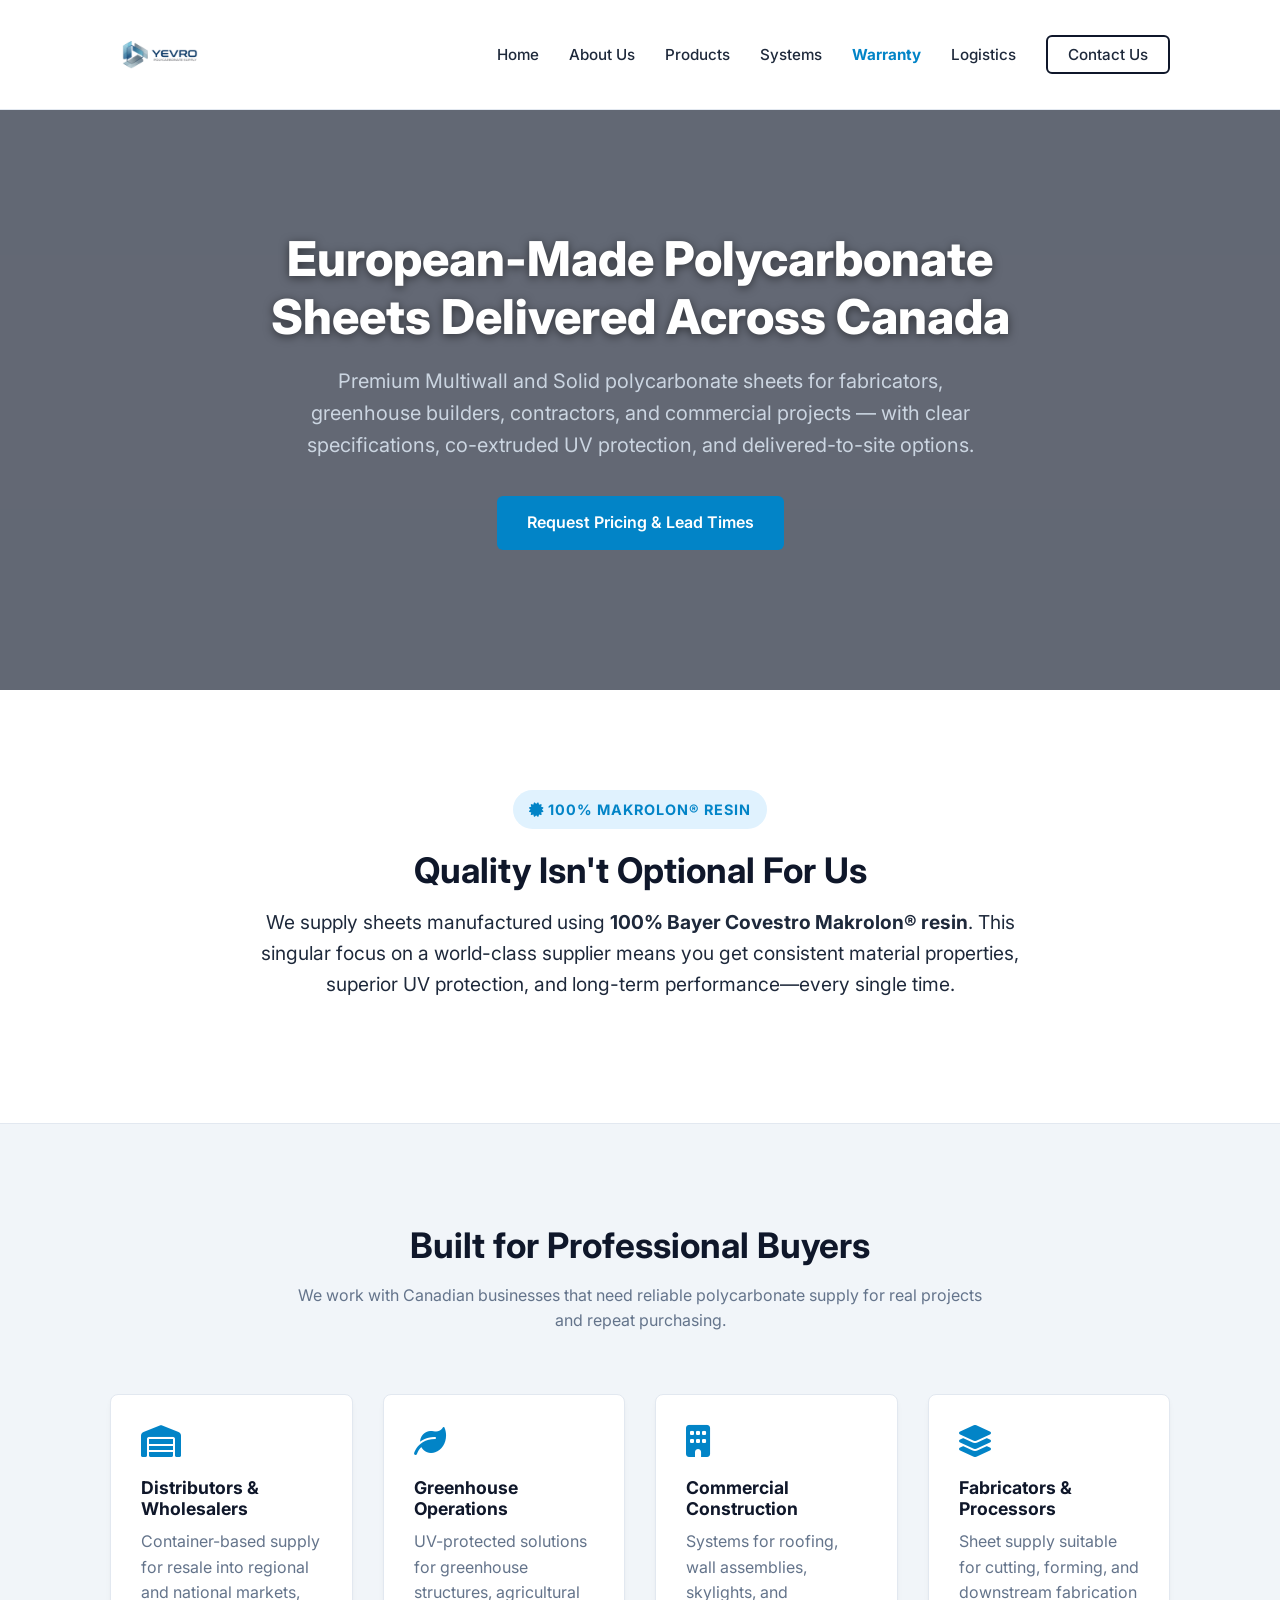
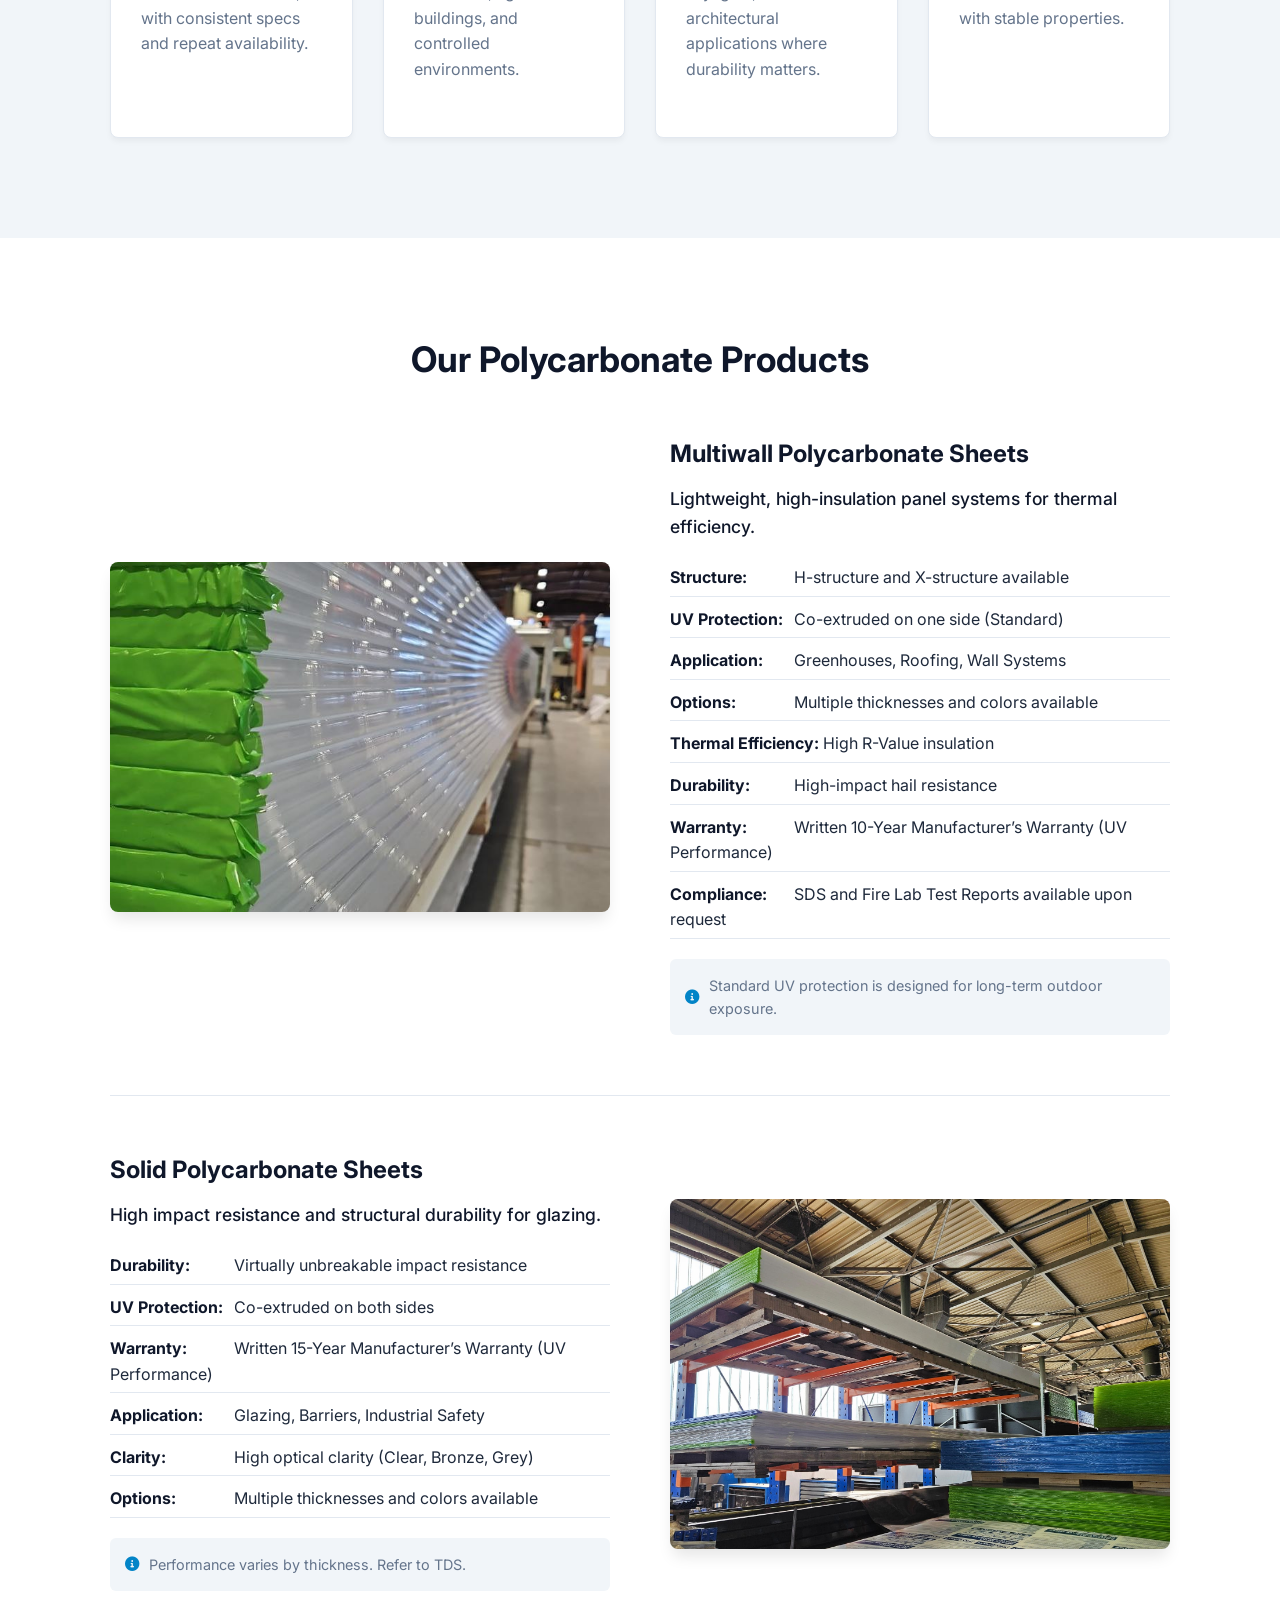
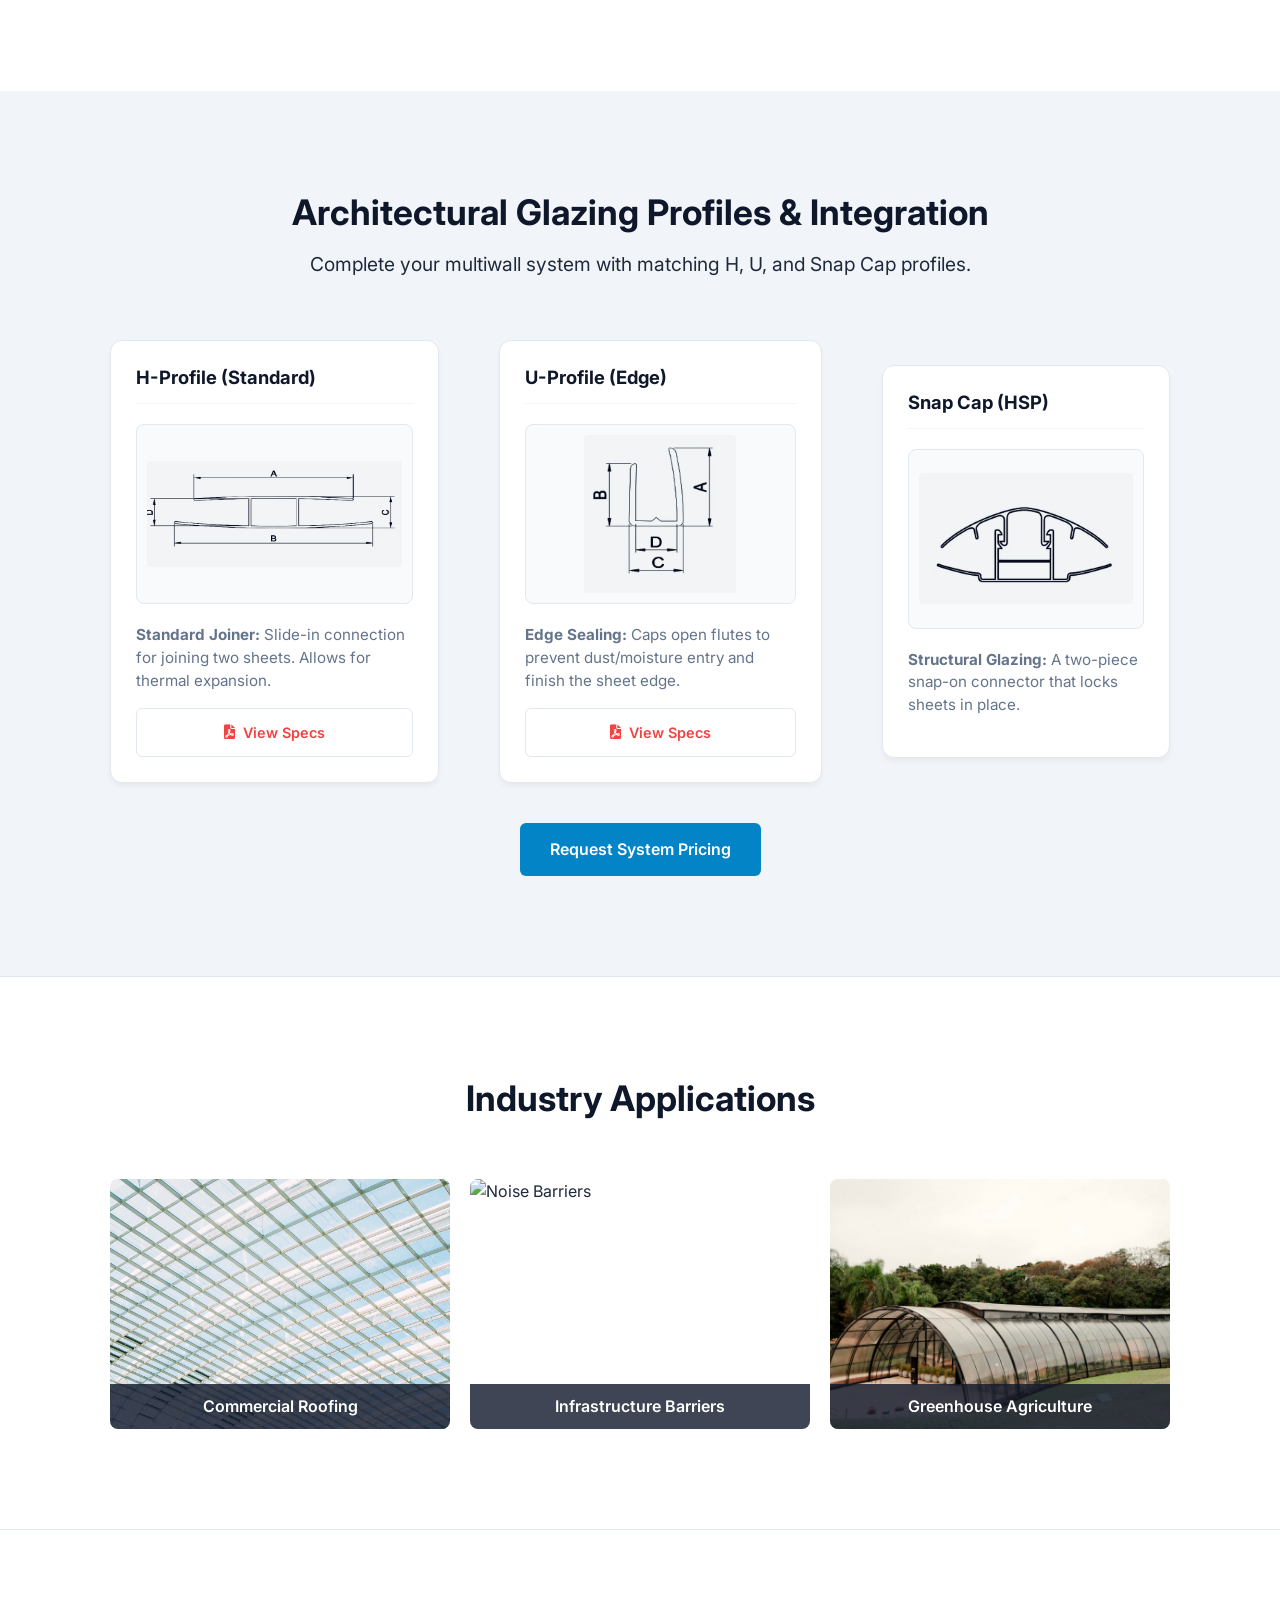
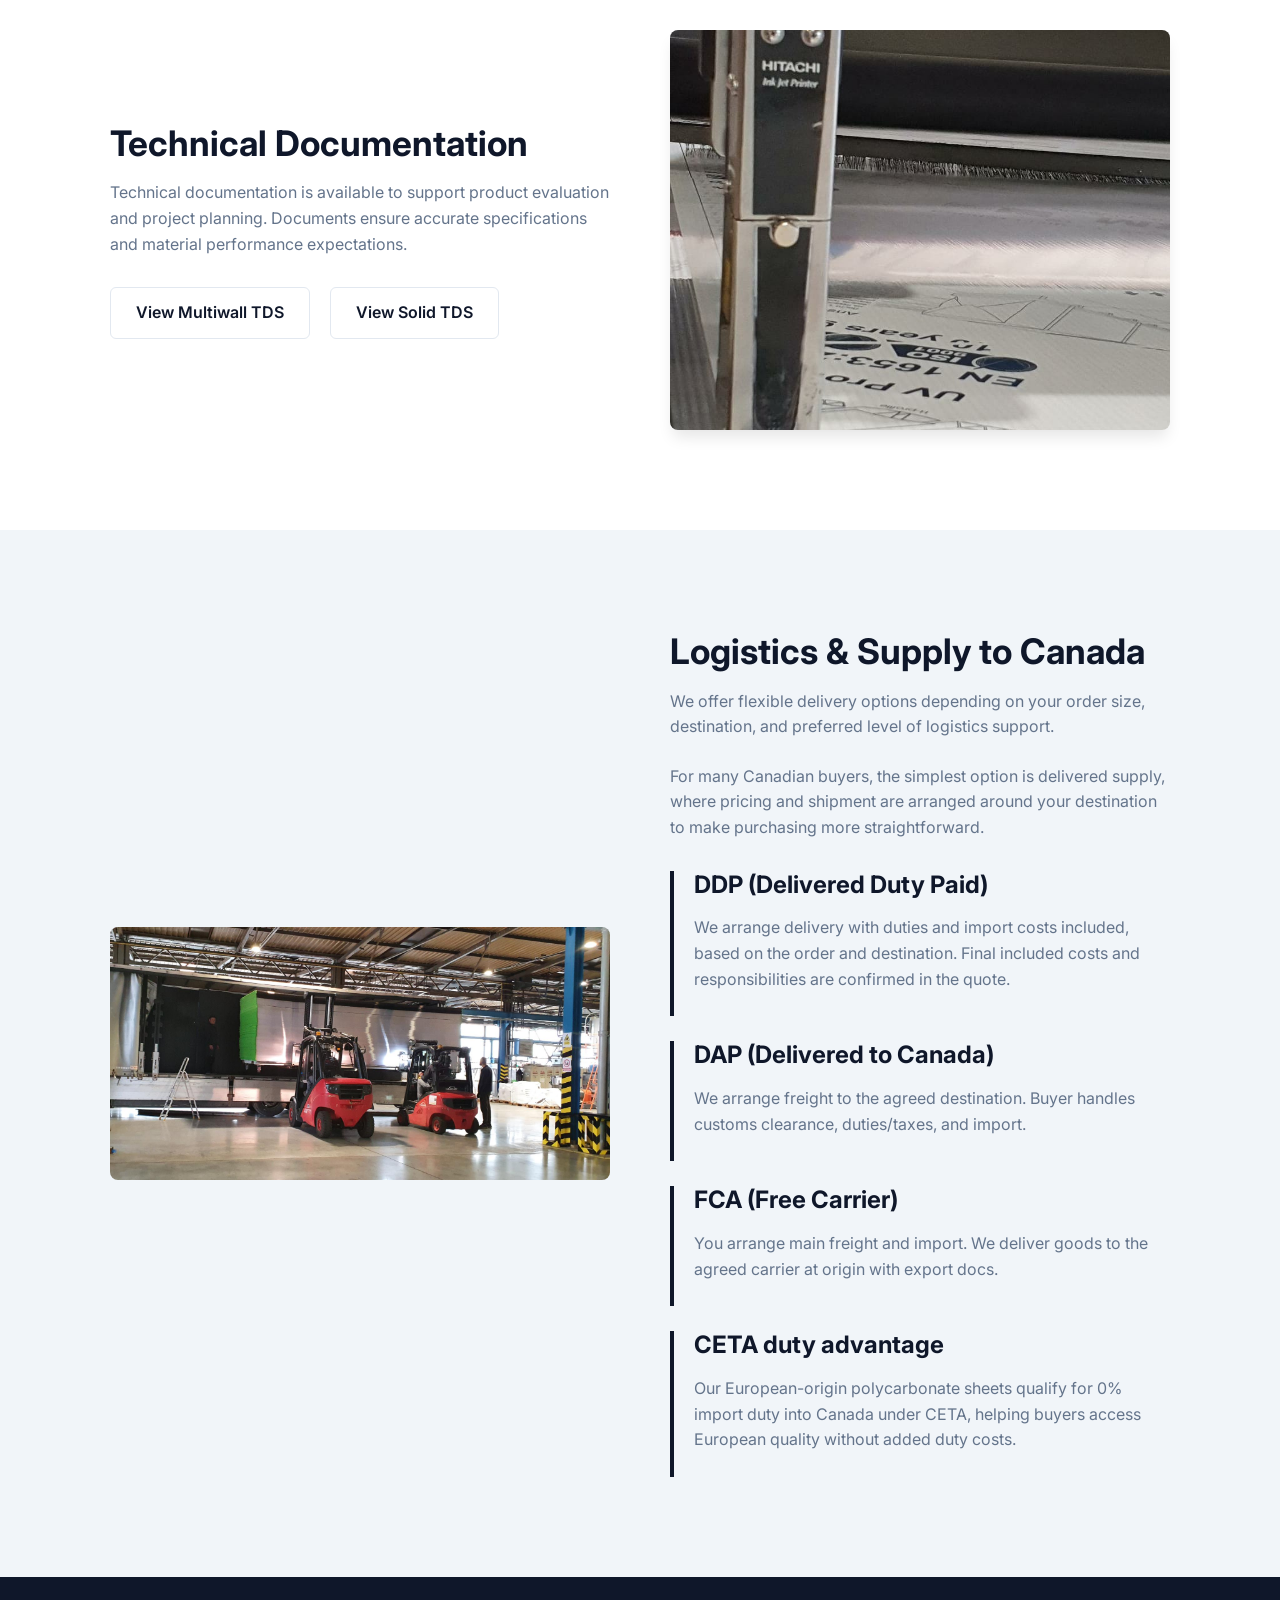
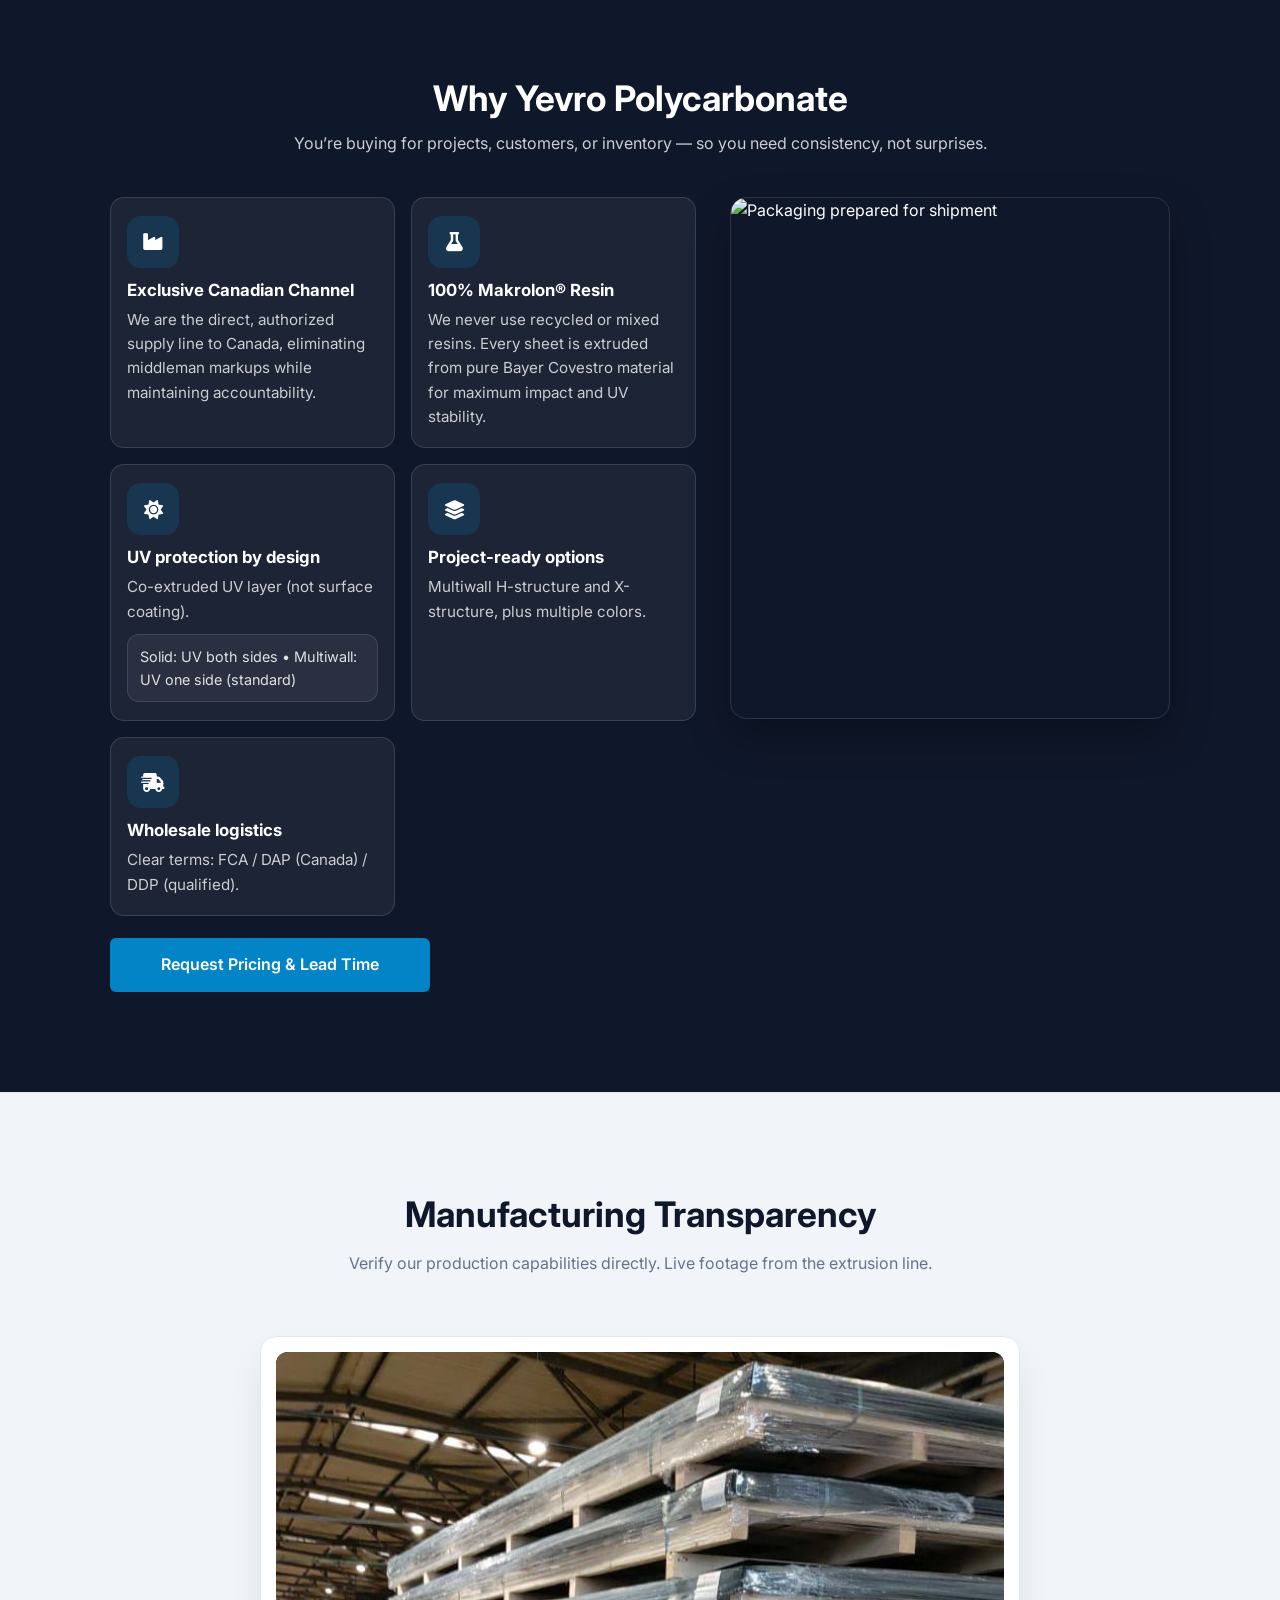
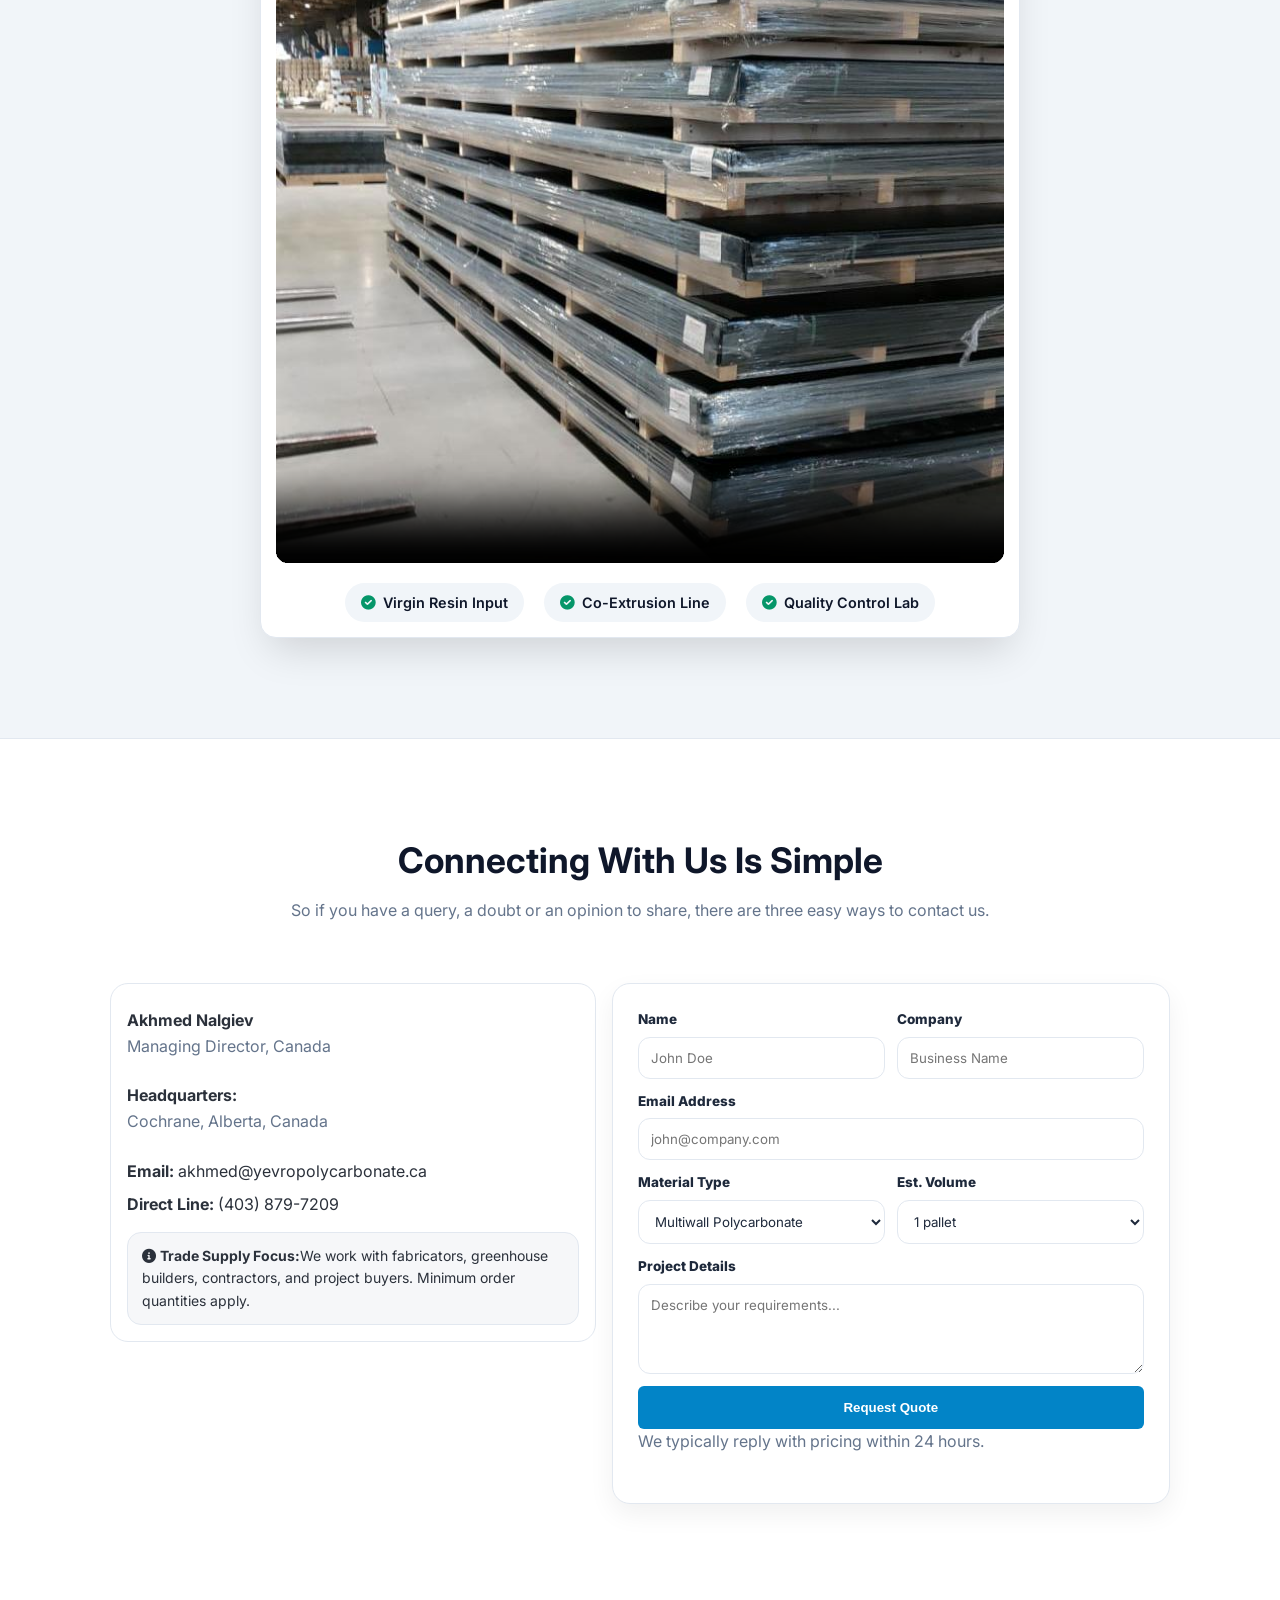
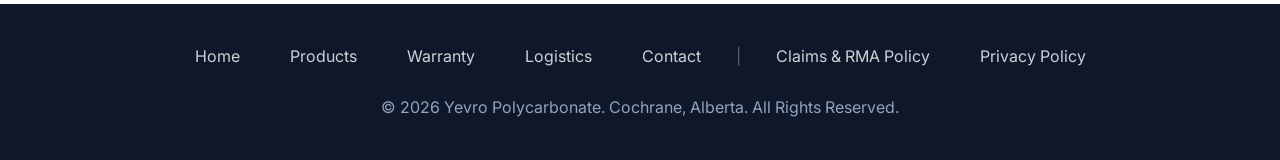
==== index.html @ f493cdb1 "Update index.html" ====
<!DOCTYPE html>
<html lang="en">
<head>
    <meta charset="UTF-8">
    <meta name="viewport" content="width=device-width, initial-scale=1.0">
    
    <title>Wholesale Polycarbonate Sheets Canada | Bulk Multiwall & Solid | Yevro</title>
    <meta name="description" content="Direct factory supply of multiwall and solid polycarbonate sheets for the Canadian market. Wholesale full container loads (FCL) for distributors, greenhouses, and fabricators.">
    <meta name="keywords" content="polycarbonate wholesale canada, bulk polycarbonate sheets, multiwall sheets supplier, solid polycarbonate distributor, commercial greenhouse glazing, polycarbonate container load">
    <meta name="robots" content="index, follow">
    
    <meta property="og:type" content="business.business">
    <meta property="og:title" content="Wholesale Polycarbonate Supply | Factory Direct to Canada">
    <meta property="og:description" content="We supply full container loads of 100% Makrolon® resin polycarbonate sheets. Consistency, UV protection, and clear logistics for Canadian distributors.">
    <meta property="og:image" content="https://yevropolycarbonate.ca/assets/images/hero3.jpeg">
    <meta property="og:url" content="https://yevropolycarbonate.ca/">
    <meta property="og:site_name" content="Yevro Polycarbonate">

    <link rel="stylesheet" href="css/styles.css">
    <link href="https://fonts.googleapis.com/css2?family=Inter:wght@300;400;500;600;700;800&display=swap" rel="stylesheet">
    <link rel="stylesheet" href="https://cdnjs.cloudflare.com/ajax/libs/font-awesome/6.0.0/css/all.min.css">
    
    <link rel="icon" type="image/png" href="assets/favicon.png">

    <script type="application/ld+json">
    {
      "@context": "https://schema.org",
      "@type": "WholesaleStore",
      "name": "Yevro Polycarbonate",
      "image": "https://yevropolycarbonate.ca/assets/logo.png",
      "description": "Wholesale supplier of multiwall and solid polycarbonate sheets for the Canadian market.",
      "url": "https://yevropolycarbonate.ca",
      "telephone": "+14035550100", 
      "address": {
        "@type": "PostalAddress",
        "addressCountry": "CA"
      },
      "priceRange": "$$$",
      "areaServed": "Canada"
    }
    </script>
</head>
<body>

    <header class="header">
        <div class="container nav-container">
            <a href="/" class="logo">
                <img src="assets/logo.png" alt="Yevro Polycarbonate">
            </a>
            <div class="mobile-toggle">
                <i class="fas fa-bars"></i>
            </div>
            <nav class="nav-menu">
                <ul>
                    <li><a href="/">Home</a></li>
                    <li><a href="/about">About Us</a></li>
                    <li><a href="/#products">Products</a></li>
                    <li><a href="/#accessories">Systems</a></li>
                    <li><a href="/warranty" style="color: var(--accent); font-weight: 700;">Warranty</a></li>
                    <li><a href="/#logistics">Logistics</a></li>
                    <li><a href="/#contact" class="btn-nav">Contact Us</a></li>
                </ul>
            </nav>
        </div>
    </header>

    <section id="home" class="hero">
        <div class="hero-bg">
            <img src="assets/images/hero.jpg" alt="Wholesale Polycarbonate Warehouse">
            <div class="overlay"></div>
        </div>
        <div class="container hero-content">
            <h1>European-Made Polycarbonate Sheets Delivered Across Canada</h1>
            <p class="hero-lead">Premium Multiwall and Solid polycarbonate sheets for fabricators, greenhouse builders, contractors, and commercial projects — with clear specifications, co-extruded UV protection, and delivered-to-site options.</p>
            <a href="#contact" class="btn btn-primary">Request Pricing & Lead Times</a>
        </div>
    </section>

    <section class="section bg-white border-bottom">
        <div class="container narrow-content text-center">
            <div class="quality-badge">
                <i class="fas fa-certificate"></i> 100% Makrolon® Resin
            </div>
            <h2 class="section-heading">Quality Isn't Optional For Us</h2>
            <p class="lead-text">We supply sheets manufactured using <strong>100% Bayer Covestro Makrolon® resin</strong>. This singular focus on a world-class supplier means you get consistent material properties, superior UV protection, and long-term performance—every single time.</p>
        </div>
    </section>

    <section class="section bg-light">
        <div class="container">
            <div class="section-title">
                <h2>Built for Professional Buyers</h2>
                <p>We work with Canadian businesses that need reliable polycarbonate supply for real projects and repeat purchasing.</p>
            </div>
            <div class="grid-4">
                <div class="card">
                    <i class="fas fa-warehouse card-icon"></i>
                    <h3>Distributors & Wholesalers</h3>
                    <p>Container-based supply for resale into regional and national markets, with consistent specs and repeat availability.</p>
                </div>
                <div class="card">
                    <i class="fas fa-leaf card-icon"></i>
                    <h3>Greenhouse Operations</h3>
                    <p>UV-protected solutions for greenhouse structures, agricultural buildings, and controlled environments.</p>
                </div>
                <div class="card">
                    <i class="fas fa-building card-icon"></i>
                    <h3>Commercial Construction</h3>
                    <p>Systems for roofing, wall assemblies, skylights, and architectural applications where durability matters.</p>
                </div>
                <div class="card">
                    <i class="fas fa-layer-group card-icon"></i>
                    <h3>Fabricators & Processors</h3>
                    <p>Sheet supply suitable for cutting, forming, and downstream fabrication with stable properties.</p>
                </div>
            </div>
        </div>
    </section>

    <section id="products" class="section bg-white">
        <div class="container">
            <div class="section-title">
                <h2>Our Polycarbonate Products</h2>
            </div>

            <div class="product-block">
                <div class="product-img">
                    <img src="assets/images/Yevro-Multiwall.jpeg" alt="Multiwall Polycarbonate">
                </div>
                <div class="product-text">
                    <h3>Multiwall Polycarbonate Sheets</h3>
                    <p class="product-desc">Lightweight, high-insulation panel systems for thermal efficiency.</p>
                    <ul class="spec-list">
                        <li><strong>Structure:</strong> H-structure and X-structure available</li>
                        <li><strong>UV Protection:</strong> Co-extruded on one side (Standard)</li>
                        <li><strong>Application:</strong> Greenhouses, Roofing, Wall Systems</li>
                        <li><strong>Options:</strong> Multiple thicknesses and colors available</li>
                        <li><strong>Thermal Efficiency:</strong> High R-Value insulation</li>
                        <li><strong>Durability:</strong> High-impact hail resistance</li>
                        <li><strong>Warranty:</strong> Written 10-Year Manufacturer’s Warranty (UV Performance)</li>
                        <li><strong>Compliance:</strong> SDS and Fire Lab Test Reports available upon request</li>
                    </ul>
                    <div class="tech-note">
                        <i class="fas fa-info-circle"></i> Standard UV protection is designed for long-term outdoor exposure.
                    </div>
                </div>
            </div>

            <hr class="divider">

            <div class="product-block reverse">
                <div class="product-img">
                    <img src="assets/images/IMG-20251218-WA0026.jpg" alt="Solid Polycarbonate Storage">
                </div>
                <div class="product-text">
                    <h3>Solid Polycarbonate Sheets</h3>
                    <p class="product-desc">High impact resistance and structural durability for glazing.</p>
                    <ul class="spec-list">
                        <li><strong>Durability:</strong> Virtually unbreakable impact resistance</li>
                        <li><strong>UV Protection:</strong> Co-extruded on both sides</li>
                        <li><strong>Warranty:</strong> Written 15-Year Manufacturer’s Warranty (UV Performance) </li>
                        <li><strong>Application:</strong> Glazing, Barriers, Industrial Safety</li>
                        <li><strong>Clarity:</strong> High optical clarity (Clear, Bronze, Grey)</li>
                        <li><strong>Options:</strong> Multiple thicknesses and colors available</li>
                    </ul>
                    <div class="tech-note">
                        <i class="fas fa-info-circle"></i> Performance varies by thickness. Refer to TDS.
                    </div>
                </div>
            </div>
        </div>
    </section>

    <section id="accessories" class="section bg-light border-bottom">
        <div class="container">
            <div class="section-title text-center mb-5">
                <h2>Architectural Glazing Profiles & Integration</h2>
                <p class="lead-text">Complete your multiwall system with matching H, U, and Snap Cap profiles.</p>
            </div>

            <div class="row">
                <div class="acc-col">
                    <div class="profile-card">
                        <div class="profile-header">
                            <h3>H-Profile (Standard)</h3>
                        </div>
                        <div class="profile-img-wrapper">
                            <img src="assets/images/H-channel.jpeg" alt="H-Profile Polycarbonate Joiner">
                        </div>
                        <div class="profile-body">
                            <p><strong>Standard Joiner:</strong> Slide-in connection for joining two sheets. Allows for thermal expansion.</p>
                            <div class="spacer"></div>
                             <a href="assets/H-PROFILE.pdf" class="btn-pdf-download" rel="noopener" target="_blank">
                                <i class="fas fa-file-pdf"></i> View Specs
                            </a>
                        </div>
                    </div>
                </div>

                <div class="acc-col">
                    <div class="profile-card">
                        <div class="profile-header">
                            <h3>U-Profile (Edge)</h3>
                        </div>
                        <div class="profile-img-wrapper">
                            <img src="assets/images/U-channel.jpeg" alt="U-Profile Polycarbonate Edge Cap">
                        </div>
                        <div class="profile-body">
                            <p><strong>Edge Sealing:</strong> Caps open flutes to prevent dust/moisture entry and finish the sheet edge.</p>
                            <div class="spacer"></div>
                            <a href="assets/U-PROFILE.pdf" class="btn-pdf-download" rel="noopener" target="_blank">
                                <i class="fas fa-file-pdf"></i> View Specs
                            </a>
                        </div>
                    </div>
                </div>

                <div class="acc-col">
                    <div class="profile-card">
                        <div class="profile-header">
                            <h3>Snap Cap (HSP)</h3>
                        </div>
                        <div class="profile-img-wrapper">
                            <img src="assets/images/chanels-yevro1.jpeg" alt="Polycarbonate Snap Cap Profile">
                        </div>
                        <div class="profile-body">
                            <p><strong>Structural Glazing:</strong> A two-piece snap-on connector that locks sheets in place.</p>
                            <div class="spacer"></div>
                           
                        </div>
                    </div>
                </div>
            </div>

            <div class="accessories-cta-wrapper">
                <a href="#contact" class="btn btn-primary">Request System Pricing</a>
            </div>
        </div>
    </section>

    <section id="industries" class="section bg-white">
        <div class="container">
            <div class="section-title">
                <h2>Industry Applications</h2>
            </div>
            <div class="gallery-grid">
                <div class="gallery-item">
                    <img src="assets/images/Yevro-image01.jpg" alt="Commercial Roofing">
                    <span class="gallery-caption">Commercial Roofing</span>
                </div>
                <div class="gallery-item">
                    <img src="assets/images/app-noisebarrier.jpg" alt="Noise Barriers">
                    <span class="gallery-caption">Infrastructure Barriers</span>
                </div>
                <div class="gallery-item">
                    <img src="assets/images/Yevro-image02.png" alt="Greenhouses">
                    <span class="gallery-caption">Greenhouse Agriculture</span>
                </div>
            </div>
        </div>
    </section>

    <section id="technical" class="section bg-white border-top">
        <div class="container">
            <div class="row">
                <div class="col-text">
                    <h2>Technical Documentation</h2>
                    <p>Technical documentation is available to support product evaluation and project planning. Documents ensure accurate specifications and material performance expectations.</p>
                    <div class="download-buttons">
                       <a href="assets/multiwall-tds.pdf" class="btn-download" target="_blank" rel="noopener">View Multiwall TDS</a>
                       <a href="assets/solid-tds.pdf" class="btn-download" target="_blank" rel="noopener">View Solid TDS</a>
                    </div>
                </div>
                <div class="col-img">
                    <img src="assets/images/IMG-20251218-WA0055.jpg" alt="Technical Docs" class="rounded-img">
                </div>
            </div>
        </div>
    </section>

    <section id="logistics" class="section bg-light">
        <div class="container">
            <div class="row reverse">
                <div class="col-text">
                    <h2>Logistics & Supply to Canada</h2>
                    <p>We offer flexible delivery options depending on your order size, destination, and preferred level of logistics support.</p>
                    <p>For many Canadian buyers, the simplest option is delivered supply, where pricing and shipment are arranged around your destination to make purchasing more straightforward.</p>

                    <div class="terms-list">
                         <div class="term-item">
                            <h3>DDP (Delivered Duty Paid)</h3>
                            <p>We arrange delivery with duties and import costs included, based on the order and destination. Final included costs and responsibilities are confirmed in the quote.</p>
                        </div>
                        <div class="term-item">
                            <h3>DAP (Delivered to Canada)</h3>
                            <p>We arrange freight to the agreed destination. Buyer handles customs clearance, duties/taxes, and import.</p>
                        </div>
                        <div class="term-item">
                            <h3>FCA (Free Carrier)</h3>
                            <p>You arrange main freight and import. We deliver goods to the agreed carrier at origin with export docs.</p>
                        </div>
                        <div class="term-item">
                            <h3>CETA duty advantage</h3>
                            <p>Our European-origin polycarbonate sheets qualify for 0% import duty into Canada under CETA, helping buyers access European quality without added duty costs.</p>
                        </div>
                    
                    </div>
                </div>
                <div class="col-img">
                    <img src="assets/images/IMG-20251218-WA0016.jpg" alt="Warehouse Logistics">
                </div>
            </div>
        </div>
    </section>

    <section id="why" class="section bg-navy border-bottom">
        <div class="container">
            <div class="why-head">
                <h2>Why Yevro Polycarbonate</h2>
                <p>You’re buying for projects, customers, or inventory — so you need consistency, not surprises.</p>
            </div>
            <div class="why-split">
                <div class="why-left">
                    <div class="why-cards">
                        <div class="why-point">
                            <div class="why-ico"><i class="fas fa-industry"></i></div>
                            <h3>Exclusive Canadian Channel</h3>
                            <p>We are the direct, authorized supply line to Canada, eliminating middleman markups while maintaining accountability.</p>
                        </div>
                        <div class="why-point">
                            <div class="why-ico"><i class="fas fa-flask"></i></div>
                            <h3>100% Makrolon® Resin</h3>
                            <p>We never use recycled or mixed resins. Every sheet is extruded from pure Bayer Covestro material for maximum impact and UV stability.</p>
                        </div>
                        <div class="why-point">
                            <div class="why-ico"><i class="fas fa-sun"></i></div>
                            <h3>UV protection by design</h3>
                            <p>Co-extruded UV layer (not surface coating).</p>
                            <div class="why-sub">Solid: UV both sides • Multiwall: UV one side (standard)</div>
                        </div>
                        <div class="why-point">
                            <div class="why-ico"><i class="fas fa-layer-group"></i></div>
                            <h3>Project-ready options</h3>
                            <p>Multiwall H-structure and X-structure, plus multiple colors.</p>
                        </div>
                        <div class="why-point">
                            <div class="why-ico"><i class="fas fa-shipping-fast"></i></div>
                            <h3>Wholesale logistics</h3>
                            <p>Clear terms: FCA / DAP (Canada) / DDP (qualified).</p>
                        </div>
                    </div>
                    <div class="why-cta">
                        <a href="#contact" class="btn btn-primary">Request Pricing & Lead Time</a>
                    </div>
                </div>

                <div class="why-right">
                    <div class="why-img">
                        <img src="assets/images/factory-1.jpg" alt="Packaging prepared for shipment" loading="lazy">
                    </div>
                </div>
            </div>
        </div>
    </section>

    <section class="section bg-light border-bottom">
        <div class="container narrow-content text-center">
            <div class="section-title">
                <h2>Manufacturing Transparency</h2>
                <p>Verify our production capabilities directly. Live footage from the extrusion line.</p>
            </div>
            <div class="video-proof-wrapper">
                <video controls muted playsinline preload="metadata" poster="assets/images/IMG-20251218-WA0010.jpg">
                    <source src="assets/video/factory.mp4" type="video/mp4">
                    Your browser does not support the video tag.
                </video>
                <div class="video-badges">
                    <span class="badge-item"><i class="fas fa-check-circle"></i> Virgin Resin Input</span>
                    <span class="badge-item"><i class="fas fa-check-circle"></i> Co-Extrusion Line</span>
                    <span class="badge-item"><i class="fas fa-check-circle"></i> Quality Control Lab</span>
                </div>
            </div>
        </div>
    </section>

    <section id="contact" class="section bg-white">
        <div class="container">
            <div class="section-title">
                <h2>Connecting With Us Is Simple</h2>
                <p>So if you have a query, a doubt or an opinion to share, there are three easy ways to contact us.</p>
            </div>
            
            <div class="quote-layout">
                <div class="quote-help">
                    <ul class="help-list">
                        <li><strong>Akhmed Nalgiev </strong> <p> Managing Director, Canada</p></li>
                        <li><strong>Headquarters: </strong> <p>Cochrane, Alberta, Canada</p></li>
                        <li><strong>Email:</strong> <a href="mailto:akhmed@yevropolycarbonate.ca">akhmed@yevropolycarbonate.ca</a></li>
                        <li><strong>Direct Line:</strong> <a href="tel:+14038797209">(403) 879-7209</a></li>

                    </ul>
                    <div class="mini-note">
                        <i class="fas fa-info-circle"></i> <strong>Trade Supply Focus:</strong>We work with fabricators, greenhouse builders, contractors, and project buyers. Minimum order quantities apply.

                    </div>
                </div>

                <div class="quote-card">
                    <form id="contact-form" class="form" action="https://formspree.io/f/xzdadgjq" method="POST">
                        <input type="text" name="_gotcha" class="honeypot" style="display:none">
                        <div class="form-row">
                            <label>Name <input type="text" name="name" placeholder="John Doe" required></label>
                            <label>Company <input type="text" name="company" placeholder="Business Name" required></label>
                        </div>
                        <label>Email Address <input type="email" name="email" placeholder="john@company.com" required></label>
                        <div class="form-row">
                            <label>Material Type
                                <select name="material">
                                    <option value="Multiwall">Multiwall Polycarbonate</option>
                                    <option value="Solid">Solid Polycarbonate</option>
                                    <option value="Both">Both / Other</option>
                                </select>
                            </label>
                            <label>Est. Volume
                                <select name="volume">
                                    <option value="Container">1 pallet</option>
                                    <option value="Pallets">Multiple Pallets</option>
                                    <option value="Project">Container / large project volume</option>
                                </select>
                            </label>
                        </div>
                        <label>Project Details
                            <textarea name="message" rows="4" placeholder="Describe your requirements..."></textarea>
                        </label>
                        <div class="form-actions">
                            <button type="submit" class="btn-primary">Request Quote</button>
                        </div>
                        <div id="form-status" class="form-status"></div>
                        <p class="form-note">We typically reply with pricing within 24 hours.</p>
                    </form>
                </div>
            </div>
        </div>
    </section>

   <footer>
        <div class="container" style="display: flex; flex-direction: column; align-items: center; gap: 15px;">
            <div class="footer-links" style="display: flex; gap: 20px; flex-wrap: wrap; justify-content: center; margin-bottom: 10px;">
                <a href="index.html">Home</a>
                <a href="index.html#products">Products</a>
                <a href="warranty.html">Warranty</a>
                <a href="index.html#logistics">Logistics</a>
                <a href="index.html#contact">Contact</a>
                <span style="color: rgba(255,255,255,0.3);">|</span>
                <a href="claims.html">Claims & RMA Policy</a>
                <a href="privacy.html">Privacy Policy</a>
            </div>
            <p style="margin: 0;">&copy; 2026 Yevro Polycarbonate. Cochrane, Alberta. All Rights Reserved.</p>
        </div>
    </footer>
    <script src="script.js"></script>
</body>
</html>
---- css/styles.css ----
/* =========================================
   1. VARIABLES & RESET
   ========================================= */
:root {
    --navy: #0F172A;        /* Dark Industrial Blue */
    --navy-light: #334155;  /* Slate Blue */
    --accent: #0284c7;      /* Bright Blue */
    --text: #1E293B;        /* Main Text */
    --text-light: #64748B;  /* Secondary Text */
    --bg-light: #F1F5F9;    /* Light Grey */
    --bg-white: #FFFFFF;
    --border: #E2E8F0;
    
    /* Contact Form Colors */
    --line: #E2E8F0;
    --muted: #94a3b8;
    
    --spacing: 100px;
}

* { margin: 0; padding: 0; box-sizing: border-box; }

body {
    font-family: 'Inter', sans-serif;
    color: var(--text);
    line-height: 1.6;
    background-color: var(--bg-white);
    font-size: 16px;
    overflow-x: hidden;
}

h1, h2, h3, h4 {
    color: var(--navy);
    font-weight: 700;
    line-height: 1.2;
    margin-bottom: 1rem;
}
h1 { font-size: 2.8rem; }
h2 { font-size: 2.2rem; }
h3 { font-size: 1.5rem; }

p { margin-bottom: 1.5rem; color: var(--text-light); }
a { text-decoration: none; color: inherit; transition: 0.3s; }
img { max-width: 100%; display: block; border-radius: 4px; }
ul { list-style: none; }

/* =========================================
   2. UTILITIES & LAYOUT
   ========================================= */
.container { max-width: 1100px; margin: 0 auto; padding: 0 20px; }
.narrow-content { max-width: 800px; margin: 0 auto; }
.section { padding: var(--spacing) 0; }

/* Backgrounds */
.bg-light { background-color: var(--bg-light); }
.bg-white { background-color: var(--bg-white); }
.bg-navy { background-color: var(--navy); color: white; }
.text-white { color: white !important; }
.border-bottom { border-bottom: 1px solid var(--border); }
.border-top { border-top: 1px solid var(--border); }

/* Alignment & Spacing */
.text-center { text-align: center; }
.mt-4 { margin-top: 2rem; }
.mb-5 { margin-bottom: 3rem; }
.rounded-img { border-radius: 8px; box-shadow: 0 10px 15px -3px rgba(0, 0, 0, 0.1); }
.divider { border: 0; border-top: 1px solid var(--border); margin: 60px 0; }

/* Buttons */
.btn-primary {
    display: inline-block;
    background: var(--accent);
    color: white;
    padding: 14px 30px;
    border-radius: 6px;
    font-weight: 600;
    border: none;
    cursor: pointer;
    text-align: center;
    width: auto; /* IMPORTANT: Default to auto width so desktop looks good */
    min-width: 220px;
}
.btn-primary:hover { background: var(--navy); color: white; }

/* =========================================
   3. NAVIGATION
   ========================================= */
.header {
    background: white;
    border-bottom: 1px solid var(--border);
    position: fixed; top: 0; width: 100%; z-index: 1000;
    height: 110px;
    display: flex; align-items: center;
}
.nav-container { display: flex; justify-content: space-between; align-items: center; width: 100%; }

.logo img { height: 100px; width: auto; }

.nav-menu ul { display: flex; gap: 30px; align-items: center; }
.nav-menu a { font-size: 0.95rem; font-weight: 500; color: var(--text); }
.nav-menu a:hover { color: var(--accent); }

.btn-nav {
    border: 2px solid var(--navy);
    padding: 8px 20px;
    border-radius: 6px;
    font-weight: 600;
}
.btn-nav:hover { background: var(--navy); color: white !important; }

/* Mobile Toggle */
.mobile-toggle { display: none; font-size: 1.8rem; cursor: pointer; color: var(--navy); z-index: 1002; }

/* =========================================
   4. HERO SECTION
   ========================================= */
.hero {
    position: relative;
    height: 600px;
    display: flex; align-items: center; justify-content: center;
    text-align: center;
    margin-top: 90px;
    overflow: hidden;
    color: white;
}
.hero-bg img { position: absolute; top: 0; left: 0; width: 100%; height: 100%; object-fit: cover; z-index: -1; }
.overlay { position: absolute; top: 0; left: 0; width: 100%; height: 100%; background: rgba(15, 23, 42, 0.65); z-index: 0; }
.hero-content { position: relative; z-index: 2; max-width: 900px; }
.hero h1 { color: white; font-size: 3rem; font-weight: 800; margin-bottom: 20px; text-shadow: 0 2px 10px rgba(0,0,0,0.5); }
.hero-lead { font-size: 1.25rem; color: #cbd5e1; margin-bottom: 35px; max-width: 700px; margin-left: auto; margin-right: auto; }

/* =========================================
   5. GENERAL SECTIONS (Quality, Audience)
   ========================================= */
.quality-badge {
    display: inline-block; background: #e0f2fe; color: var(--accent);
    padding: 8px 16px; border-radius: 50px; font-weight: 700;
    font-size: 0.9rem; margin-bottom: 20px; text-transform: uppercase; letter-spacing: 1px;
}
.lead-text { font-size: 1.2rem; color: var(--text); }
.section-title { text-align: center; margin-bottom: 60px; max-width: 700px; margin-left: auto; margin-right: auto; }

.grid-4 { display: grid; grid-template-columns: repeat(auto-fit, minmax(220px, 1fr)); gap: 30px; }
.card {
    background: white; padding: 30px; border-radius: 8px;
    box-shadow: 0 4px 6px -1px rgba(0, 0, 0, 0.05);
    border: 1px solid var(--border); transition: 0.3s;
}
.card:hover { transform: translateY(-5px); border-color: var(--accent); }
.card-icon { font-size: 2rem; color: var(--accent); margin-bottom: 20px; }
.card h3 { font-size: 1.1rem; margin-bottom: 10px; }

/* =========================================
   6. PRODUCTS & GALLERY
   ========================================= */
.product-block { display: flex; gap: 60px; align-items: center; }
.product-block.reverse { flex-direction: row-reverse; }
.product-img { flex: 1; }
.product-img img { box-shadow: 0 10px 15px -3px rgba(0, 0, 0, 0.1); border-radius: 8px; width: 100%; height: 350px; object-fit: cover; }
.product-text { flex: 1; }
.product-desc { font-size: 1.1rem; color: var(--navy); font-weight: 500; }
.spec-list li { margin-bottom: 10px; border-bottom: 1px solid var(--border); padding-bottom: 5px; }
.spec-list strong { color: var(--navy); min-width: 120px; display: inline-block; }
.tech-note {
    background: var(--bg-light); padding: 15px; border-radius: 6px;
    font-size: 0.9rem; color: var(--text-light); display: flex; gap: 10px; align-items: center;
    margin-top: 20px;
}
.tech-note i { color: var(--accent); }

.gallery-grid { display: grid; grid-template-columns: repeat(auto-fit, minmax(300px, 1fr)); gap: 20px; }
.gallery-item { position: relative; overflow: hidden; border-radius: 8px; }
.gallery-item img { width: 100%; height: 250px; object-fit: cover; transition: 0.5s; }
.gallery-item:hover img { transform: scale(1.05); }
.gallery-caption {
    position: absolute; bottom: 0; left: 0; width: 100%;
    background: rgba(15, 23, 42, 0.8); color: white;
    padding: 10px; font-weight: 600; text-align: center;
}

/* =========================================
   7. TECHNICAL & LOGISTICS
   ========================================= */
.row { display: flex; gap: 60px; align-items: center; }
.row.reverse { flex-direction: row-reverse; }
.col-text { flex: 1; }
.col-img { flex: 1; }
.col-img img { width: 100%; border-radius: 8px; object-fit: cover; max-height: 400px; }

.download-buttons { display: flex; gap: 20px; margin-top: 30px; flex-wrap: wrap; }
.btn-download {
    display: inline-flex; align-items: center; gap: 10px;
    background: white; border: 1px solid var(--border);
    padding: 12px 25px; border-radius: 6px; font-weight: 600; color: var(--navy);
}
.btn-download:hover { border-color: var(--accent); color: var(--accent); background: #f0f9ff; }

.terms-list { display: flex; flex-direction: column; gap: 25px; margin-top: 30px; }
.term-item { border-left: 4px solid var(--navy); padding-left: 20px; }

/* =========================================
   8. WHY YEVRO (Original Layout Restored)
   ========================================= */
.bg-navy h2, .bg-navy p, .bg-navy li { color: white; }
.bg-navy p { opacity: 0.9; }

#why .why-head{ text-align:center; max-width: 760px; margin: 0 auto 40px auto; }
#why .why-head h2{ color:#fff; margin-bottom:12px; }
#why .why-head p{ color: rgba(255,255,255,0.88); margin:0; }

#why .why-split{ display:grid; grid-template-columns: 1.2fr 0.9fr; gap: 34px; align-items: start; }
#why .why-cards{ display:grid; grid-template-columns: repeat(2, minmax(0, 1fr)); gap: 16px; }

#why .why-point{
    padding: 18px 16px; border-radius: 14px;
    background: rgba(255,255,255,0.06); border: 1px solid rgba(226,232,240,0.14);
    text-align: left; min-height: 168px;
}
#why .why-ico{
    width: 52px; height: 52px; border-radius: 14px;
    display:grid; place-items:center;
    background: rgba(2,132,199,0.18); color:#fff;
    font-size: 1.2rem; margin-bottom: 12px;
}
#why .why-point h3{ color:#fff; font-size: 1.05rem; margin: 0 0 8px 0; }
#why .why-point p{ color: rgba(255,255,255,0.86); font-size: 0.95rem; margin: 0; }

#why .why-sub{
    margin-top: 10px; padding: 10px 12px; border-radius: 12px;
    background: rgba(255,255,255,0.06); border: 1px solid rgba(226,232,240,0.12);
    color: rgba(255,255,255,0.86); font-size: 0.9rem;
}

#why .why-cta{ margin-top: 22px; display:flex; }
#why .why-cta .btn-primary{ width: auto; min-width: 320px; }

#why .why-img{
    border-radius: 16px; overflow:hidden; border: 1px solid rgba(226,232,240,0.14);
    box-shadow: 0 18px 40px rgba(0,0,0,0.25); position: sticky; top: 140px;
}
#why .why-img img{ width:100%; height: 520px; object-fit: cover; display:block; }

/* =========================================
   9. FACTORY PROOF & CONTACT
   ========================================= */
.video-proof-wrapper {
    background: white; padding: 15px; border-radius: 16px;
    box-shadow: 0 20px 40px -10px rgba(0, 0, 0, 0.15); border: 1px solid var(--border);
    max-width: 900px; margin: 0 auto;
}
.video-proof-wrapper video { width: 100%; border-radius: 12px; display: block; background: #000; }
.video-badges { display: flex; justify-content: center; gap: 20px; margin-top: 20px; flex-wrap: wrap; }
.badge-item {
    font-size: 0.9rem; color: var(--navy); font-weight: 600;
    display: flex; align-items: center; gap: 8px; background: #f1f5f9; padding: 8px 16px; border-radius: 20px;
}
.badge-item i { color: #059669; }

/* Contact Form */
.quote-layout { display: grid; grid-template-columns: 1fr 1.15fr; gap: 16px; align-items: start; }
.quote-help { border: 1px solid var(--line); border-radius: 18px; background: #fff; padding: 16px; }
.quote-card { border: 1px solid var(--line); border-radius: 18px; background: #fff; padding: 25px; box-shadow: 0 10px 26px rgba(15, 18, 23, .06); }
.help-list li { margin: 8px 0; color: #2b313b; }
.mini-note { margin-top: 14px; padding: 12px 14px; border: 1px solid var(--line); border-radius: 14px; background: #f6f7f9; color: #2b313b; font-size: 14px; }
.form label { display: grid; gap: 6px; font-weight: 800; font-size: 13.5px; margin-bottom: 12px; }
.form input, .form select, .form textarea {
    width: 100%; padding: 12px; border-radius: 12px; border: 1px solid var(--line);
    background: #fff; color: var(--text); outline: none; font-family: inherit;
}
.form input:focus, .form select:focus, .form textarea:focus { border-color: rgba(15, 94, 168, .55); box-shadow: 0 0 0 4px rgba(15, 94, 168, .12); }
.form-row { display: grid; grid-template-columns: 1fr 1fr; gap: 12px; }
.form-actions { display: flex; gap: 12px; flex-wrap: wrap; margin-top: 12px; }
.form-actions .btn-primary { width: 100%; }
.honeypot { display: none !important; }

/* Footer */
footer { background: var(--navy); color: white; padding: 40px 0; text-align: center; }
footer p { color: #94a3b8; margin-bottom: 10px; }
.footer-links a { color: white; margin: 0 15px; opacity: 0.8; }

/* =========================================
   10. ACCESSORIES (NEW STYLES)
   ========================================= */
.row-accessories { display: grid; grid-template-columns: repeat(3, 1fr); gap: 30px; }

.profile-card {
    background: white; border: 1px solid #e2e8f0; border-radius: 12px; padding: 25px;
    height: 100%; display: flex; flex-direction: column;
    box-shadow: 0 4px 6px -1px rgba(0, 0, 0, 0.05); transition: transform 0.2s ease, box-shadow 0.2s ease;
}
.profile-card:hover { transform: translateY(-5px); box-shadow: 0 10px 20px rgba(0,0,0,0.08); }
.profile-header { display: flex; align-items: center; margin-bottom: 20px; padding-bottom: 15px; border-bottom: 1px solid #f1f5f9; }
.profile-header h3 { margin: 0; font-size: 1.15rem; font-weight: 700; color: #0F172A; }
.profile-img-wrapper {
    background: #f8fafc; border-radius: 8px; padding: 10px; text-align: center;
    margin-bottom: 20px; height: 180px; display: flex; align-items: center; justify-content: center; border: 1px solid #e2e8f0;
}
.profile-img-wrapper img { max-height: 100%; max-width: 100%; object-fit: contain; }
.profile-body { flex-grow: 1; display: flex; flex-direction: column; }
.profile-body p { font-size: 0.95rem; color: #64748b; line-height: 1.5; margin-bottom: 15px; }
.spacer { margin-top: auto; }
.btn-pdf-download {
    display: flex; align-items: center; justify-content: center; gap: 8px;
    background: white; color: #ef4444; border: 1px solid #e2e8f0;
    padding: 12px; border-radius: 6px; font-size: 0.9rem; font-weight: 600;
    text-decoration: none; width: 100%; transition: all 0.2s ease;
}
.btn-pdf-download:hover { background: #fef2f2; border-color: #ef4444; }

/* Accessories Icon Squares */
.icon-square { width: 40px; height: 40px; border-radius: 8px; display: flex; align-items: center; justify-content: center; font-weight: 800; font-size: 1.2rem; }
.bg-blue-light { background: #e0f2fe; } .text-blue { color: #0284c7; }
.bg-green-light { background: #dcfce7; } .text-green { color: #16a34a; }
.bg-orange-light { background: #ffedd5; } .text-orange { color: #ea580c; }

/* Centered Button Wrapper */
.accessories-cta-wrapper { display: flex; justify-content: center; align-items: center; width: 100%; margin-top: 40px; }

/* =========================================
   11. MOBILE / RESPONSIVE
   ========================================= */
@media (max-width: 980px) {
    .quote-layout { grid-template-columns: 1fr; }
    .form-row { grid-template-columns: 1fr; }
    #why .why-split { grid-template-columns: 1fr; }
    #why .why-cards { grid-template-columns: 1fr; }
    #why .why-img { position: relative; top: auto; }
    #why .why-img img { height: 320px; }
    #why .why-cta .btn-primary { width: 100%; min-width: 0; }
}

@media (max-width: 768px) {
    /* Accessories 3-column fix for mobile */
    .row-accessories { grid-template-columns: 1fr; }
    .profile-card { padding: 20px; }

    /* Nav */
    .mobile-toggle { display: block; }
    .nav-menu {
        position: fixed; top: 110px; left: -100%; width: 100%;
        height: calc(100vh - 110px); background: white;
        padding: 30px; border-bottom: 1px solid var(--border);
        transition: 0.3s; z-index: 999; display: flex; flex-direction: column; overflow-y: auto;
    }
    .nav-menu.active { left: 0; }
    .nav-menu ul { flex-direction: column; align-items: flex-start; gap: 25px; width: 100%; }
    .nav-menu a { display: block; width: 100%; padding: 10px 0; border-bottom: 1px solid #f1f1f1; }
    .btn-nav { display: block; width: 100%; text-align: center; margin-top: 10px; }

    /* Layout Resets */
    .product-block, .product-block.reverse, .row, .row.reverse { flex-direction: column; }
    .hero { height: auto; padding: 100px 0; margin-top: 90px; }
    .hero h1 { font-size: 2rem; }
    .col-img, .product-img { width: 100%; }
    .btn-primary { width: 100%; }
}
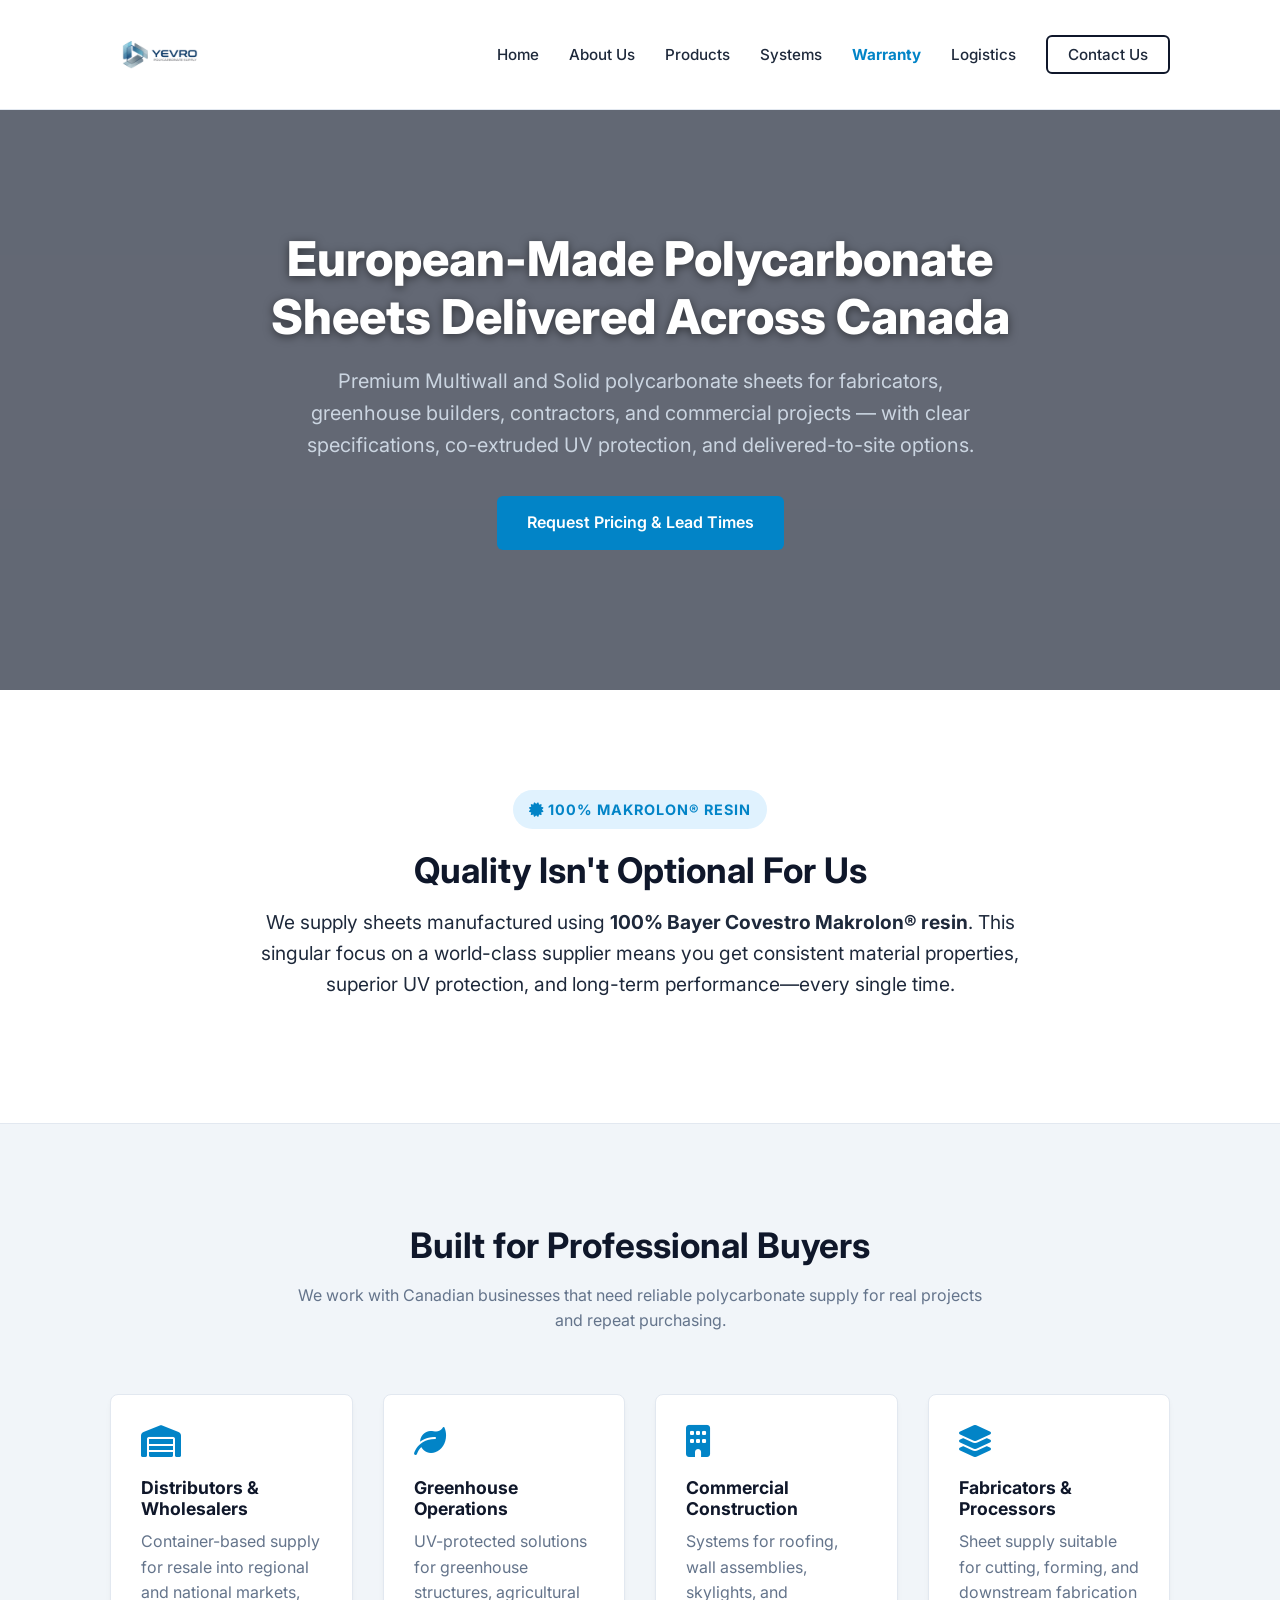
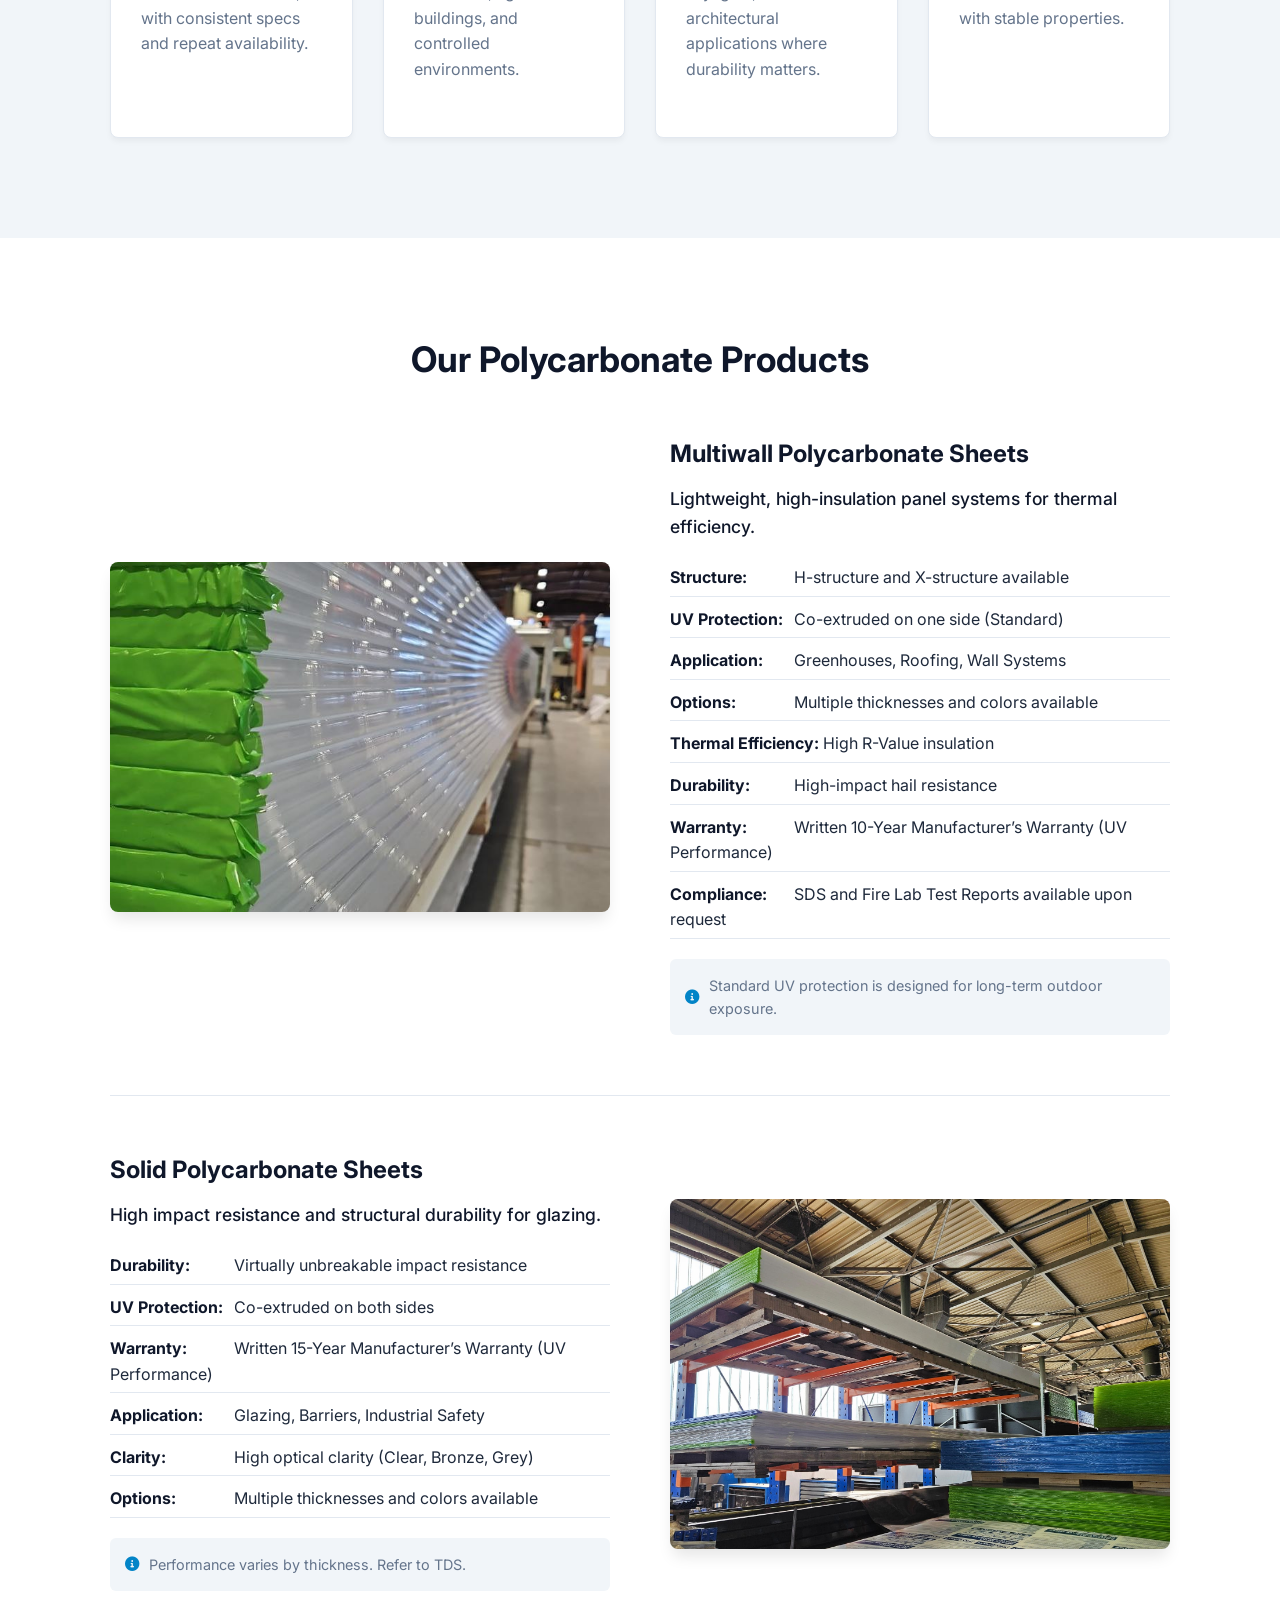
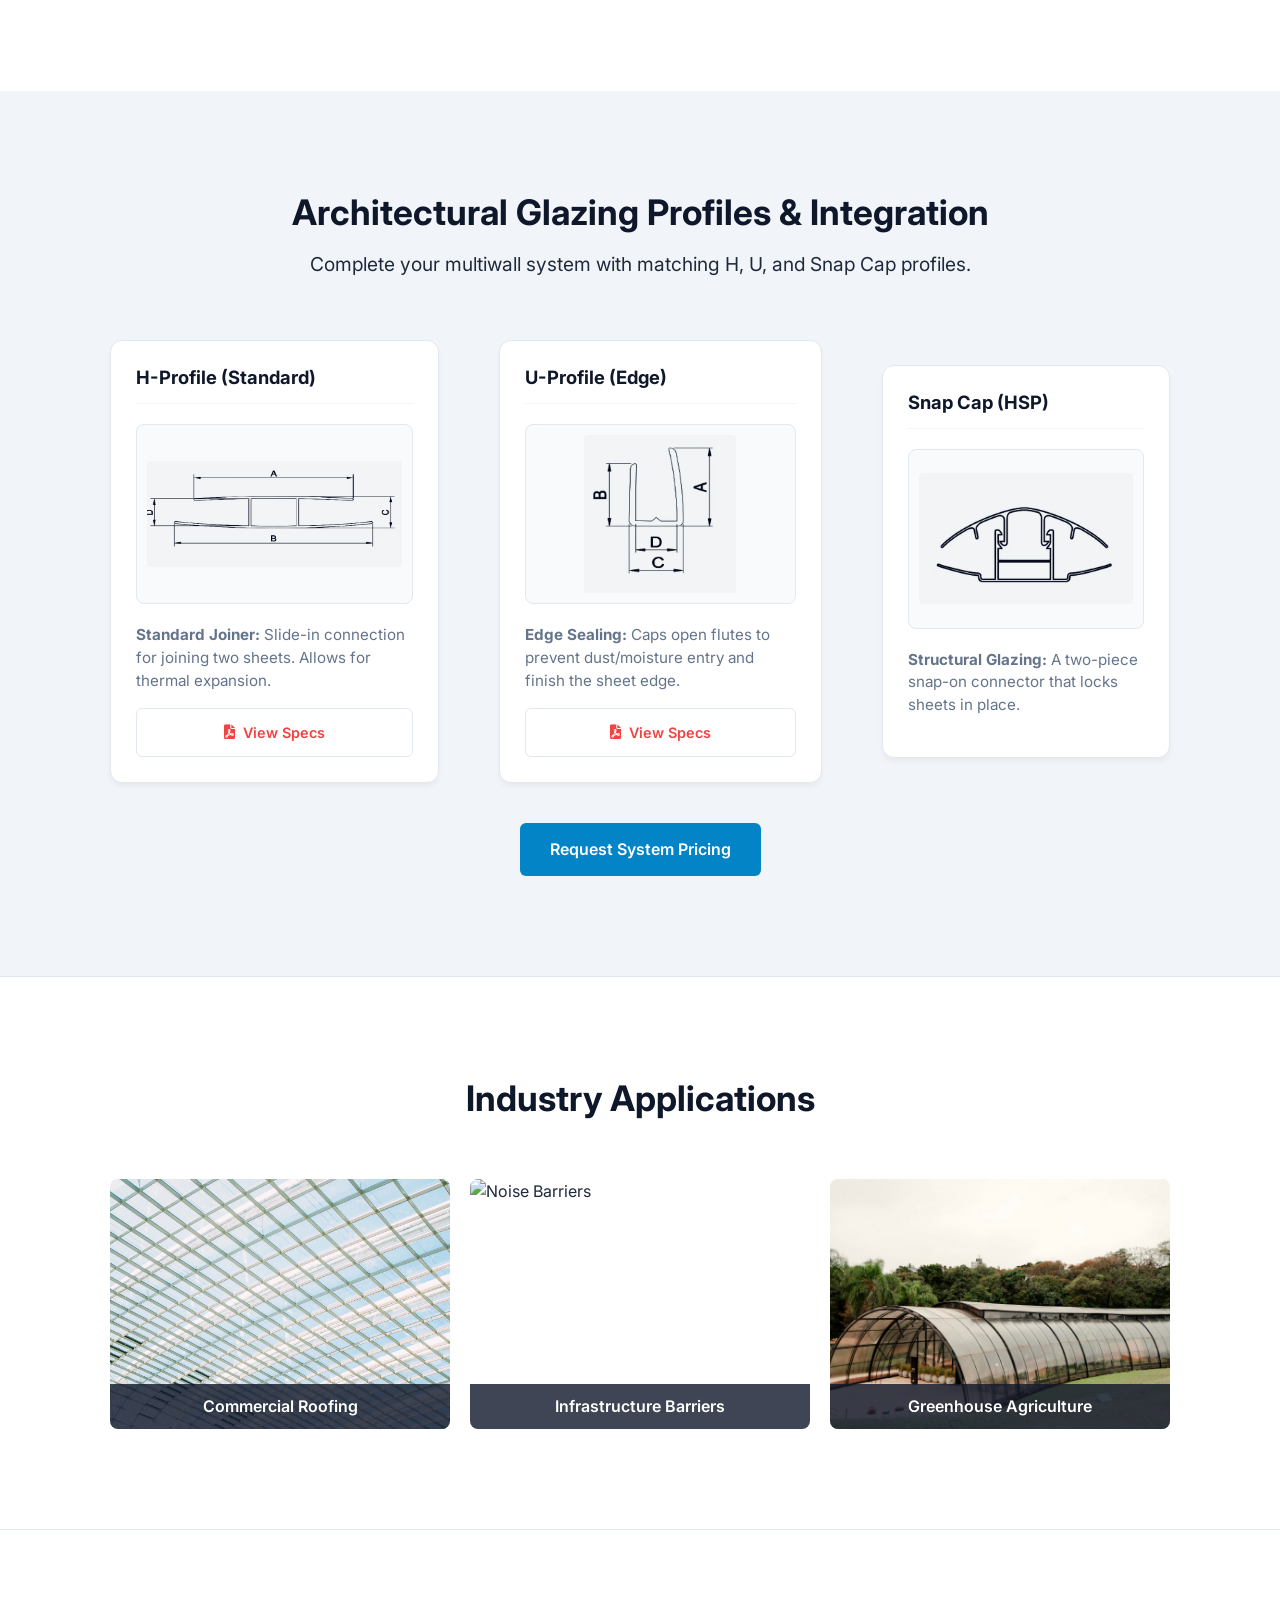
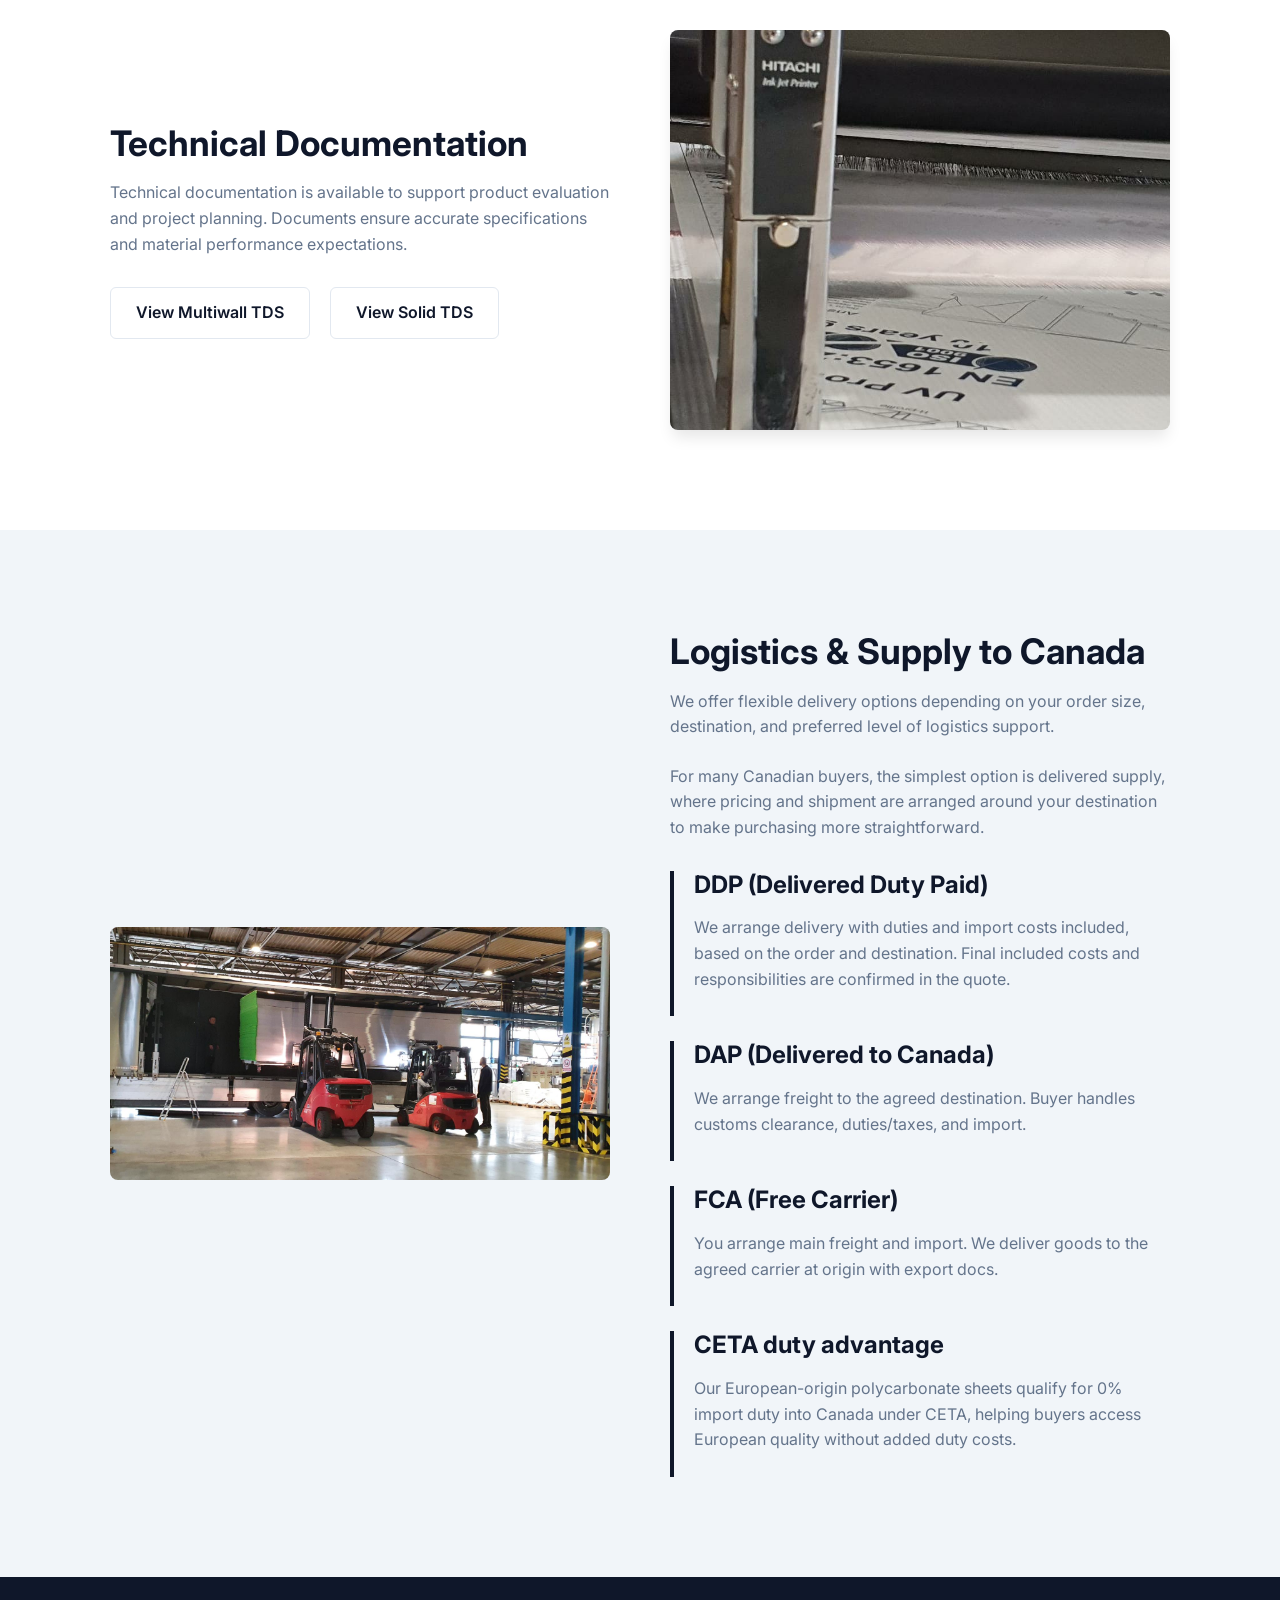
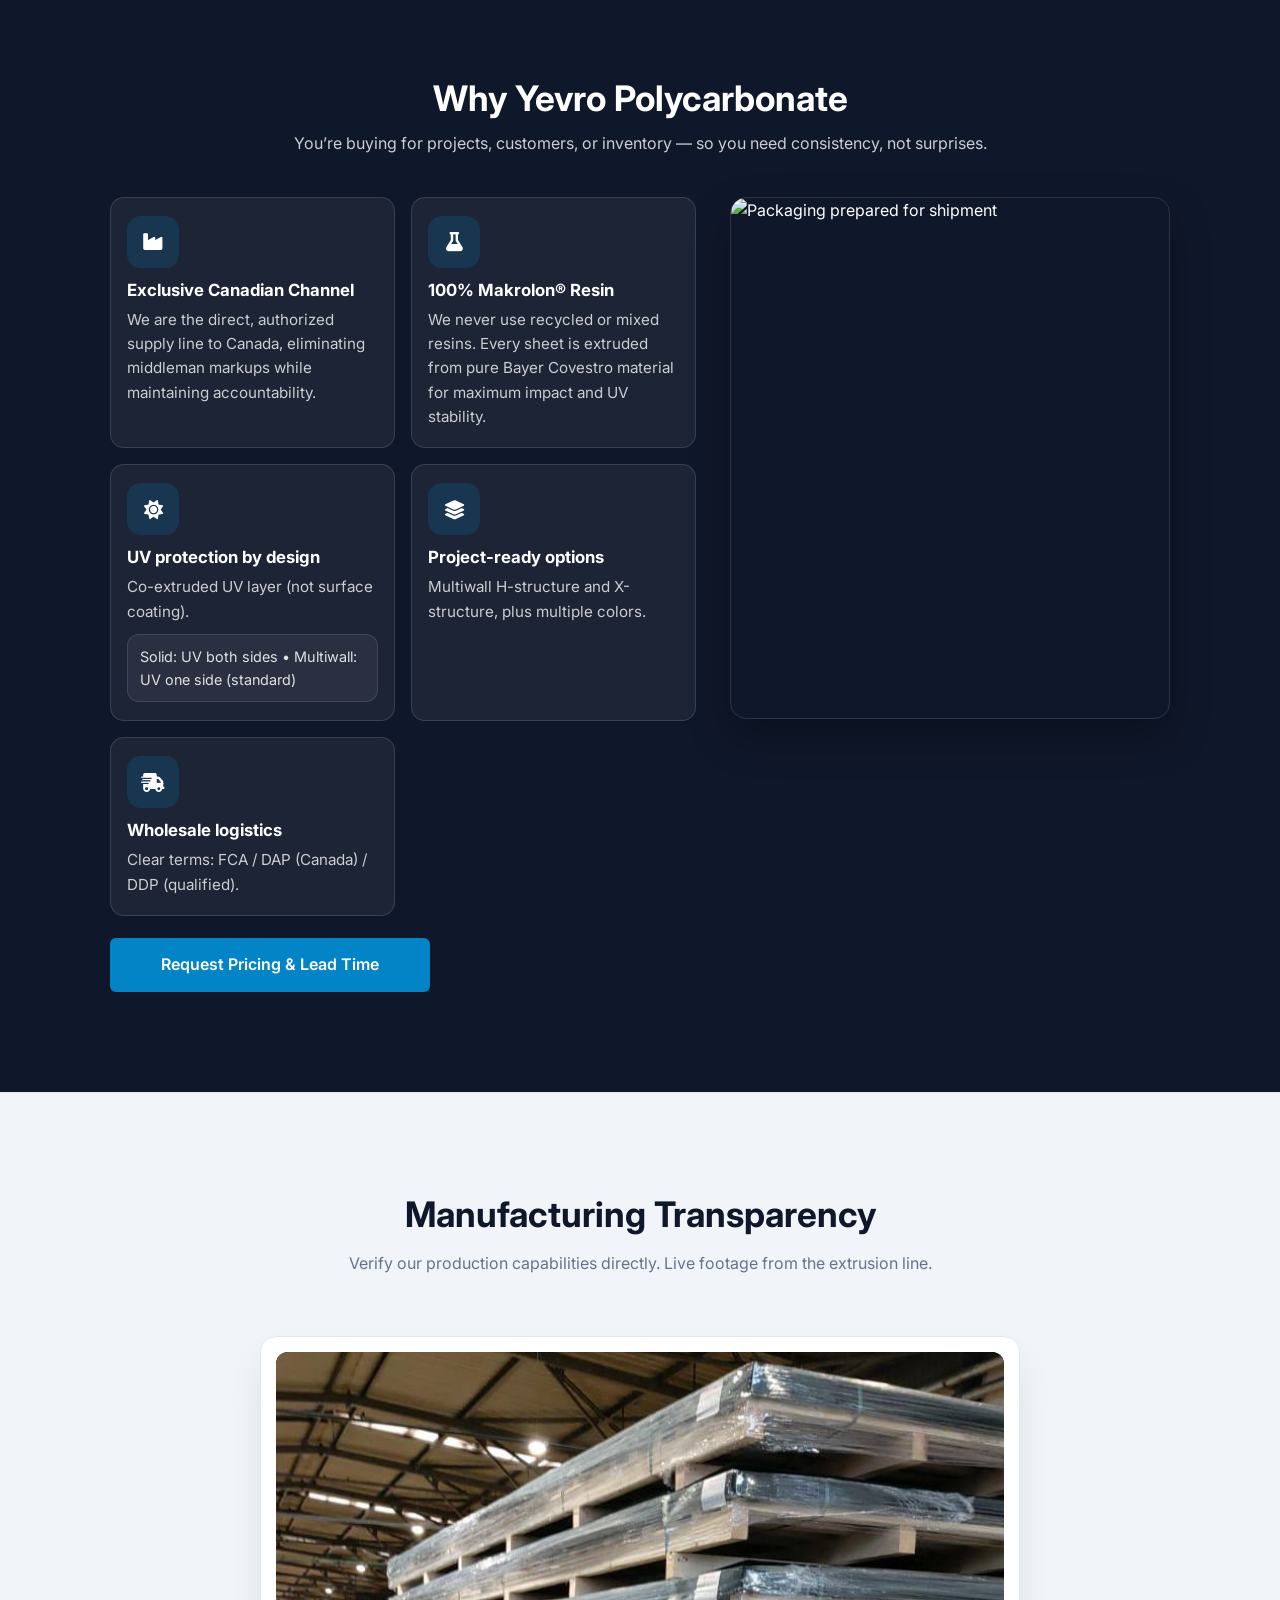
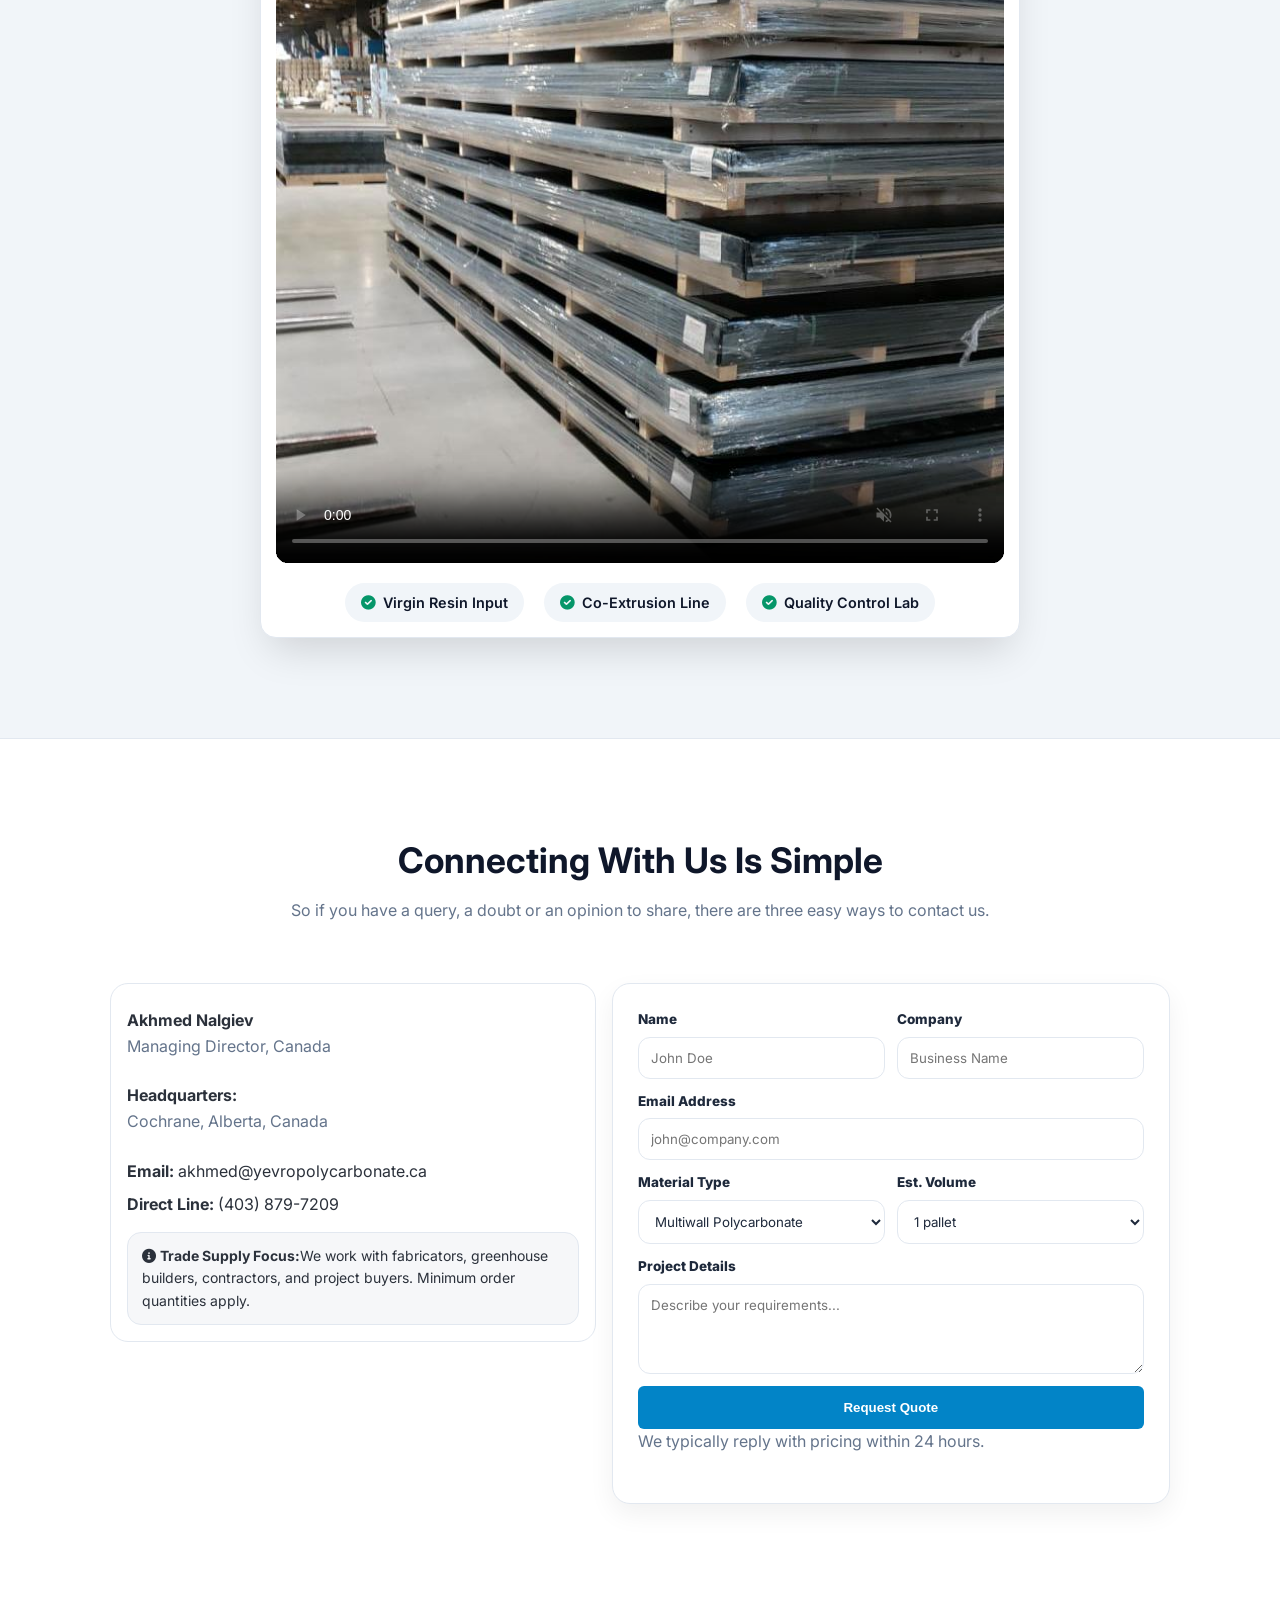
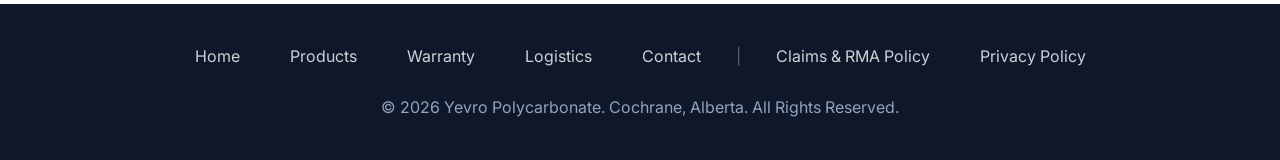
==== commit bc8065d1: "Update index.html" ====
--- a/index.html
+++ b/index.html
@@ -446,14 +446,14 @@
    <footer>
         <div class="container" style="display: flex; flex-direction: column; align-items: center; gap: 15px;">
             <div class="footer-links" style="display: flex; gap: 20px; flex-wrap: wrap; justify-content: center; margin-bottom: 10px;">
-                <a href="index.html">Home</a>
-                <a href="index.html#products">Products</a>
-                <a href="warranty.html">Warranty</a>
-                <a href="index.html#logistics">Logistics</a>
-                <a href="index.html#contact">Contact</a>
+                <a href="/">Home</a>
+                <a href="/#products">Products</a>
+                <a href="/warranty">Warranty</a>
+                <a href="/#logistics">Logistics</a>
+                <a href="/#contact">Contact</a>
                 <span style="color: rgba(255,255,255,0.3);">|</span>
-                <a href="claims.html">Claims & RMA Policy</a>
-                <a href="privacy.html">Privacy Policy</a>
+                <a href="/claims">Claims & RMA Policy</a>
+                <a href="/privacy">Privacy Policy</a>
             </div>
             <p style="margin: 0;">&copy; 2026 Yevro Polycarbonate. Cochrane, Alberta. All Rights Reserved.</p>
         </div>
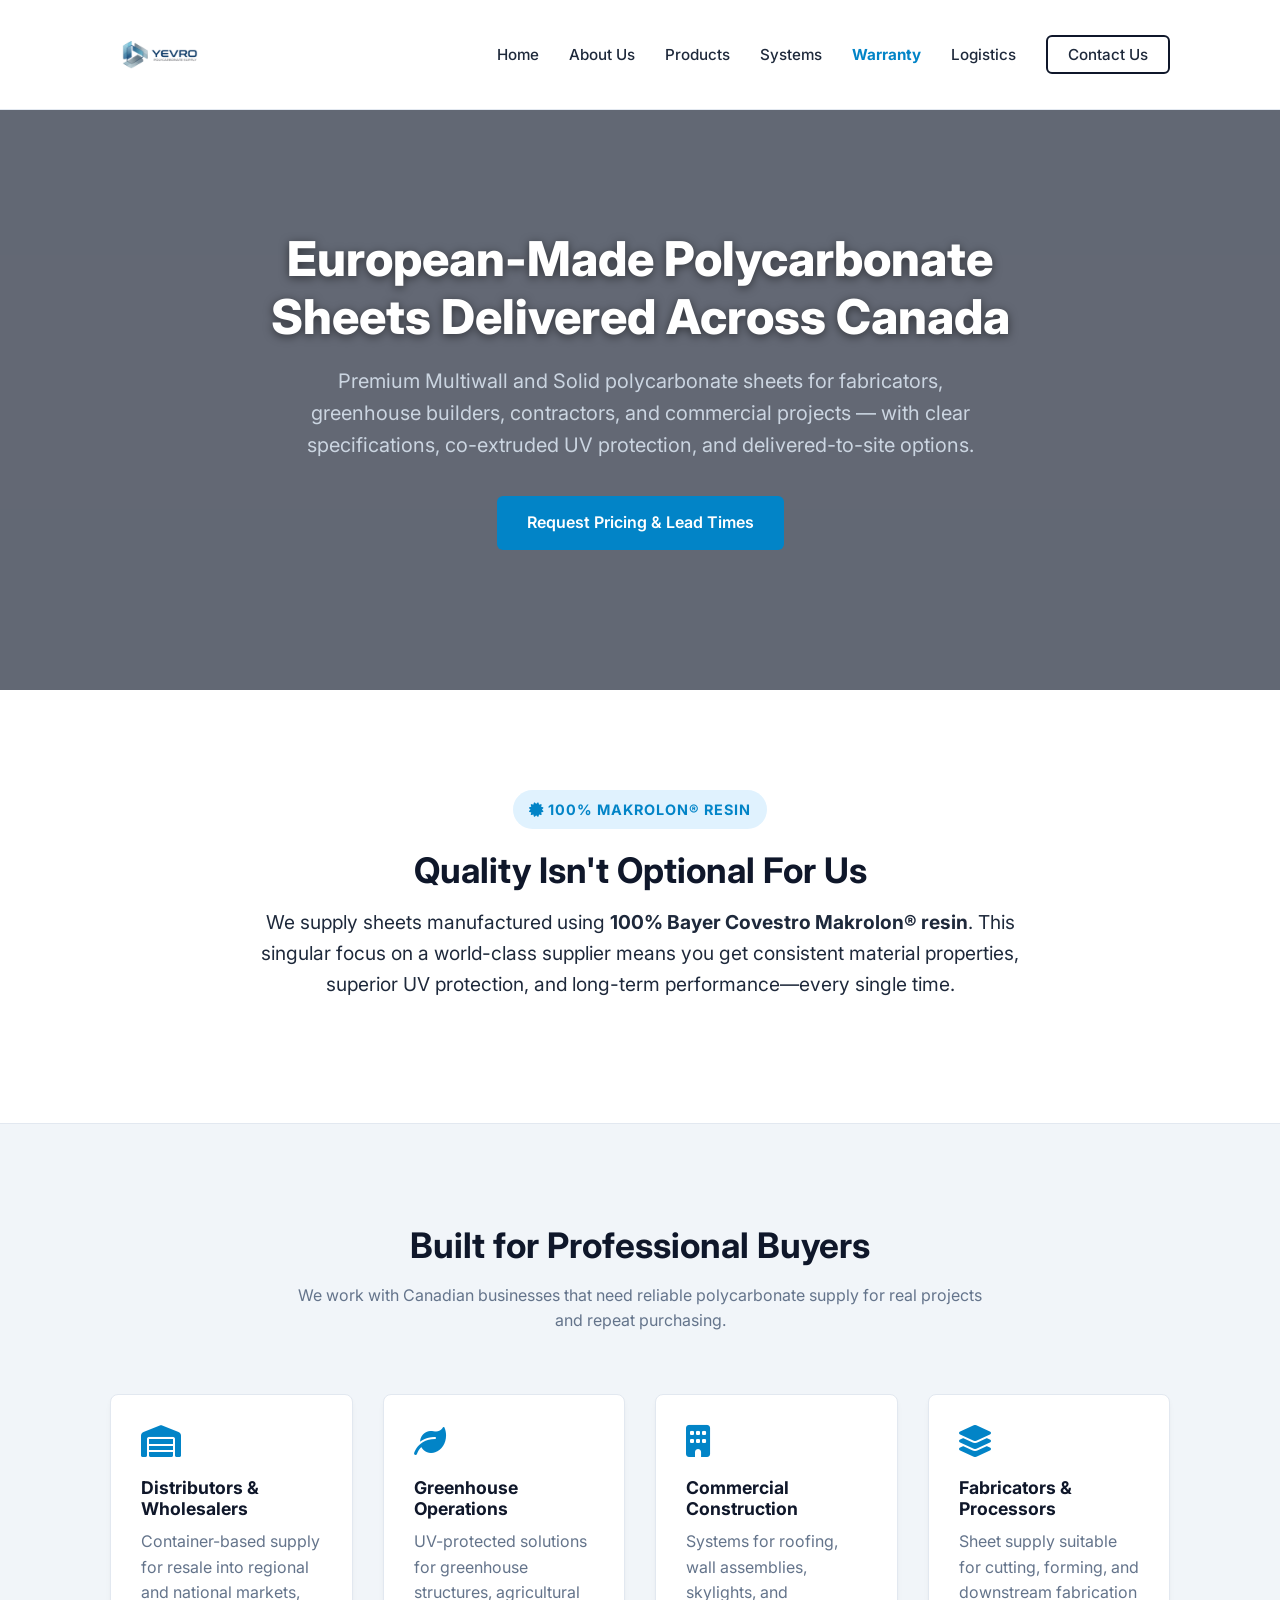
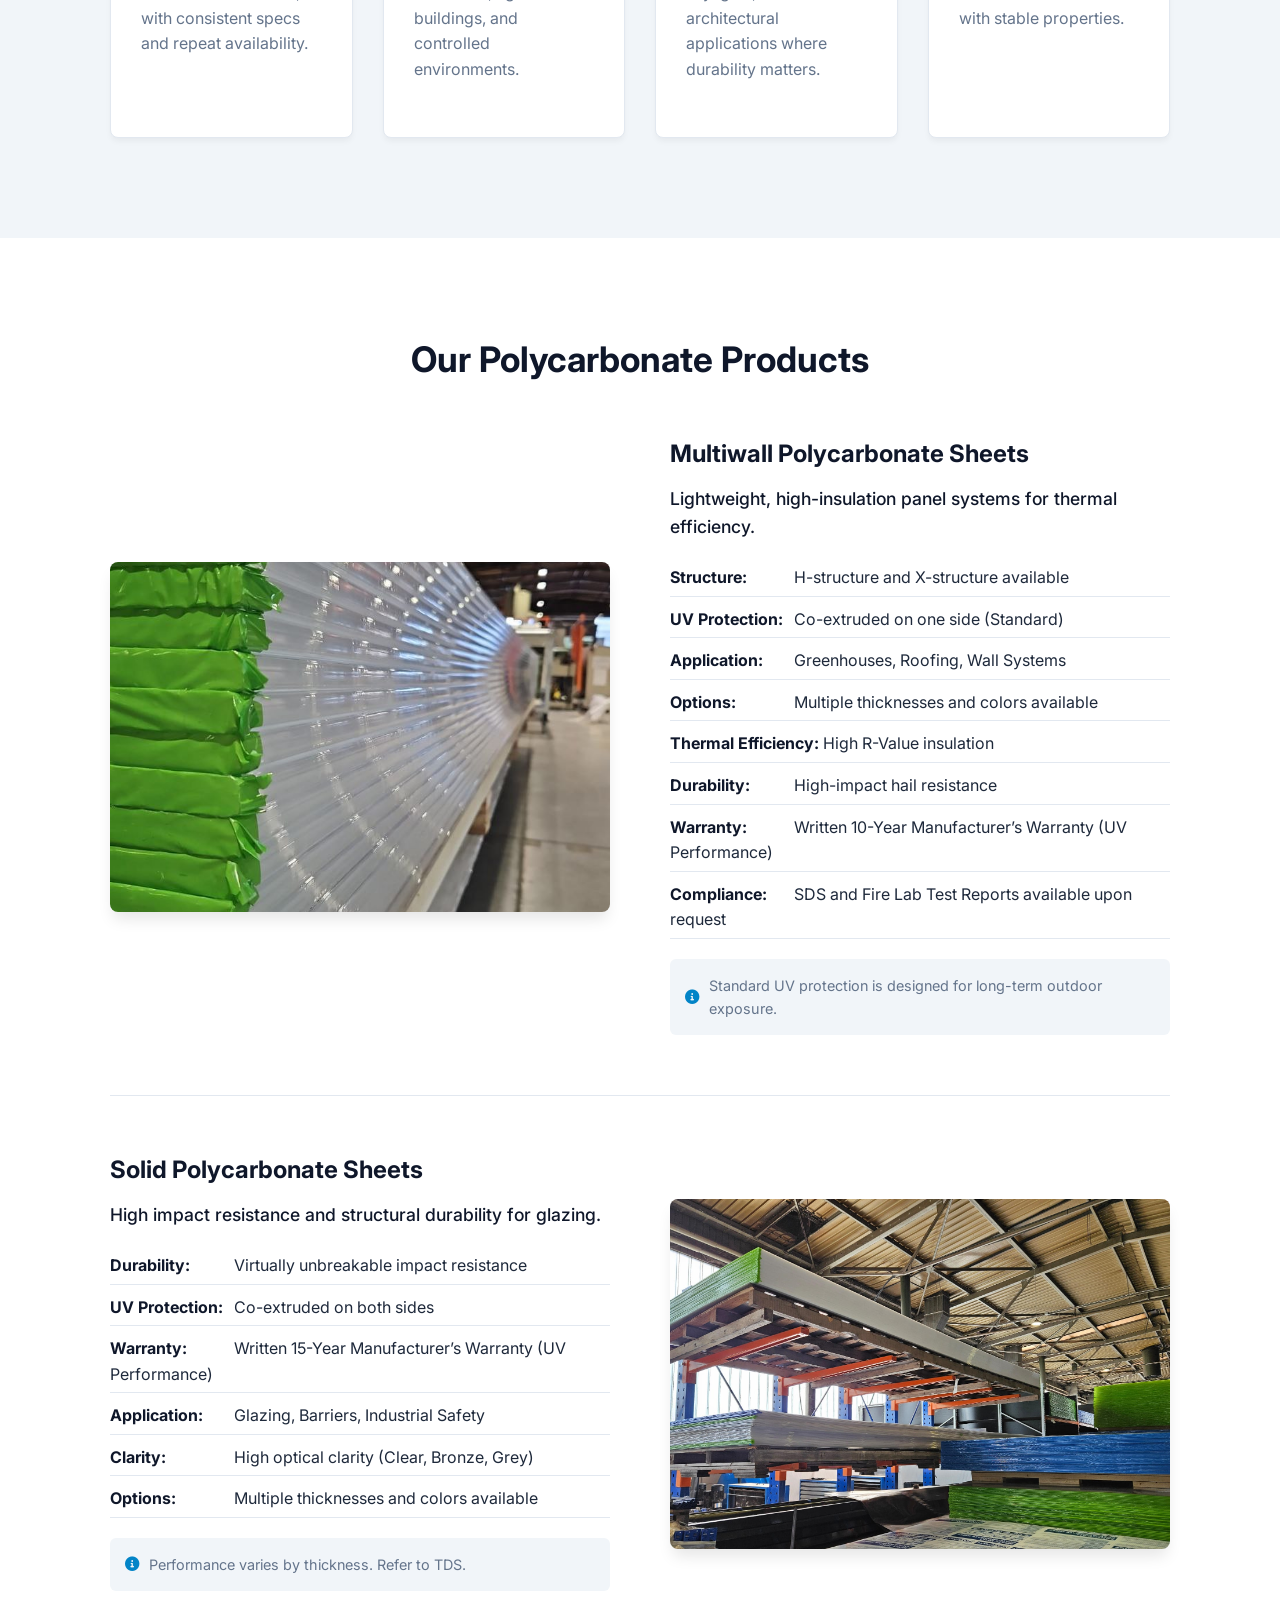
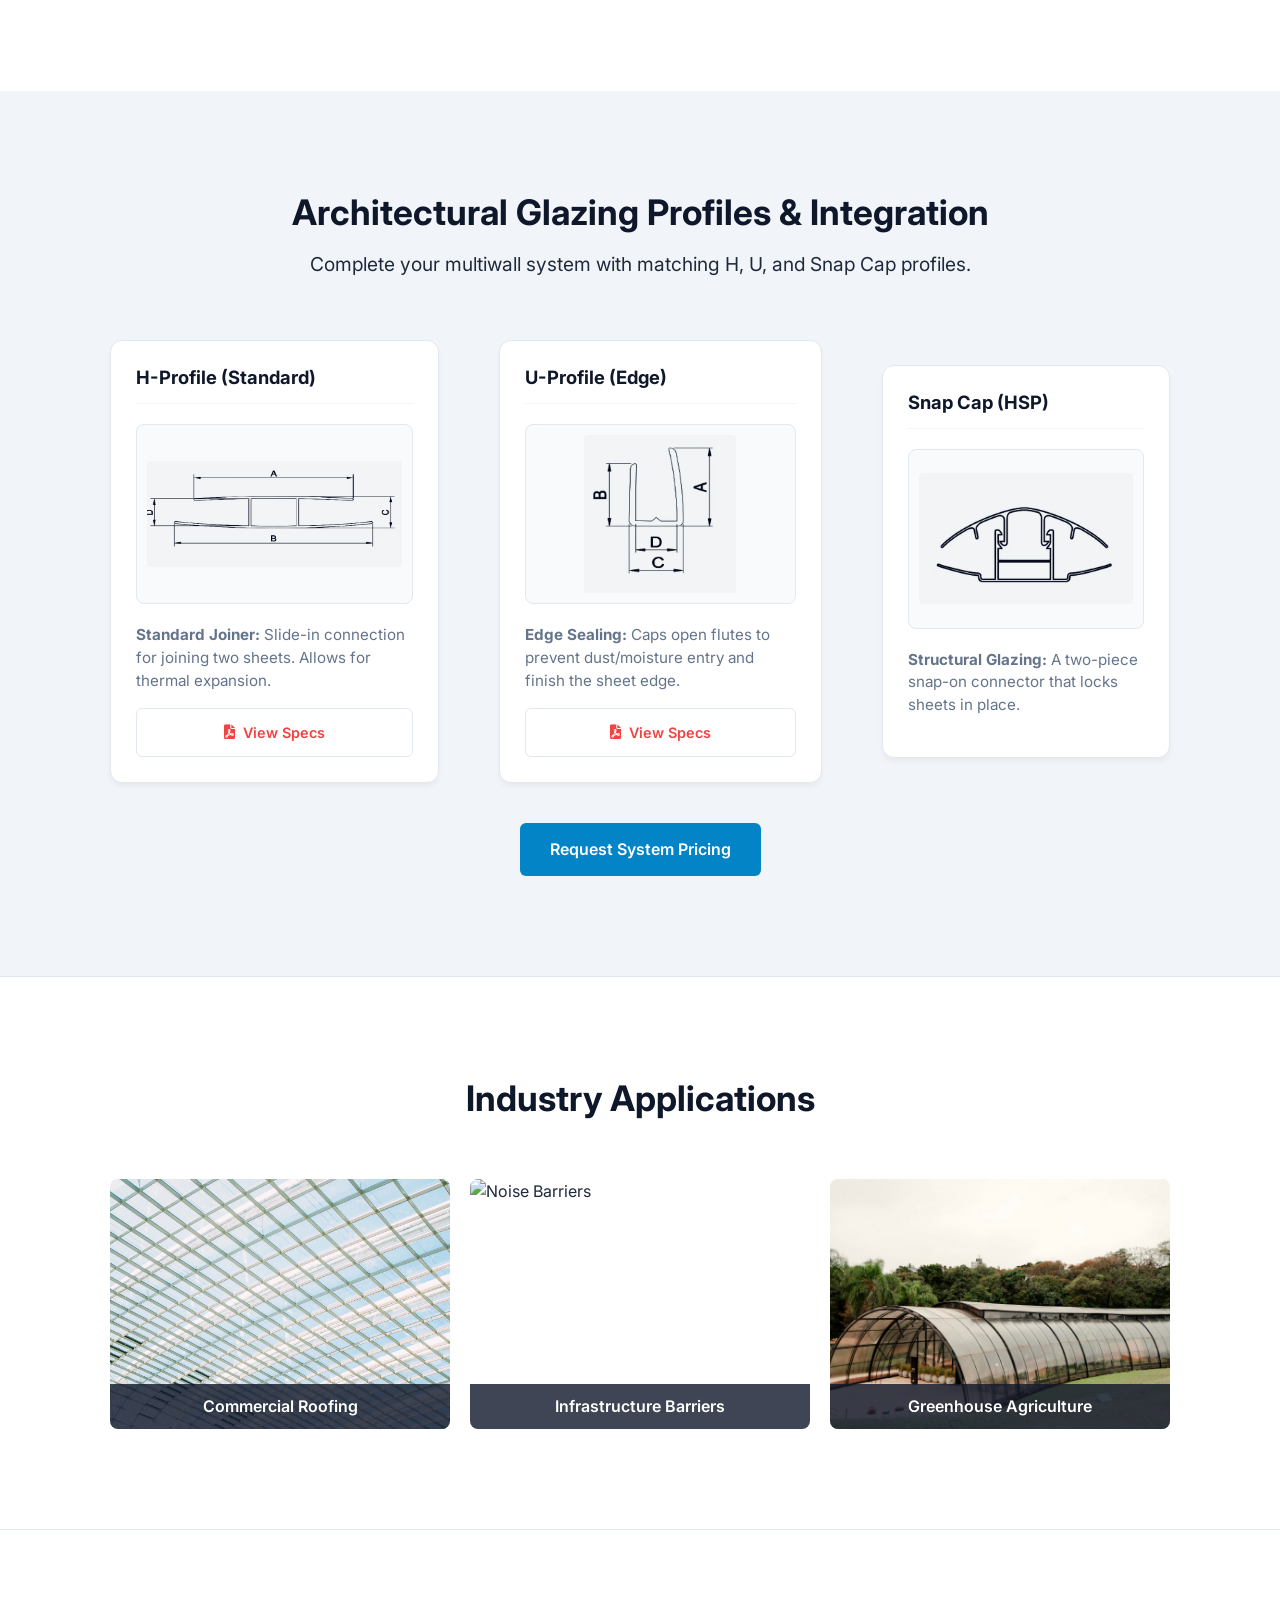
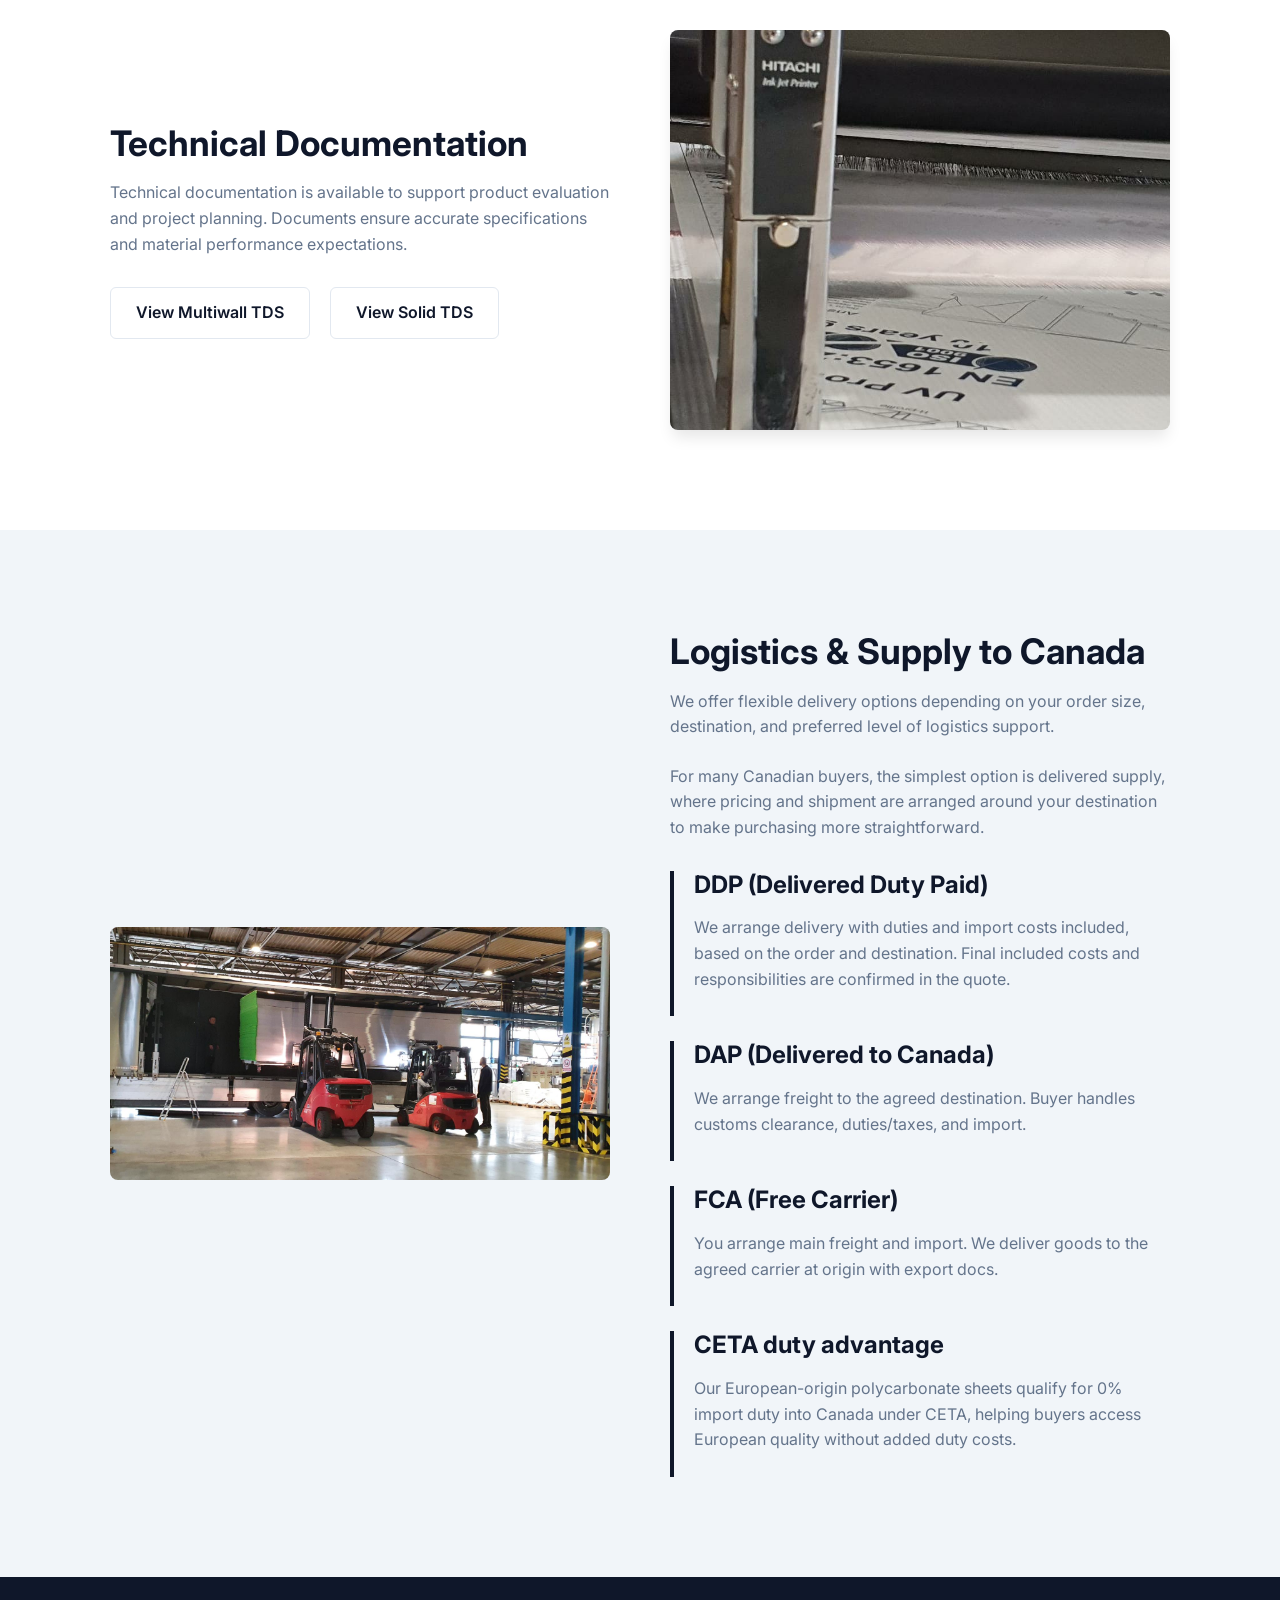
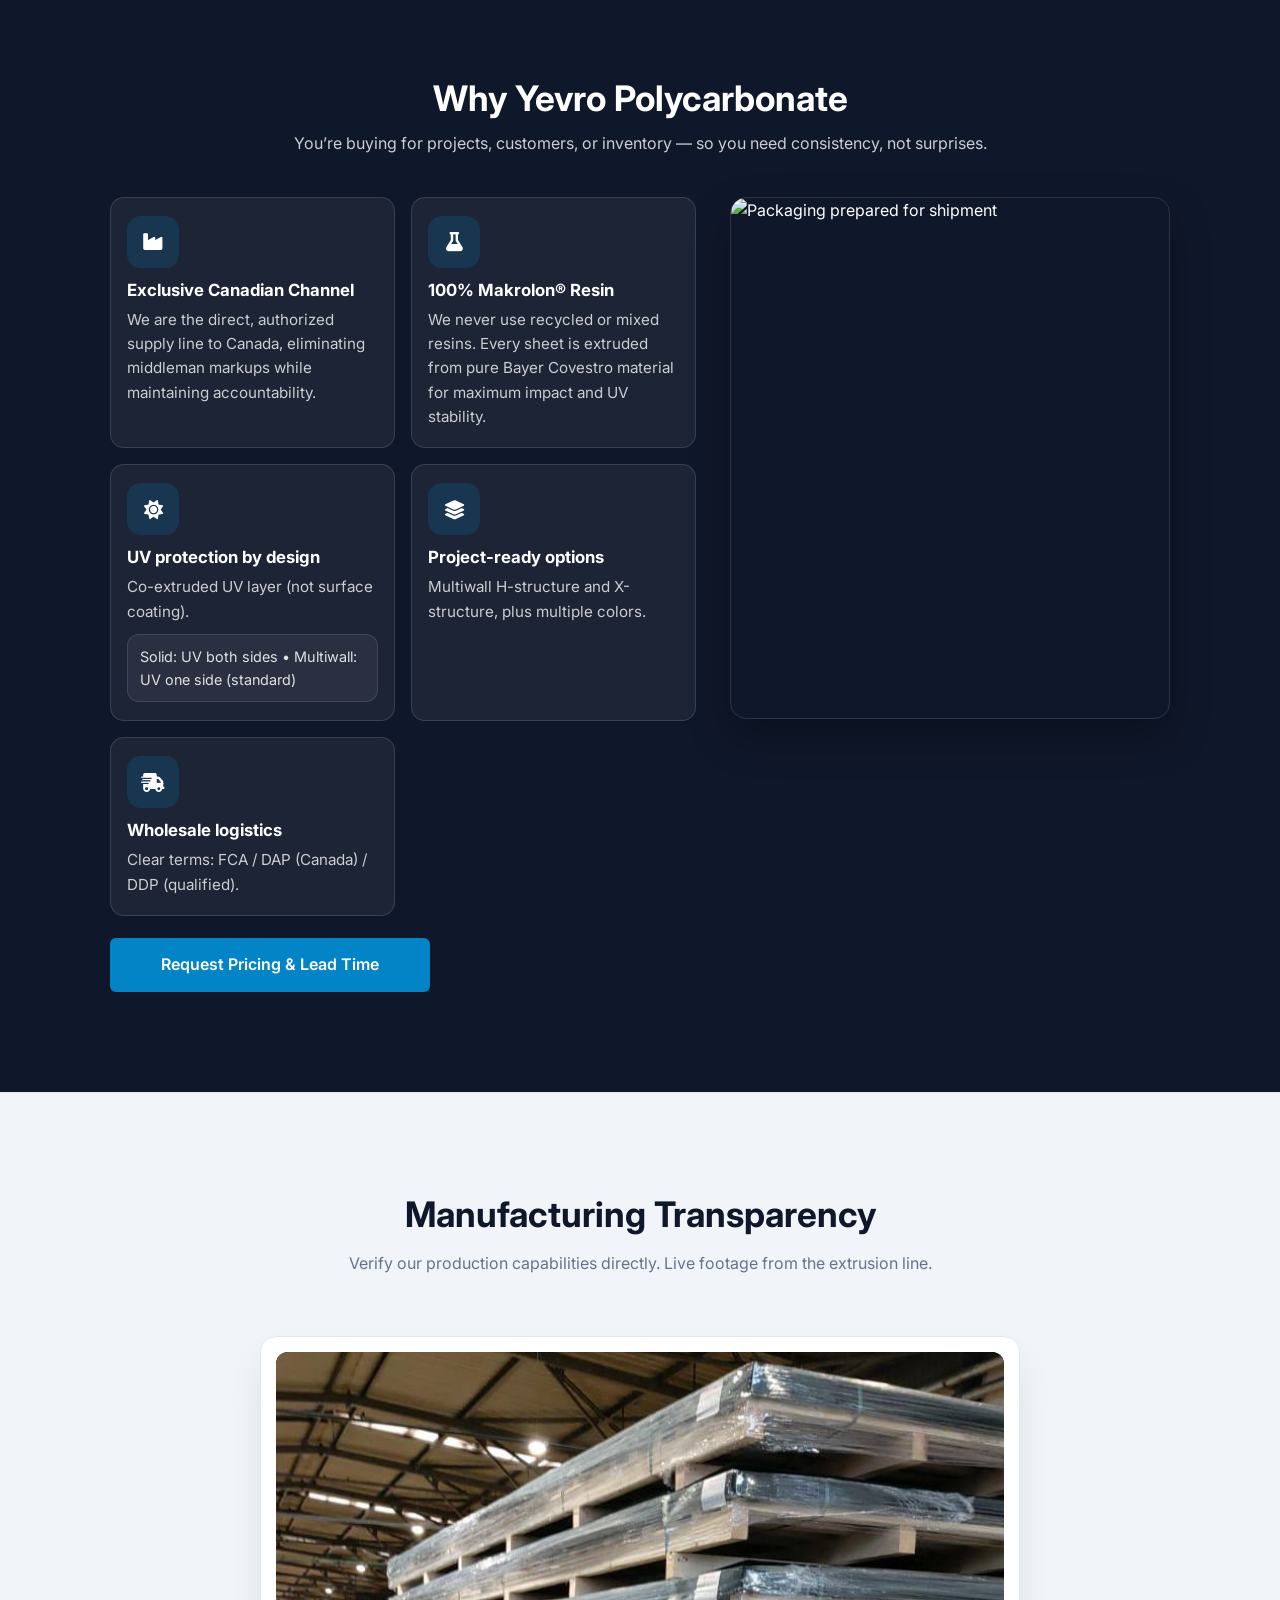
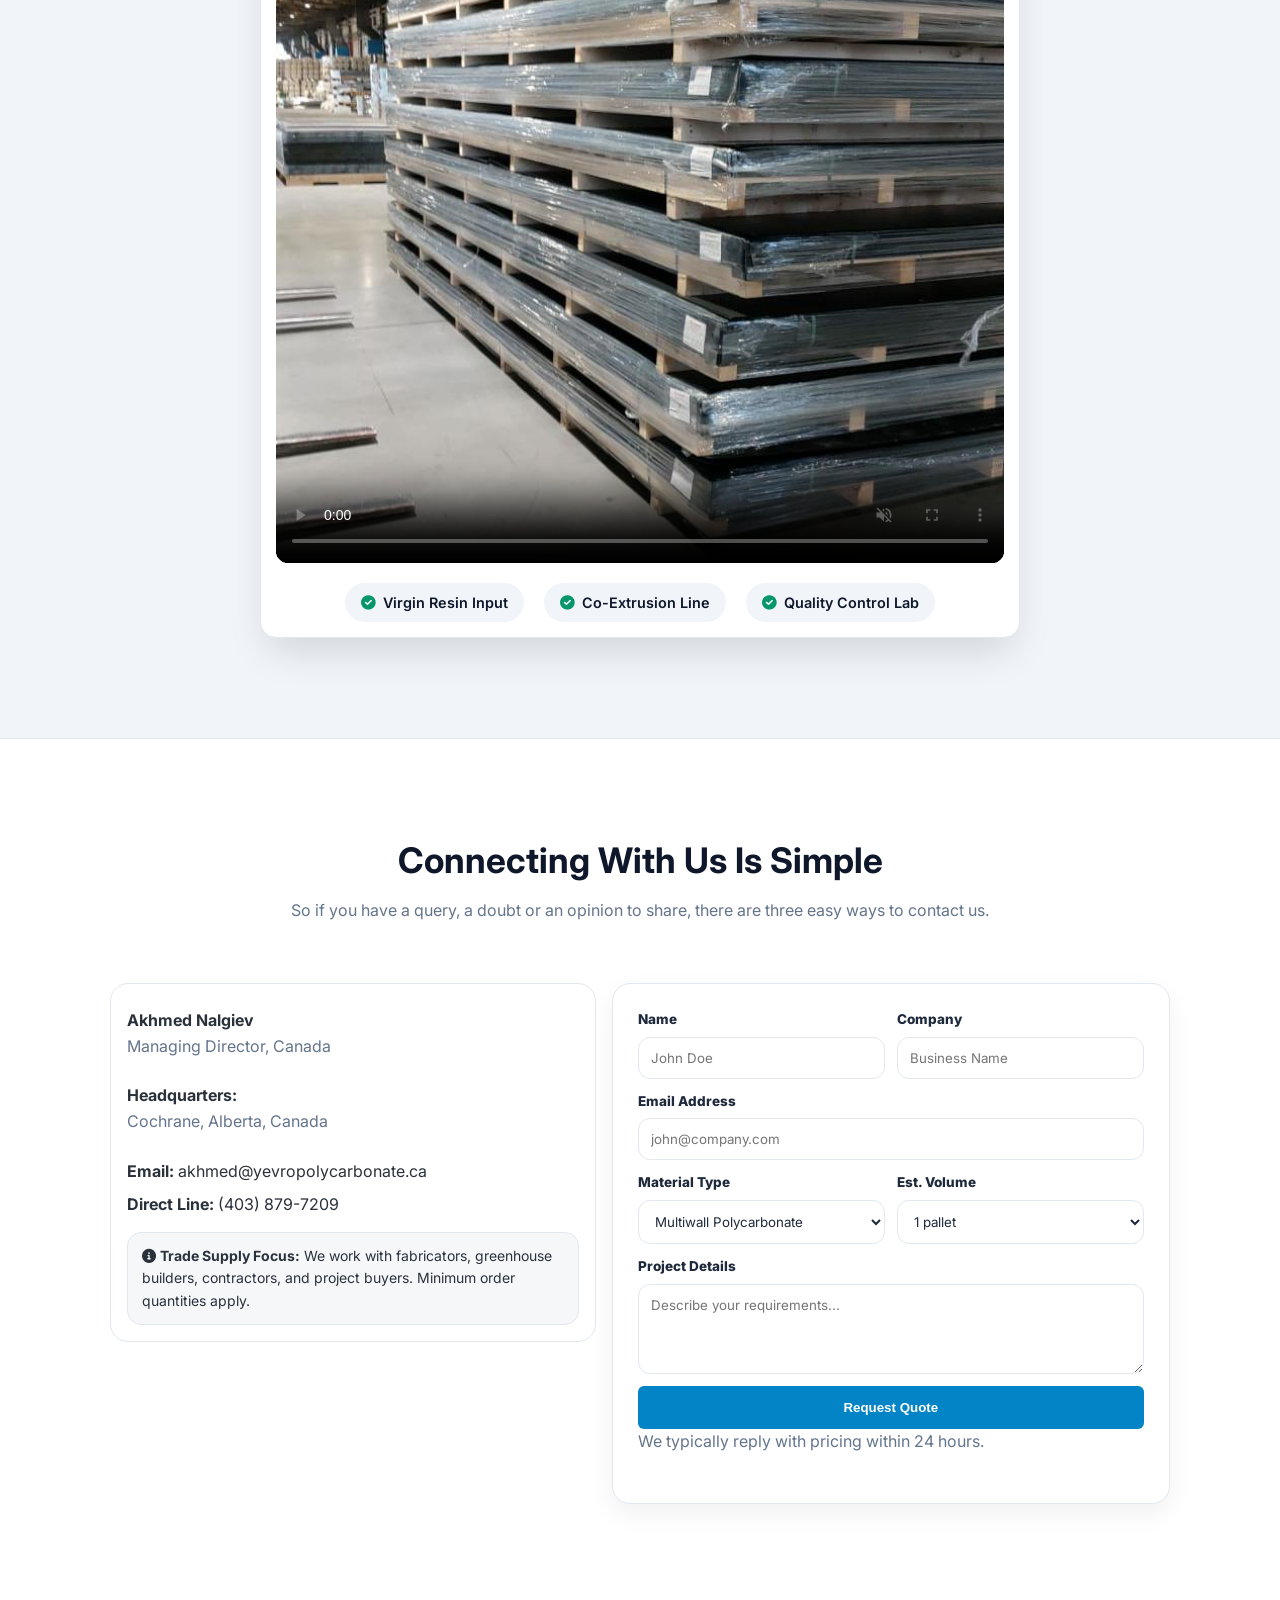
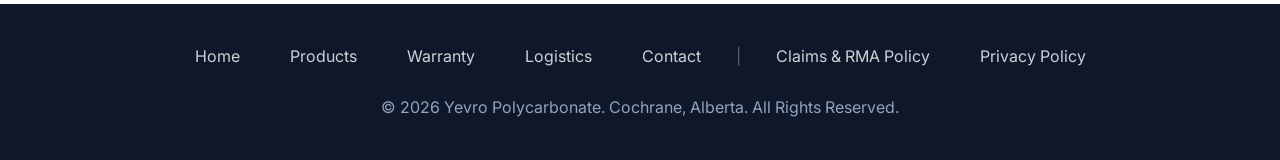
==== commit 52681dfe: "Update index.html" ====
--- a/index.html
+++ b/index.html
@@ -400,7 +400,7 @@
 
                     </ul>
                     <div class="mini-note">
-                        <i class="fas fa-info-circle"></i> <strong>Trade Supply Focus:</strong>We work with fabricators, greenhouse builders, contractors, and project buyers. Minimum order quantities apply.
+                        <i class="fas fa-info-circle"></i> <strong>Trade Supply Focus:</strong> We work with fabricators, greenhouse builders, contractors, and project buyers. Minimum order quantities apply.
 
                     </div>
                 </div>
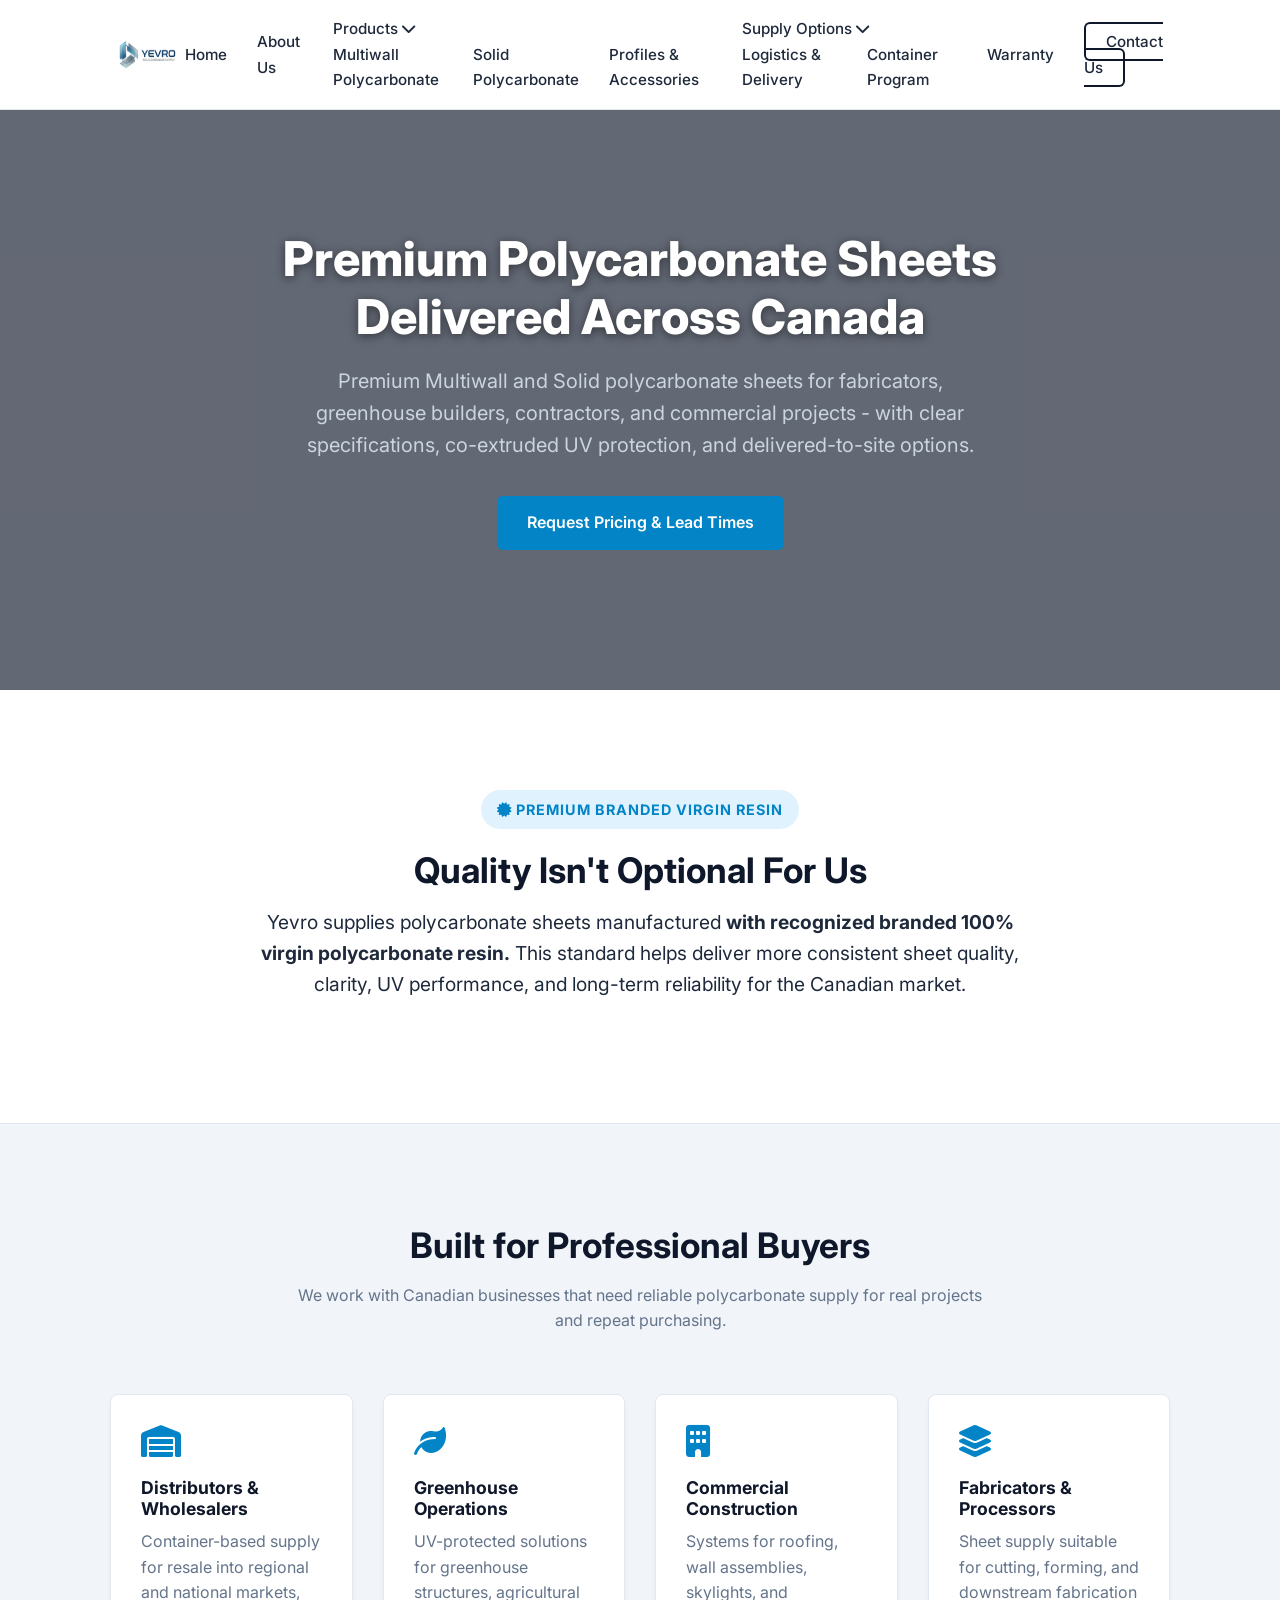
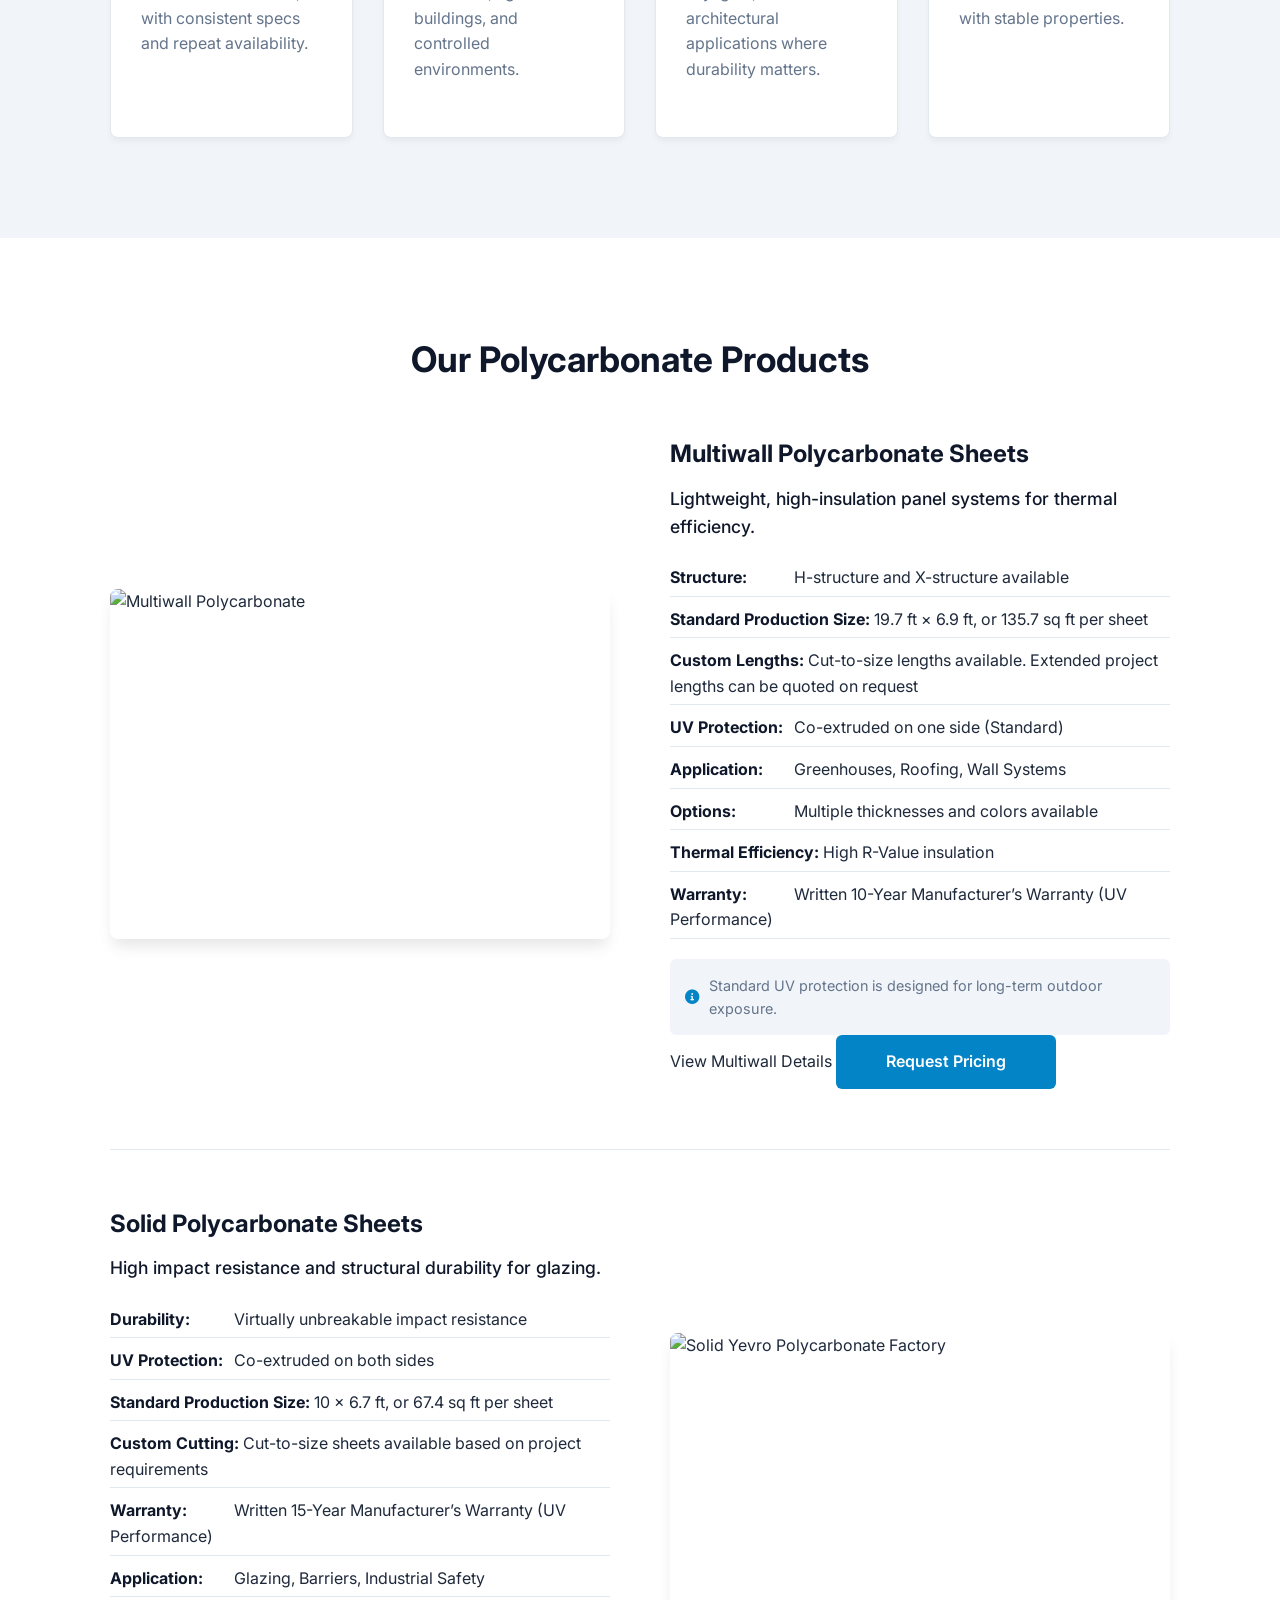
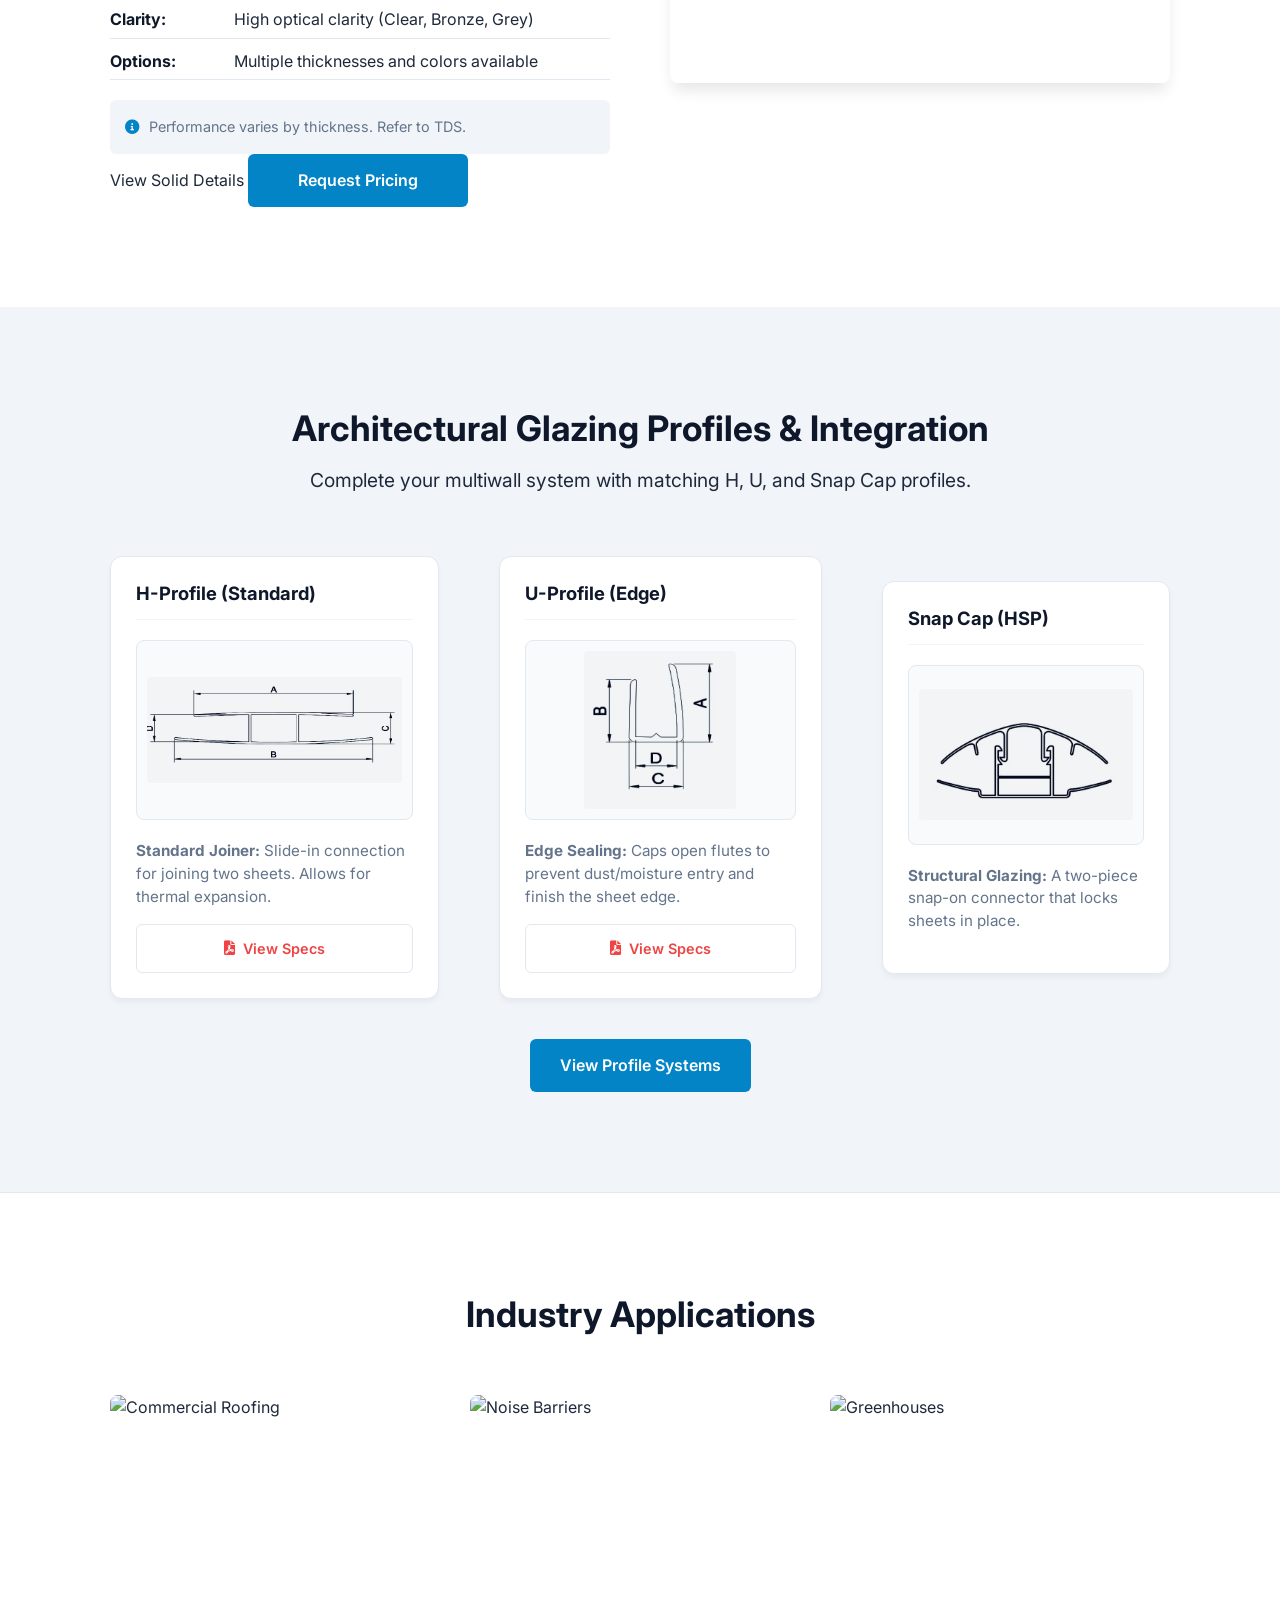
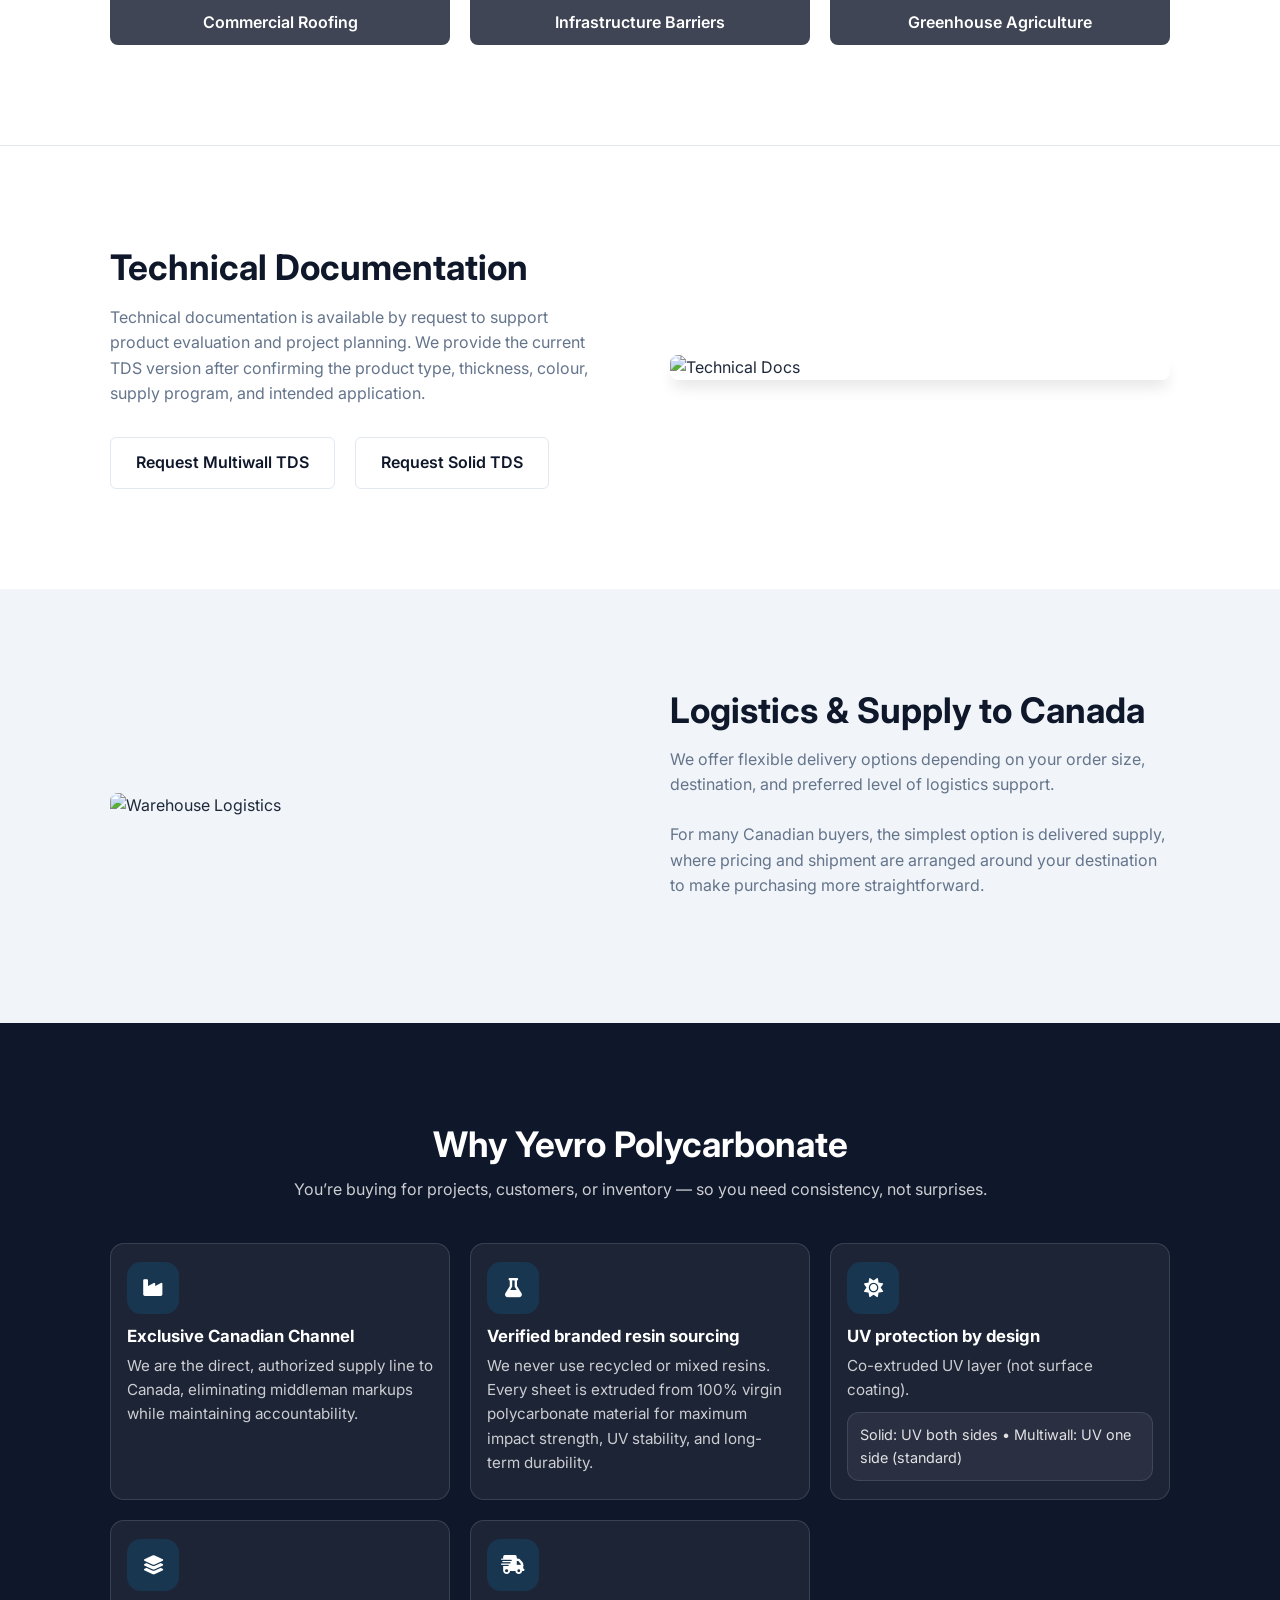
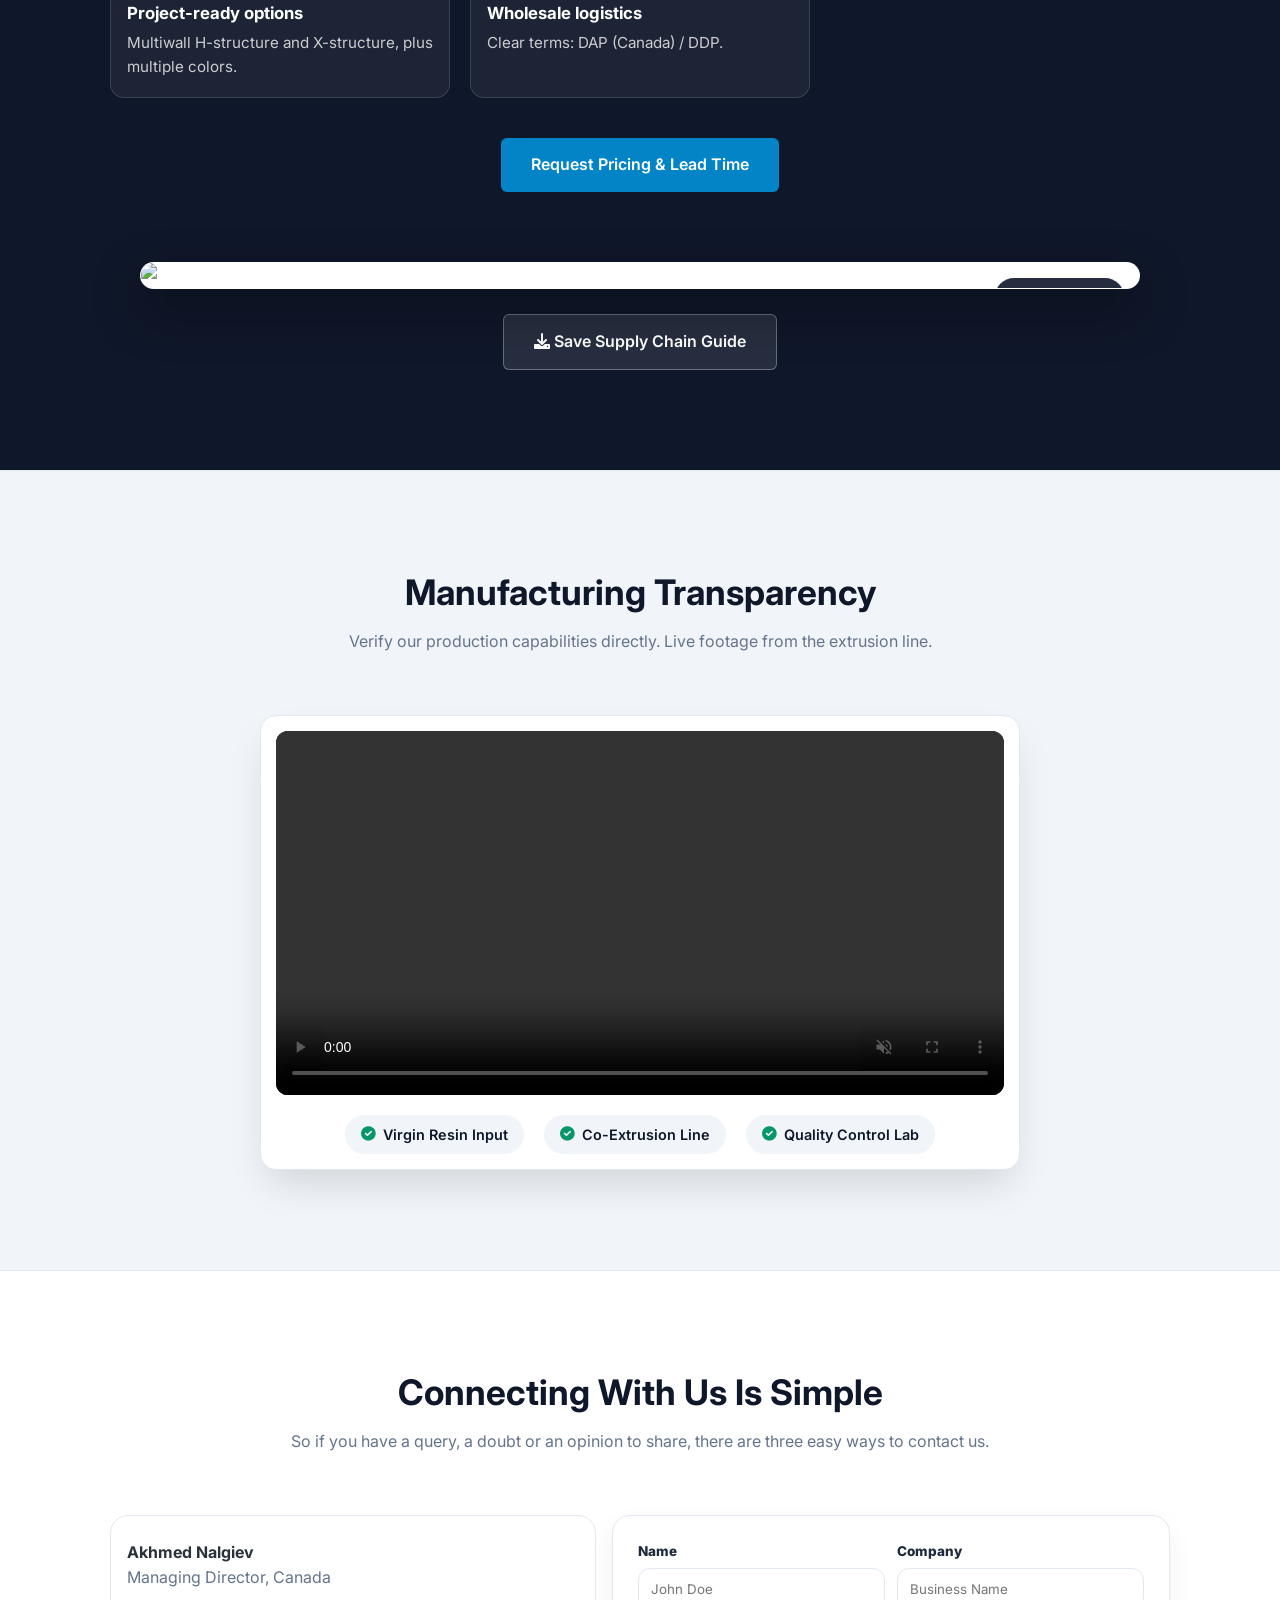
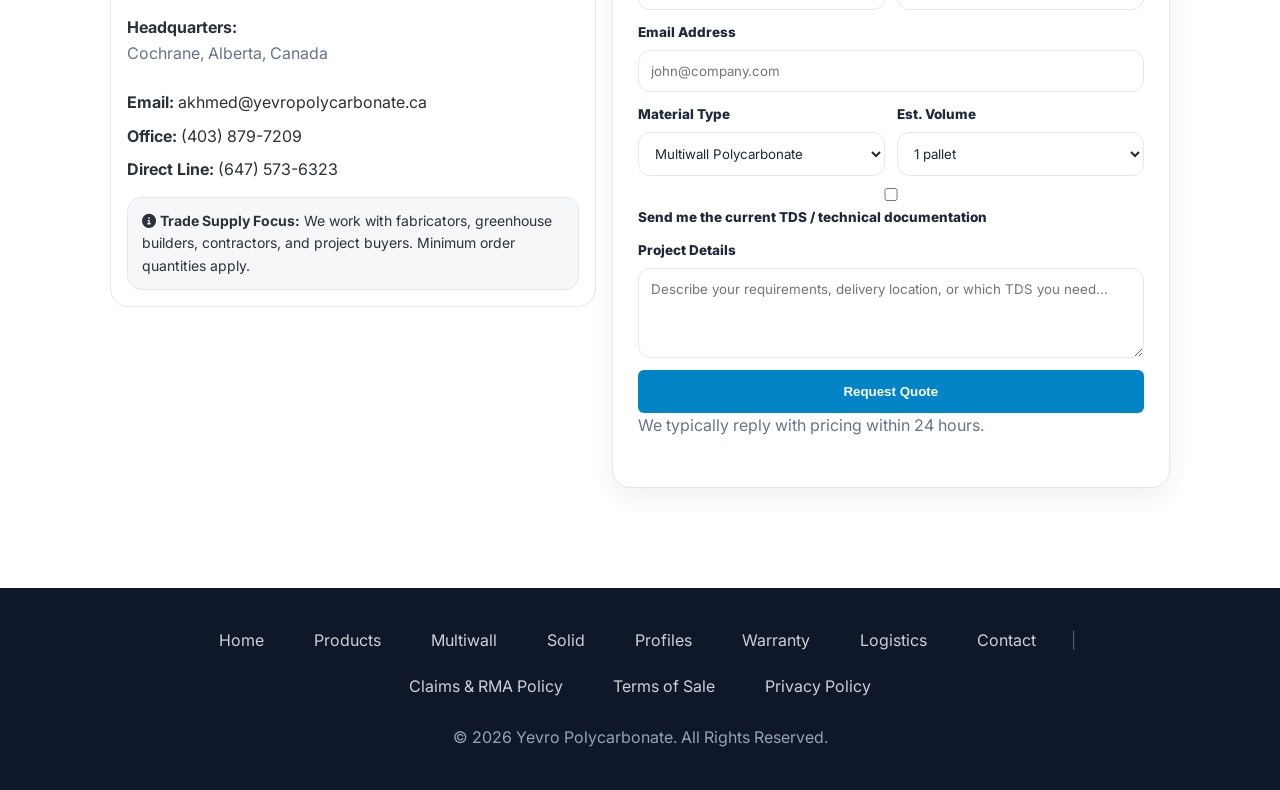
==== commit 67bda224: "Update index.html" ====
--- a/index.html
+++ b/index.html
@@ -3,45 +3,49 @@
 <head>
     <meta charset="UTF-8">
     <meta name="viewport" content="width=device-width, initial-scale=1.0">
-    
-    <title>Wholesale Polycarbonate Sheets Canada | Bulk Multiwall & Solid | Yevro</title>
-    <meta name="description" content="Direct factory supply of multiwall and solid polycarbonate sheets for the Canadian market. Wholesale full container loads (FCL) for distributors, greenhouses, and fabricators.">
-    <meta name="keywords" content="polycarbonate wholesale canada, bulk polycarbonate sheets, multiwall sheets supplier, solid polycarbonate distributor, commercial greenhouse glazing, polycarbonate container load">
+    <title>Polycarbonate Sheets Canada | Multiwall, Solid & Profiles | Yevro</title>
+    <link rel="icon" type="image/png" sizes="32x32" href="assets/favicon-32x32.png">
+    <link rel="icon" type="image/png" sizes="16x16" href="assets/favicon-16x16.png">
+    <link rel="apple-touch-icon" sizes="180x180" href="assets/apple-touch-icon.png">
+    <link rel="icon" type="image/png" sizes="192x192" href="assets/android-chrome-192x192.png">
+    <link rel="icon" type="image/png" sizes="512x512" href="assets/android-chrome-512x512.png">
+    <meta name="description" content="Wholesale multiwall and solid polycarbonate sheets for greenhouse builders, fabricators, contractors, and commercial projects across Canada. Profiles and technical documentation available.">
+   
     <meta name="robots" content="index, follow">
-    
-    <meta property="og:type" content="business.business">
-    <meta property="og:title" content="Wholesale Polycarbonate Supply | Factory Direct to Canada">
-    <meta property="og:description" content="We supply full container loads of 100% Makrolon® resin polycarbonate sheets. Consistency, UV protection, and clear logistics for Canadian distributors.">
+    <link rel="canonical" href="https://yevropolycarbonate.ca/">
+    <meta name="google-site-verification" content="KNH-XPbbL8WrQMudpz8ugSgLrkt9LJkPuDmg6zosMfI" />
+    <meta property="og:type" content="website">
+    <meta property="og:title" content="Wholesale Polycarbonate Sheets for Canada | Yevro Polycarbonate">
+    <meta property="og:description" content="Wholesale polycarbonate sheets and profiles for Canadian greenhouse builders, fabricators, contractors, and commercial projects. Multiwall and solid supply across Canada.">
     <meta property="og:image" content="https://yevropolycarbonate.ca/assets/images/hero3.jpeg">
     <meta property="og:url" content="https://yevropolycarbonate.ca/">
     <meta property="og:site_name" content="Yevro Polycarbonate">
-
     <link rel="stylesheet" href="css/styles.css">
     <link href="https://fonts.googleapis.com/css2?family=Inter:wght@300;400;500;600;700;800&display=swap" rel="stylesheet">
     <link rel="stylesheet" href="https://cdnjs.cloudflare.com/ajax/libs/font-awesome/6.0.0/css/all.min.css">
-    
-    <link rel="icon" type="image/png" href="assets/favicon.png">
-
     <script type="application/ld+json">
-    {
-      "@context": "https://schema.org",
-      "@type": "WholesaleStore",
-      "name": "Yevro Polycarbonate",
-      "image": "https://yevropolycarbonate.ca/assets/logo.png",
-      "description": "Wholesale supplier of multiwall and solid polycarbonate sheets for the Canadian market.",
-      "url": "https://yevropolycarbonate.ca",
-      "telephone": "+14035550100", 
-      "address": {
-        "@type": "PostalAddress",
-        "addressCountry": "CA"
-      },
-      "priceRange": "$$$",
-      "areaServed": "Canada"
+  {
+    "@context": "https://schema.org",
+    "@type": "Organization",
+    "name": "Yevro Polycarbonate",
+    "url": "https://yevropolycarbonate.ca/",
+    "logo": "https://yevropolycarbonate.ca/assets/logo.png",
+    "image": "https://yevropolycarbonate.ca/assets/images/hero3.jpeg",
+    "description": "Canadian wholesale supplier of multiwall and solid polycarbonate sheets and matching profiles.",
+    "telephone": "+1-403-879-7209",
+    "email": "akhmed@yevropolycarbonate.ca",
+    "areaServed": "Canada",
+    "contactPoint": {
+      "@type": "ContactPoint",
+      "telephone": "+1-403-879-7209",
+      "contactType": "sales",
+      "areaServed": "Canada",
+      "availableLanguage": ["English"]
     }
-    </script>
+  }
+  </script>
 </head>
 <body>
-
     <header class="header">
         <div class="container nav-container">
             <a href="/" class="logo">
@@ -50,28 +54,43 @@
             <div class="mobile-toggle">
                 <i class="fas fa-bars"></i>
             </div>
-            <nav class="nav-menu">
-                <ul>
-                    <li><a href="/">Home</a></li>
-                    <li><a href="/about">About Us</a></li>
-                    <li><a href="/#products">Products</a></li>
-                    <li><a href="/#accessories">Systems</a></li>
-                    <li><a href="/warranty" style="color: var(--accent); font-weight: 700;">Warranty</a></li>
-                    <li><a href="/#logistics">Logistics</a></li>
-                    <li><a href="/#contact" class="btn-nav">Contact Us</a></li>
-                </ul>
-            </nav>
+          <nav class="nav-menu">
+    <ul>
+        <li><a href="/">Home</a></li>
+        <li><a href="/about">About Us</a></li>
+
+        <li class="nav-dropdown">
+            <a href="/#products" class="nav-dropdown-link">Products <i class="fas fa-chevron-down"></i></a>
+            <ul class="dropdown-menu">
+                <li><a href="/multiwall">Multiwall Polycarbonate</a></li>
+                <li><a href="/solid-polycarbonate">Solid Polycarbonate</a></li>
+                <li><a href="/polycarbonate-profiles">Profiles & Accessories</a></li>
+            </ul>
+        </li>
+
+        <li class="nav-dropdown">
+            <a href="/#logistics" class="nav-dropdown-link">Supply Options <i class="fas fa-chevron-down"></i></a>
+            <ul class="dropdown-menu">
+                <li><a href="/#logistics">Logistics & Delivery</a></li>
+                <li><a href="/container-program">Container Program</a></li>
+            </ul>
+        </li>
+
+        <li><a href="/warranty">Warranty</a></li>
+        <li><a href="/#contact" class="btn-nav">Contact Us</a></li>
+    </ul>
+</nav>
         </div>
     </header>
 
     <section id="home" class="hero">
         <div class="hero-bg">
-            <img src="assets/images/hero.jpg" alt="Wholesale Polycarbonate Warehouse">
+            <img src="assets/images/Yevro-factory-photo.jpg" alt="Wholesale Polycarbonate Warehouse">
             <div class="overlay"></div>
         </div>
         <div class="container hero-content">
-            <h1>European-Made Polycarbonate Sheets Delivered Across Canada</h1>
-            <p class="hero-lead">Premium Multiwall and Solid polycarbonate sheets for fabricators, greenhouse builders, contractors, and commercial projects — with clear specifications, co-extruded UV protection, and delivered-to-site options.</p>
+            <h1>Premium Polycarbonate Sheets Delivered Across Canada</h1>
+            <p class="hero-lead">Premium Multiwall and Solid polycarbonate sheets for fabricators, greenhouse builders, contractors, and commercial projects - with clear specifications, co-extruded UV protection, and delivered-to-site options.</p>
             <a href="#contact" class="btn btn-primary">Request Pricing & Lead Times</a>
         </div>
     </section>
@@ -79,10 +98,10 @@
     <section class="section bg-white border-bottom">
         <div class="container narrow-content text-center">
             <div class="quality-badge">
-                <i class="fas fa-certificate"></i> 100% Makrolon® Resin
+                <i class="fas fa-certificate"></i> Premium Branded Virgin Resin
             </div>
             <h2 class="section-heading">Quality Isn't Optional For Us</h2>
-            <p class="lead-text">We supply sheets manufactured using <strong>100% Bayer Covestro Makrolon® resin</strong>. This singular focus on a world-class supplier means you get consistent material properties, superior UV protection, and long-term performance—every single time.</p>
+            <p class="lead-text"> Yevro supplies polycarbonate sheets manufactured <strong> with recognized branded 100% virgin polycarbonate resin.</strong> This standard helps deliver more consistent sheet quality, clarity, UV performance, and long-term reliability for the Canadian market.</p>
         </div>
     </section>
 
@@ -122,27 +141,30 @@
             <div class="section-title">
                 <h2>Our Polycarbonate Products</h2>
             </div>
-
             <div class="product-block">
                 <div class="product-img">
-                    <img src="assets/images/Yevro-Multiwall.jpeg" alt="Multiwall Polycarbonate">
+                    <img src="assets/images/products/yevro-multiwall-colors.webp" alt="Multiwall Polycarbonate">
                 </div>
                 <div class="product-text">
                     <h3>Multiwall Polycarbonate Sheets</h3>
                     <p class="product-desc">Lightweight, high-insulation panel systems for thermal efficiency.</p>
                     <ul class="spec-list">
                         <li><strong>Structure:</strong> H-structure and X-structure available</li>
+                         <li><strong>Standard Production Size:</strong> 19.7 ft × 6.9 ft, or 135.7 sq ft per sheet</li>
+                        <li><strong>Custom Lengths:</strong> Cut-to-size lengths available. Extended project lengths can be quoted on request </li>
                         <li><strong>UV Protection:</strong> Co-extruded on one side (Standard)</li>
                         <li><strong>Application:</strong> Greenhouses, Roofing, Wall Systems</li>
                         <li><strong>Options:</strong> Multiple thicknesses and colors available</li>
                         <li><strong>Thermal Efficiency:</strong> High R-Value insulation</li>
-                        <li><strong>Durability:</strong> High-impact hail resistance</li>
                         <li><strong>Warranty:</strong> Written 10-Year Manufacturer’s Warranty (UV Performance)</li>
-                        <li><strong>Compliance:</strong> SDS and Fire Lab Test Reports available upon request</li>
                     </ul>
                     <div class="tech-note">
                         <i class="fas fa-info-circle"></i> Standard UV protection is designed for long-term outdoor exposure.
                     </div>
+                    <div class="inline-card-link">
+                        <a href="/multiwall.html" class="btn-secondary">View Multiwall Details</a>
+                        <a href="/#contact" class="btn-primary">Request Pricing</a>
+                    </div>
                 </div>
             </div>
 
@@ -150,7 +172,7 @@
 
             <div class="product-block reverse">
                 <div class="product-img">
-                    <img src="assets/images/IMG-20251218-WA0026.jpg" alt="Solid Polycarbonate Storage">
+                    <img src="assets/images/products/yevro-solid-colors.webp" alt="Solid Yevro Polycarbonate Factory">
                 </div>
                 <div class="product-text">
                     <h3>Solid Polycarbonate Sheets</h3>
@@ -158,6 +180,8 @@
                     <ul class="spec-list">
                         <li><strong>Durability:</strong> Virtually unbreakable impact resistance</li>
                         <li><strong>UV Protection:</strong> Co-extruded on both sides</li>
+                        <li><strong>Standard Production Size:</strong> 10 × 6.7 ft, or 67.4 sq ft per sheet</li>
+                        <li><strong>Custom Cutting:</strong> Cut-to-size sheets available based on project requirements</li>
                         <li><strong>Warranty:</strong> Written 15-Year Manufacturer’s Warranty (UV Performance) </li>
                         <li><strong>Application:</strong> Glazing, Barriers, Industrial Safety</li>
                         <li><strong>Clarity:</strong> High optical clarity (Clear, Bronze, Grey)</li>
@@ -166,6 +190,10 @@
                     <div class="tech-note">
                         <i class="fas fa-info-circle"></i> Performance varies by thickness. Refer to TDS.
                     </div>
+                    <div class="inline-card-link">
+                        <a href="/solid-polycarbonate.html" class="btn-secondary">View Solid Details</a>
+                        <a href="/#contact" class="btn-primary">Request Pricing</a>
+                    </div>
                 </div>
             </div>
         </div>
@@ -177,7 +205,6 @@
                 <h2>Architectural Glazing Profiles & Integration</h2>
                 <p class="lead-text">Complete your multiwall system with matching H, U, and Snap Cap profiles.</p>
             </div>
-
             <div class="row">
                 <div class="acc-col">
                     <div class="profile-card">
@@ -190,13 +217,12 @@
                         <div class="profile-body">
                             <p><strong>Standard Joiner:</strong> Slide-in connection for joining two sheets. Allows for thermal expansion.</p>
                             <div class="spacer"></div>
-                             <a href="assets/H-PROFILE.pdf" class="btn-pdf-download" rel="noopener" target="_blank">
+                            <a href="assets/H-PROFILE.pdf" class="btn-pdf-download" rel="noopener" target="_blank">
                                 <i class="fas fa-file-pdf"></i> View Specs
                             </a>
                         </div>
                     </div>
                 </div>
-
                 <div class="acc-col">
                     <div class="profile-card">
                         <div class="profile-header">
@@ -214,7 +240,6 @@
                         </div>
                     </div>
                 </div>
-
                 <div class="acc-col">
                     <div class="profile-card">
                         <div class="profile-header">
@@ -226,14 +251,12 @@
                         <div class="profile-body">
                             <p><strong>Structural Glazing:</strong> A two-piece snap-on connector that locks sheets in place.</p>
                             <div class="spacer"></div>
-                           
-                        </div>
-                    </div>
-                </div>
-            </div>
-
+                        </div>
+                    </div>
+                </div>
+            </div>
             <div class="accessories-cta-wrapper">
-                <a href="#contact" class="btn btn-primary">Request System Pricing</a>
+                <a href="/polycarbonate-profiles.html" class="btn btn-primary">View Profile Systems</a>
             </div>
         </div>
     </section>
@@ -245,7 +268,7 @@
             </div>
             <div class="gallery-grid">
                 <div class="gallery-item">
-                    <img src="assets/images/Yevro-image01.jpg" alt="Commercial Roofing">
+                    <img src="assets/images/polycarbonate-roofing-skylight-panels.jpg" alt="Commercial Roofing">
                     <span class="gallery-caption">Commercial Roofing</span>
                 </div>
                 <div class="gallery-item">
@@ -253,7 +276,7 @@
                     <span class="gallery-caption">Infrastructure Barriers</span>
                 </div>
                 <div class="gallery-item">
-                    <img src="assets/images/Yevro-image02.png" alt="Greenhouses">
+                    <img src="assets/rched-polycarbonate-greenhouse-structure.jpg" alt="Greenhouses">
                     <span class="gallery-caption">Greenhouse Agriculture</span>
                 </div>
             </div>
@@ -265,14 +288,14 @@
             <div class="row">
                 <div class="col-text">
                     <h2>Technical Documentation</h2>
-                    <p>Technical documentation is available to support product evaluation and project planning. Documents ensure accurate specifications and material performance expectations.</p>
-                    <div class="download-buttons">
-                       <a href="assets/multiwall-tds.pdf" class="btn-download" target="_blank" rel="noopener">View Multiwall TDS</a>
-                       <a href="assets/solid-tds.pdf" class="btn-download" target="_blank" rel="noopener">View Solid TDS</a>
-                    </div>
+                    <p>Technical documentation is available by request to support product evaluation and project planning. We provide the current TDS version after confirming the product type, thickness, colour, supply program, and intended application.</p>
+                   <div class="download-buttons">
+    <a href="#contact" class="btn-download">Request Multiwall TDS</a>
+    <a href="#contact" class="btn-download">Request Solid TDS</a>
+</div>
                 </div>
                 <div class="col-img">
-                    <img src="assets/images/IMG-20251218-WA0055.jpg" alt="Technical Docs" class="rounded-img">
+                    <img src="assets/images/polycarbonate-sheet-uv-protection-film.jpg" alt="Technical Docs" class="rounded-img">
                 </div>
             </div>
         </div>
@@ -285,29 +308,10 @@
                     <h2>Logistics & Supply to Canada</h2>
                     <p>We offer flexible delivery options depending on your order size, destination, and preferred level of logistics support.</p>
                     <p>For many Canadian buyers, the simplest option is delivered supply, where pricing and shipment are arranged around your destination to make purchasing more straightforward.</p>
-
-                    <div class="terms-list">
-                         <div class="term-item">
-                            <h3>DDP (Delivered Duty Paid)</h3>
-                            <p>We arrange delivery with duties and import costs included, based on the order and destination. Final included costs and responsibilities are confirmed in the quote.</p>
-                        </div>
-                        <div class="term-item">
-                            <h3>DAP (Delivered to Canada)</h3>
-                            <p>We arrange freight to the agreed destination. Buyer handles customs clearance, duties/taxes, and import.</p>
-                        </div>
-                        <div class="term-item">
-                            <h3>FCA (Free Carrier)</h3>
-                            <p>You arrange main freight and import. We deliver goods to the agreed carrier at origin with export docs.</p>
-                        </div>
-                        <div class="term-item">
-                            <h3>CETA duty advantage</h3>
-                            <p>Our European-origin polycarbonate sheets qualify for 0% import duty into Canada under CETA, helping buyers access European quality without added duty costs.</p>
-                        </div>
                     
-                    </div>
                 </div>
                 <div class="col-img">
-                    <img src="assets/images/IMG-20251218-WA0016.jpg" alt="Warehouse Logistics">
+                    <img src="assets/images/polycarbonate-sheet-supplier-loading-delivery.jpg" alt="Warehouse Logistics">
                 </div>
             </div>
         </div>
@@ -319,45 +323,49 @@
                 <h2>Why Yevro Polycarbonate</h2>
                 <p>You’re buying for projects, customers, or inventory — so you need consistency, not surprises.</p>
             </div>
-            <div class="why-split">
-                <div class="why-left">
-                    <div class="why-cards">
-                        <div class="why-point">
-                            <div class="why-ico"><i class="fas fa-industry"></i></div>
-                            <h3>Exclusive Canadian Channel</h3>
-                            <p>We are the direct, authorized supply line to Canada, eliminating middleman markups while maintaining accountability.</p>
-                        </div>
-                        <div class="why-point">
-                            <div class="why-ico"><i class="fas fa-flask"></i></div>
-                            <h3>100% Makrolon® Resin</h3>
-                            <p>We never use recycled or mixed resins. Every sheet is extruded from pure Bayer Covestro material for maximum impact and UV stability.</p>
-                        </div>
-                        <div class="why-point">
-                            <div class="why-ico"><i class="fas fa-sun"></i></div>
-                            <h3>UV protection by design</h3>
-                            <p>Co-extruded UV layer (not surface coating).</p>
-                            <div class="why-sub">Solid: UV both sides • Multiwall: UV one side (standard)</div>
-                        </div>
-                        <div class="why-point">
-                            <div class="why-ico"><i class="fas fa-layer-group"></i></div>
-                            <h3>Project-ready options</h3>
-                            <p>Multiwall H-structure and X-structure, plus multiple colors.</p>
-                        </div>
-                        <div class="why-point">
-                            <div class="why-ico"><i class="fas fa-shipping-fast"></i></div>
-                            <h3>Wholesale logistics</h3>
-                            <p>Clear terms: FCA / DAP (Canada) / DDP (qualified).</p>
-                        </div>
-                    </div>
-                    <div class="why-cta">
-                        <a href="#contact" class="btn btn-primary">Request Pricing & Lead Time</a>
-                    </div>
-                </div>
-
-                <div class="why-right">
-                    <div class="why-img">
-                        <img src="assets/images/factory-1.jpg" alt="Packaging prepared for shipment" loading="lazy">
-                    </div>
+            <div class="why-cards" style="display: grid; grid-template-columns: repeat(auto-fit, minmax(320px, 1fr)); gap: 20px; margin-bottom: 40px;">
+                <div class="why-point">
+                    <div class="why-ico"><i class="fas fa-industry"></i></div>
+                    <h3>Exclusive Canadian Channel</h3>
+                    <p>We are the direct, authorized supply line to Canada, eliminating middleman markups while maintaining accountability.</p>
+                </div>
+                <div class="why-point">
+                    <div class="why-ico"><i class="fas fa-flask"></i></div>
+                    <h3>Verified branded resin sourcing</h3>
+                    <p>We never use recycled or mixed resins. Every sheet is extruded from 100% virgin polycarbonate material for maximum impact strength, UV stability, and long-term durability.</p>
+                </div>
+                <div class="why-point">
+                    <div class="why-ico"><i class="fas fa-sun"></i></div>
+                    <h3>UV protection by design</h3>
+                    <p>Co-extruded UV layer (not surface coating).</p>
+                    <div class="why-sub">Solid: UV both sides 
+                        • Multiwall: UV one side (standard)</div>
+                </div>
+                <div class="why-point">
+                    <div class="why-ico"><i class="fas fa-layer-group"></i></div>
+                    <h3>Project-ready options</h3>
+                    <p>Multiwall H-structure and X-structure, plus multiple colors.</p>
+                </div>
+                <div class="why-point">
+                    <div class="why-ico"><i class="fas fa-shipping-fast"></i></div>
+                    <h3>Wholesale logistics</h3>
+                    <p>Clear terms: DAP (Canada) / DDP. </p>
+                </div>
+            </div>
+            <div style="display: flex; justify-content: center; margin-bottom: 70px;">
+                <a href="#contact" class="btn-primary">Request Pricing & Lead Time</a>
+            </div>
+            <div style="max-width: 1000px; margin: 0 auto; text-align: center;">
+                <a href="assets/yevro-canadian-polycarbonate-supplier-infographic.png" target="_blank" title="Click to view full screen" style="display: block; position: relative; border-radius: 16px; overflow: hidden; border: 1px solid rgba(255,255,255,0.15); box-shadow: 0 20px 50px rgba(0,0,0,0.4); background: white;">
+                    <img src="assets/yevro-canadian-polycarbonate-supplier-infographic.png" alt="European Polycarbonate Advantage - Makrolon Resin and 0% Duty Logistics" style="width: 100%; height: auto; display: block; margin: 0;">
+                    <div style="position: absolute; top: 15px; right: 15px; background: rgba(15, 23, 42, 0.9); color: white; padding: 8px 16px; border-radius: 30px; font-size: 0.85rem; font-weight: 600; box-shadow: 0 4px 6px rgba(0,0,0,0.2); pointer-events: none;">
+                        <i class="fas fa-search-plus"></i> Tap to Zoom
+                    </div>
+                </a>
+                <div style="margin-top: 25px;">
+                    <a href="assets/yevro-canadian-polycarbonate-supplier-infographic.png" download="Yevro-European-Polycarbonate-Advantage.png" class="btn-primary" style="background: rgba(255,255,255,0.1); border: 1px solid rgba(255,255,255,0.3); color: white;">
+                        <i class="fas fa-download"></i> Save Supply Chain Guide
+                    </a>
                 </div>
             </div>
         </div>
@@ -370,7 +378,7 @@
                 <p>Verify our production capabilities directly. Live footage from the extrusion line.</p>
             </div>
             <div class="video-proof-wrapper">
-                <video controls muted playsinline preload="metadata" poster="assets/images/IMG-20251218-WA0010.jpg">
+                <video controls muted playsinline preload="metadata" poster="">
                     <source src="assets/video/factory.mp4" type="video/mp4">
                     Your browser does not support the video tag.
                 </video>
@@ -389,25 +397,24 @@
                 <h2>Connecting With Us Is Simple</h2>
                 <p>So if you have a query, a doubt or an opinion to share, there are three easy ways to contact us.</p>
             </div>
-            
             <div class="quote-layout">
                 <div class="quote-help">
                     <ul class="help-list">
                         <li><strong>Akhmed Nalgiev </strong> <p> Managing Director, Canada</p></li>
                         <li><strong>Headquarters: </strong> <p>Cochrane, Alberta, Canada</p></li>
                         <li><strong>Email:</strong> <a href="mailto:akhmed@yevropolycarbonate.ca">akhmed@yevropolycarbonate.ca</a></li>
-                        <li><strong>Direct Line:</strong> <a href="tel:+14038797209">(403) 879-7209</a></li>
-
+                      <li><strong>Office:</strong> <a href="tel:+14038797209">(403) 879-7209</a></li>
+<li><strong>Direct Line:</strong> <a href="tel:+16475736323">(647) 573-6323</a></li>
                     </ul>
                     <div class="mini-note">
                         <i class="fas fa-info-circle"></i> <strong>Trade Supply Focus:</strong> We work with fabricators, greenhouse builders, contractors, and project buyers. Minimum order quantities apply.
-
-                    </div>
-                </div>
-
+                    </div>
+                </div>
                 <div class="quote-card">
                     <form id="contact-form" class="form" action="https://formspree.io/f/xzdadgjq" method="POST">
                         <input type="text" name="_gotcha" class="honeypot" style="display:none">
+                        <input type="hidden" name="page" value="Homepage contact section">
+                        <input type="hidden" name="_subject" value="New Yevro Website Quote Request">
                         <div class="form-row">
                             <label>Name <input type="text" name="name" placeholder="John Doe" required></label>
                             <label>Company <input type="text" name="company" placeholder="Business Name" required></label>
@@ -429,8 +436,9 @@
                                 </select>
                             </label>
                         </div>
+                        <label class="checkbox-line"><input type="checkbox" name="technical_documents_requested" value="Yes"> Send me the current TDS / technical documentation</label>
                         <label>Project Details
-                            <textarea name="message" rows="4" placeholder="Describe your requirements..."></textarea>
+                            <textarea name="message" rows="4" placeholder="Describe your requirements, delivery location, or which TDS you need..."></textarea>
                         </label>
                         <div class="form-actions">
                             <button type="submit" class="btn-primary">Request Quote</button>
@@ -443,19 +451,23 @@
         </div>
     </section>
 
-   <footer>
+    <footer>
         <div class="container" style="display: flex; flex-direction: column; align-items: center; gap: 15px;">
             <div class="footer-links" style="display: flex; gap: 20px; flex-wrap: wrap; justify-content: center; margin-bottom: 10px;">
                 <a href="/">Home</a>
                 <a href="/#products">Products</a>
+                <a href="/multiwall.html">Multiwall</a>
+                <a href="/solid-polycarbonate.html">Solid</a>
+                <a href="/polycarbonate-profiles.html">Profiles</a>
                 <a href="/warranty">Warranty</a>
                 <a href="/#logistics">Logistics</a>
                 <a href="/#contact">Contact</a>
                 <span style="color: rgba(255,255,255,0.3);">|</span>
                 <a href="/claims">Claims & RMA Policy</a>
+                <a href="/terms">Terms of Sale</a>
                 <a href="/privacy">Privacy Policy</a>
             </div>
-            <p style="margin: 0;">&copy; 2026 Yevro Polycarbonate. Cochrane, Alberta. All Rights Reserved.</p>
+            <p style="margin: 0;">&copy; 2026 Yevro Polycarbonate. All Rights Reserved.</p>
         </div>
     </footer>
     <script src="script.js"></script>
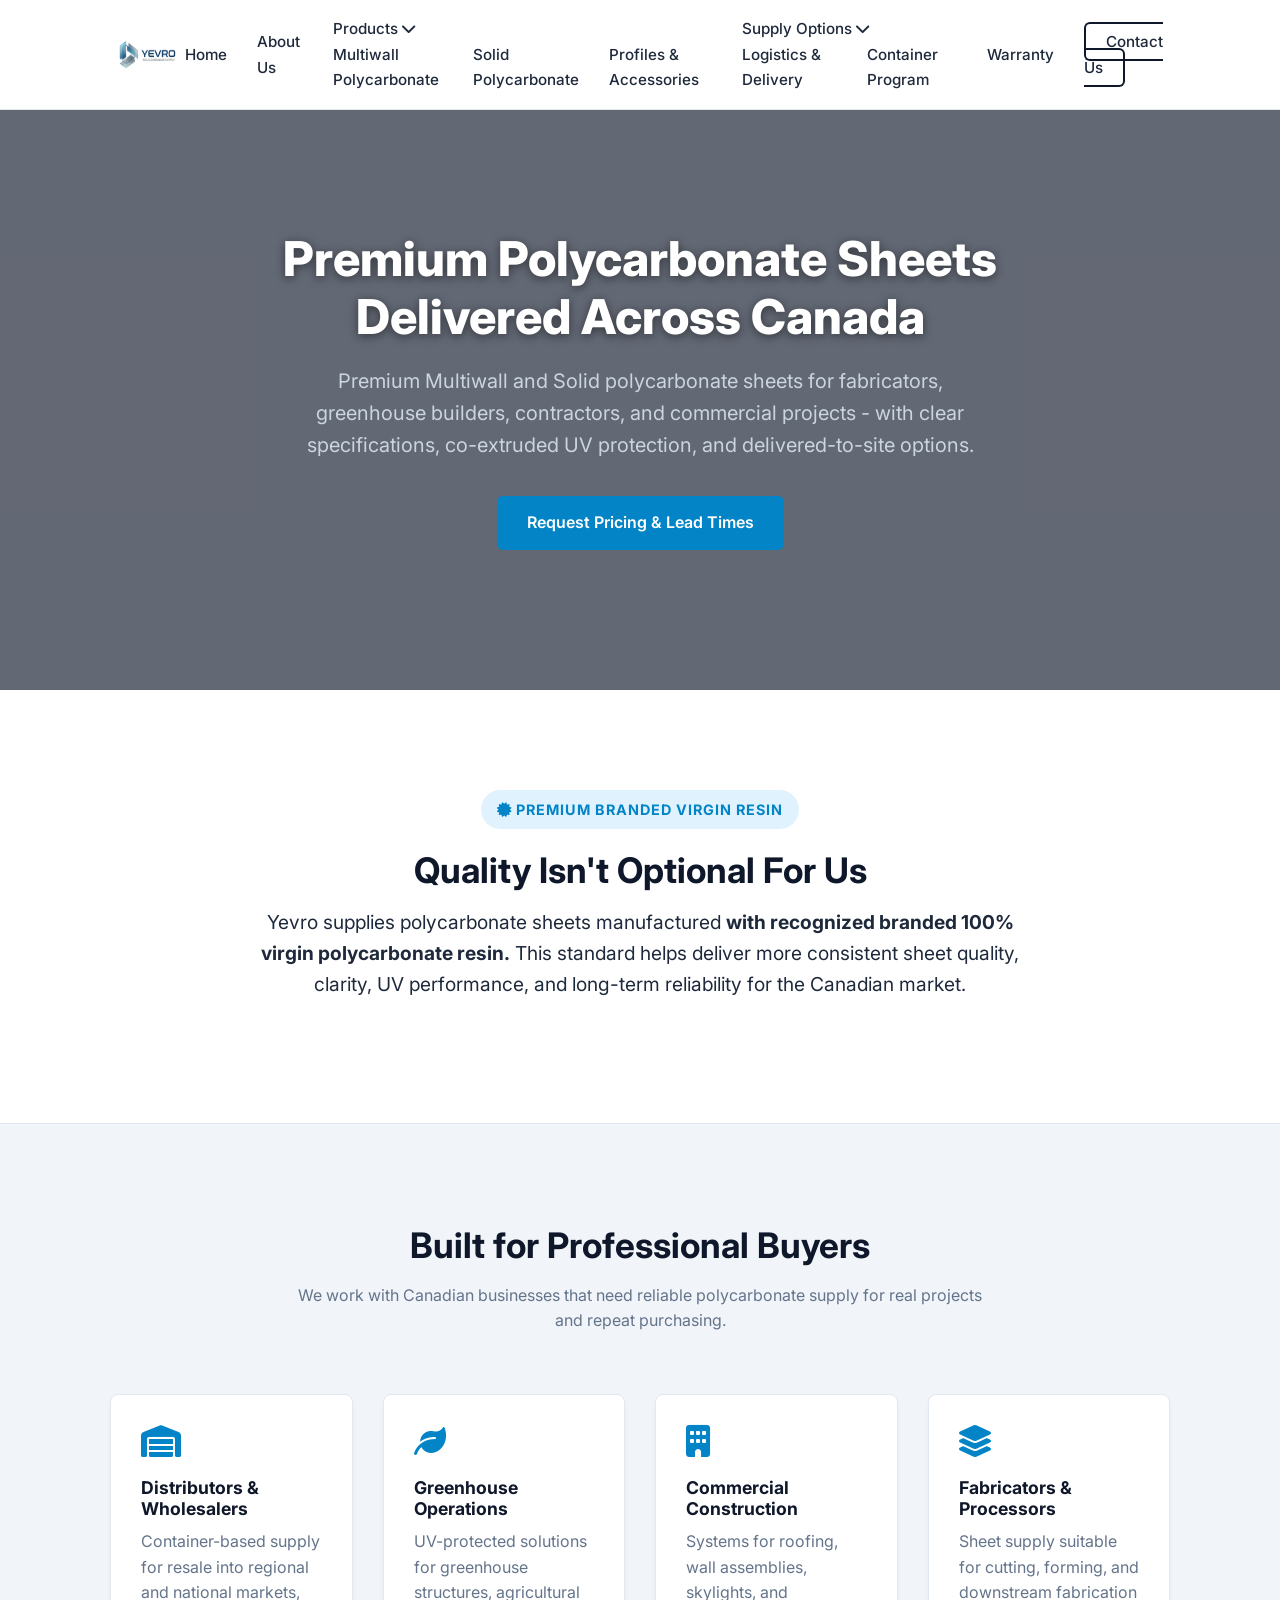
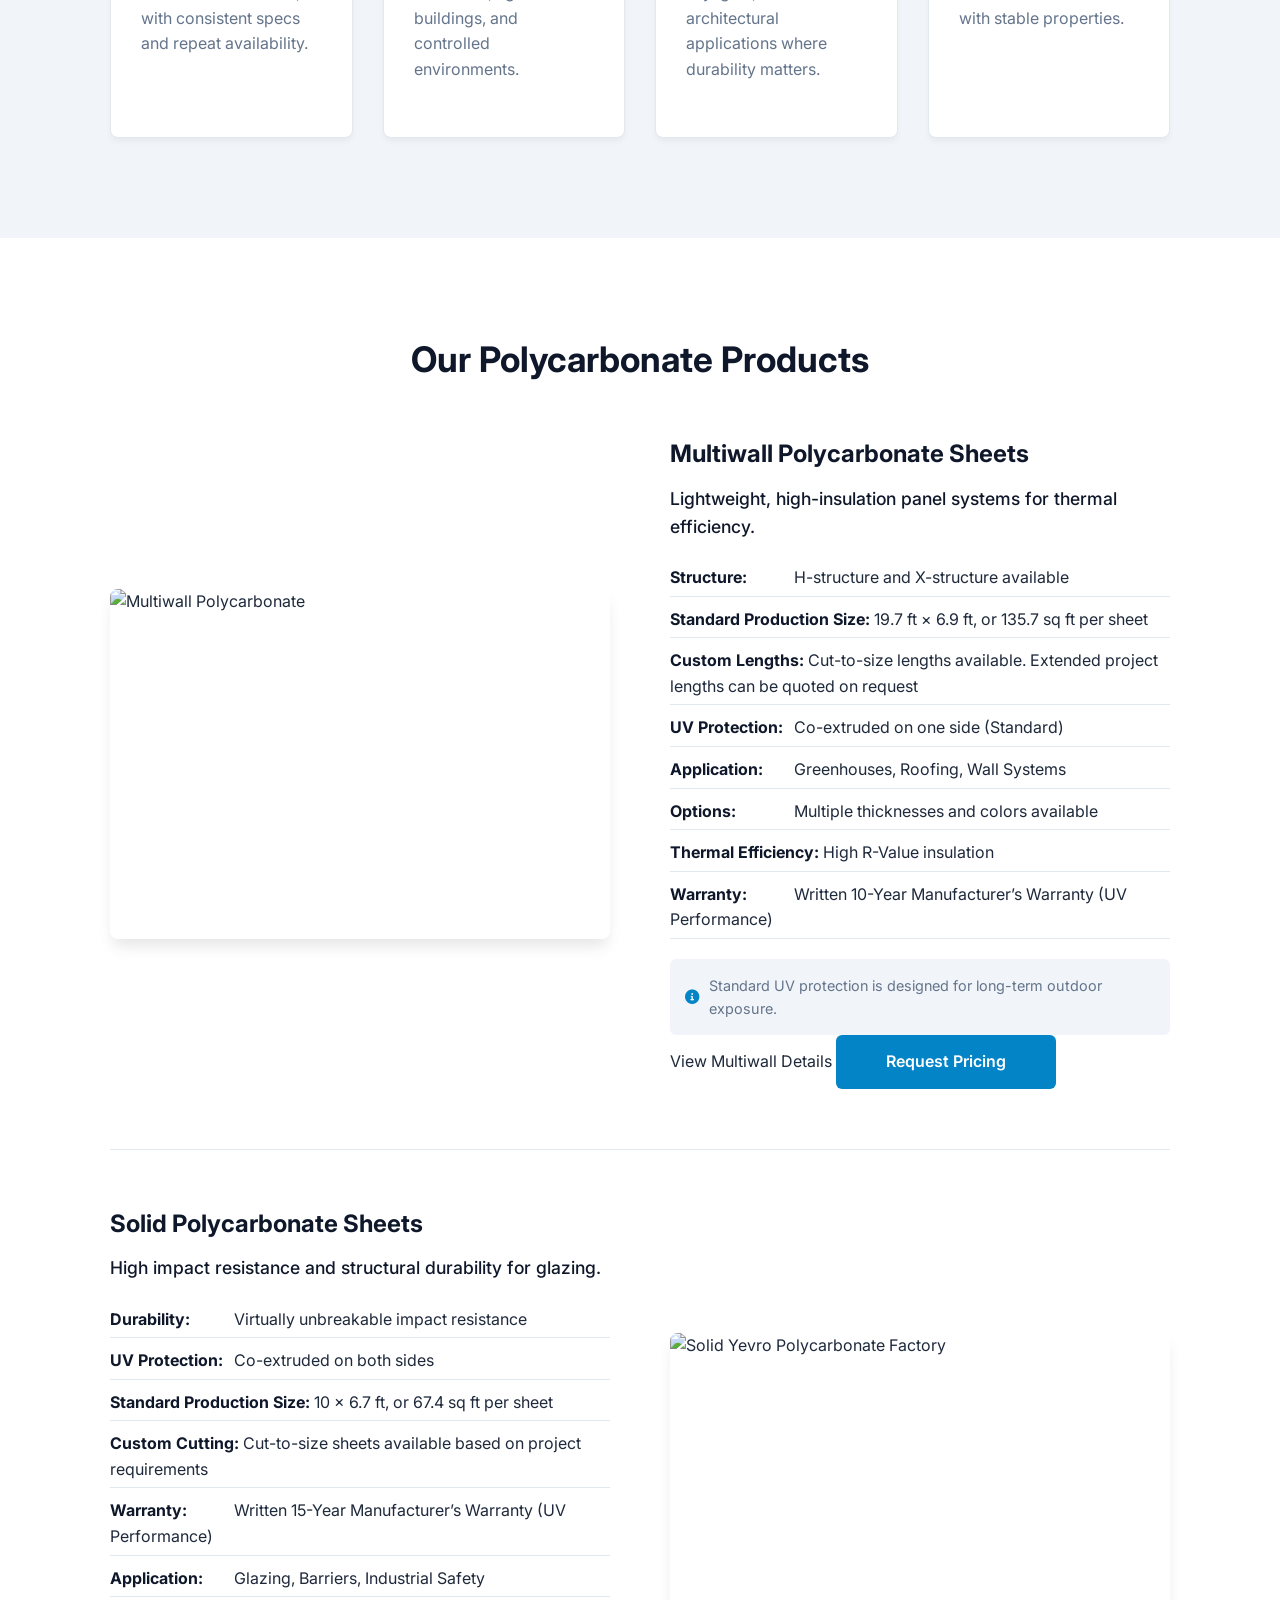
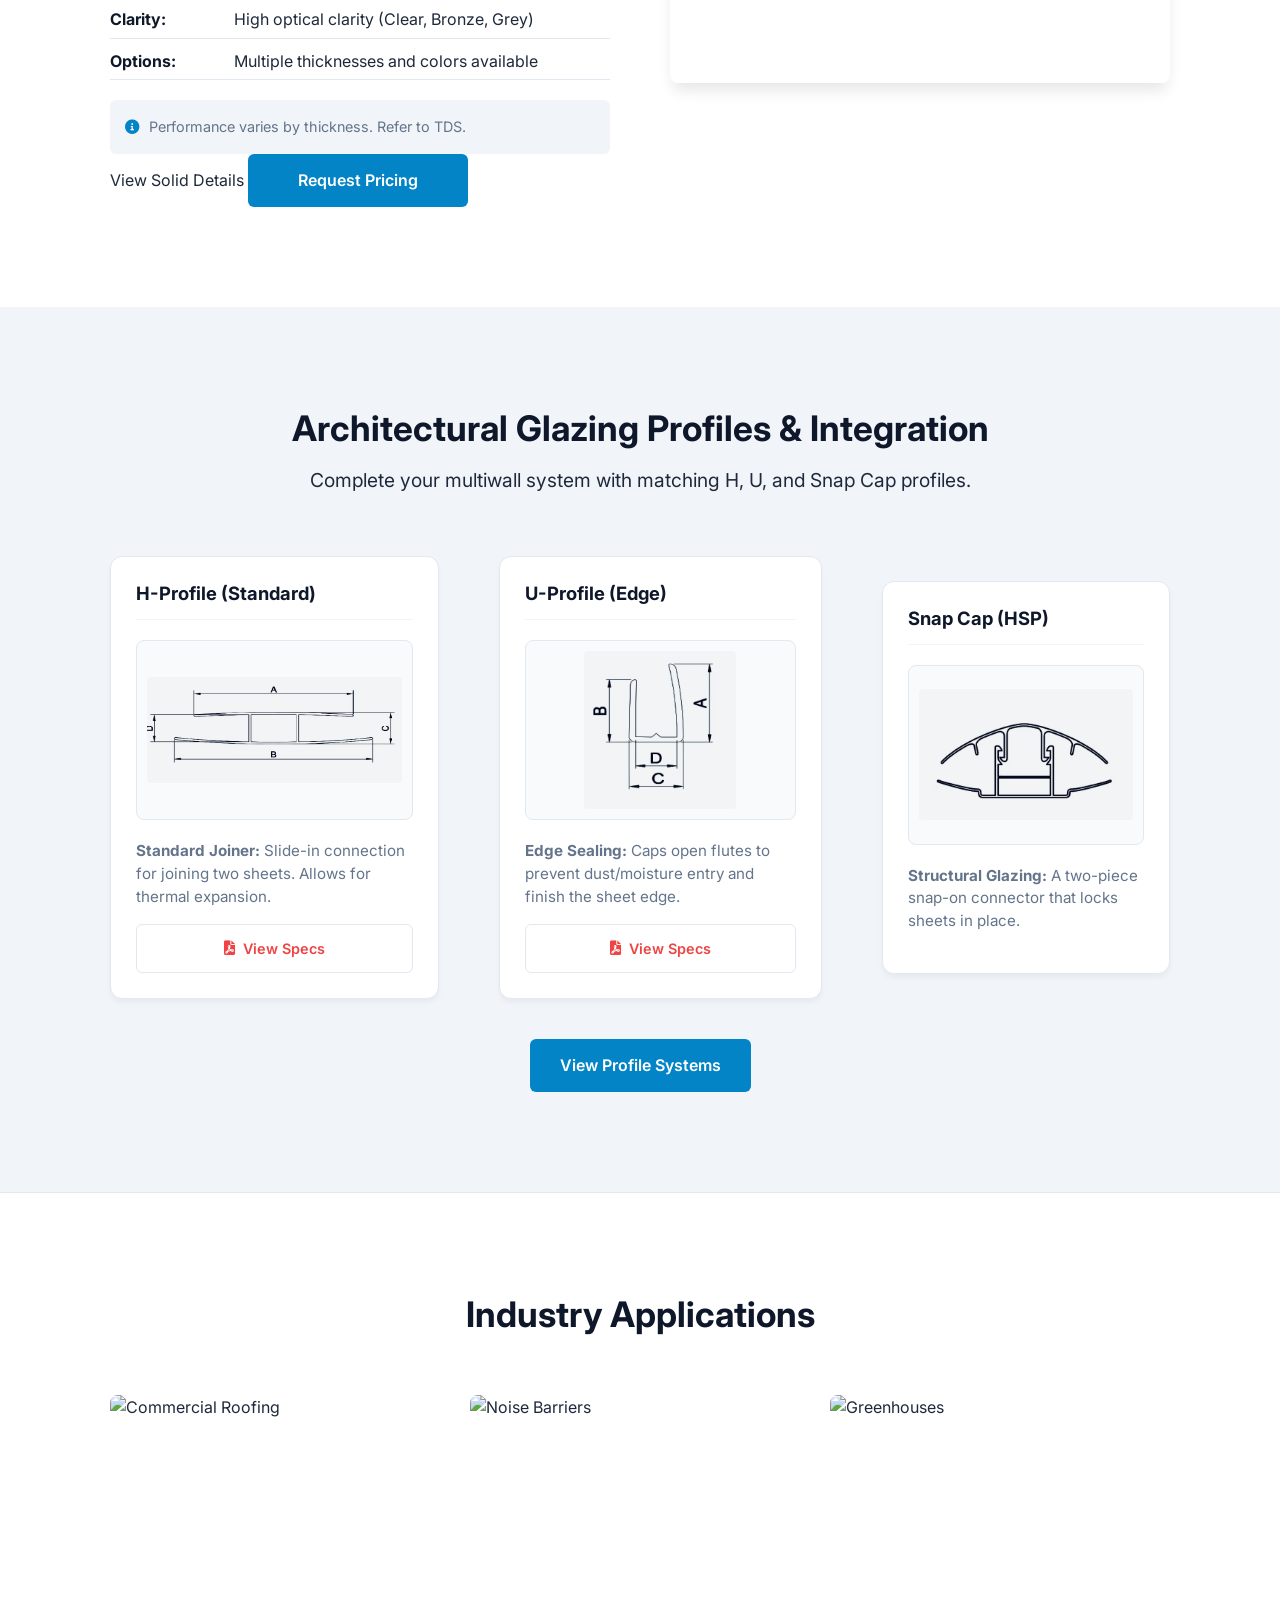
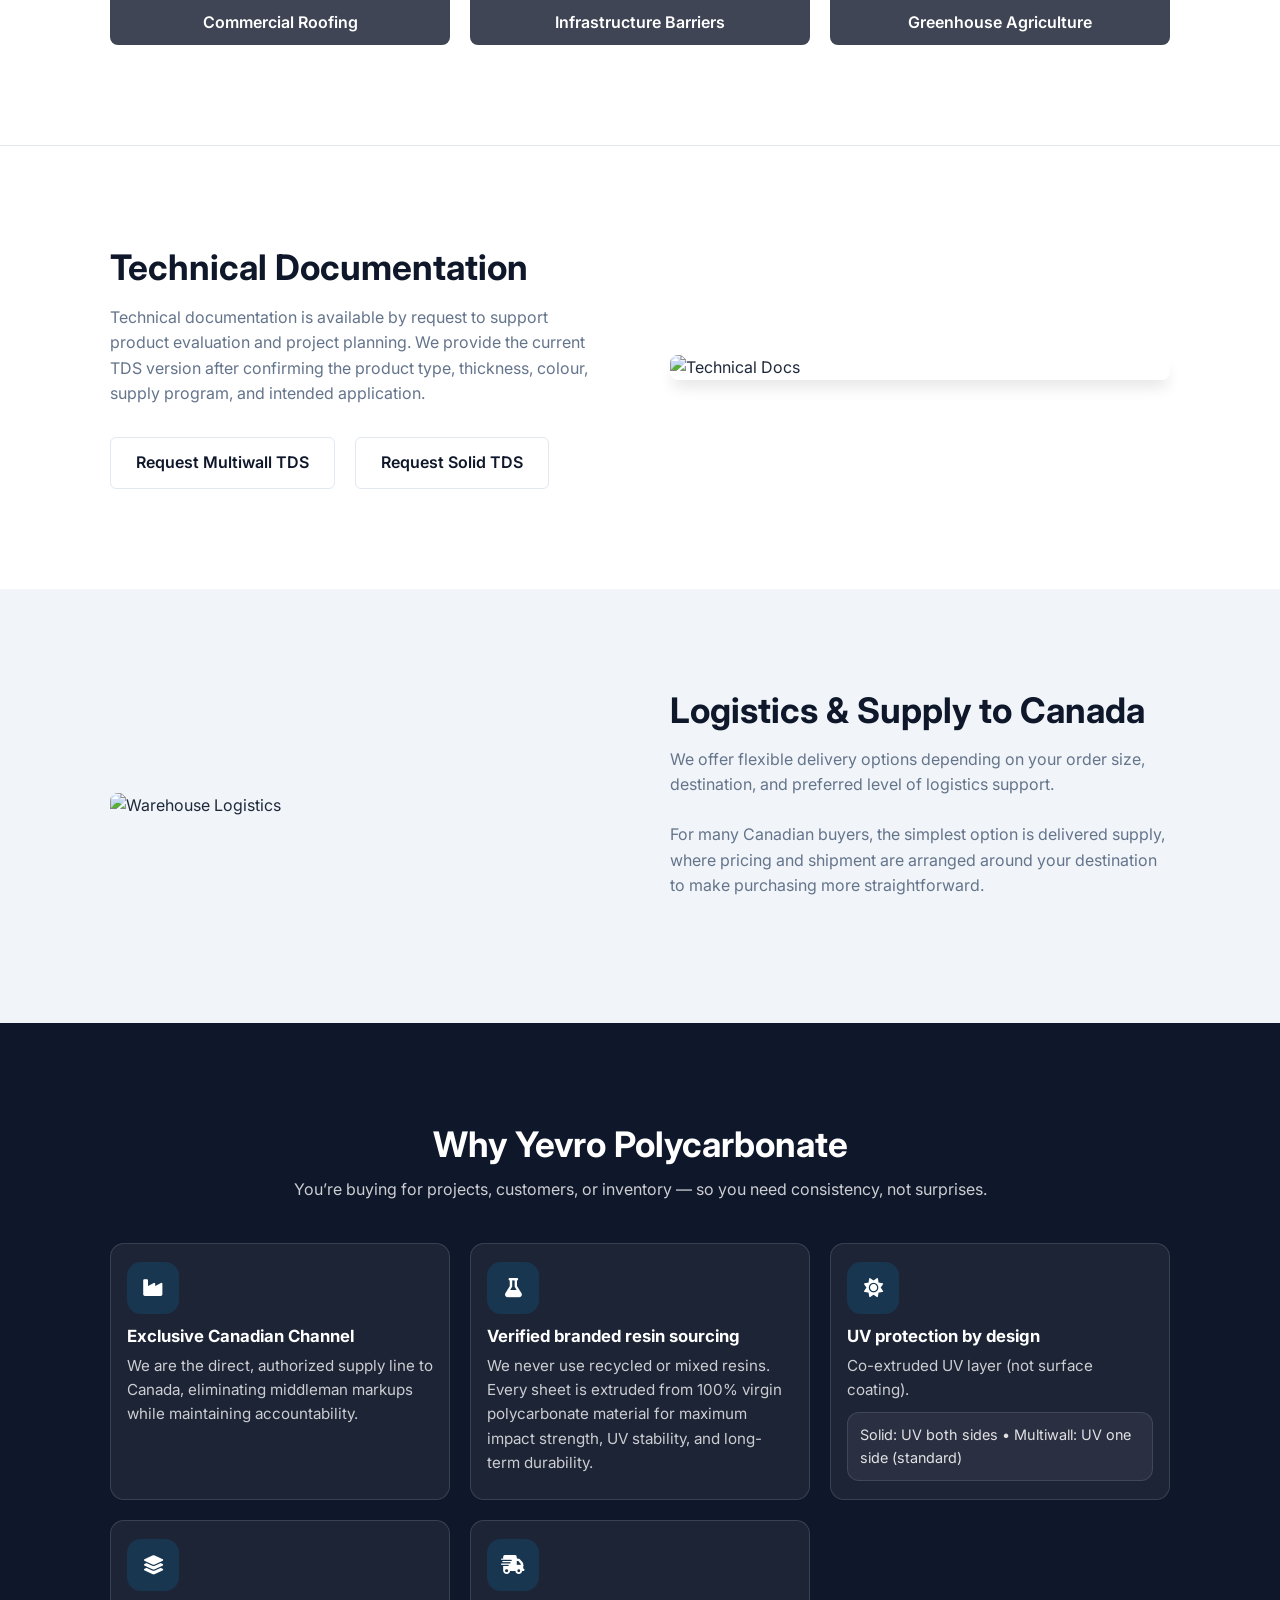
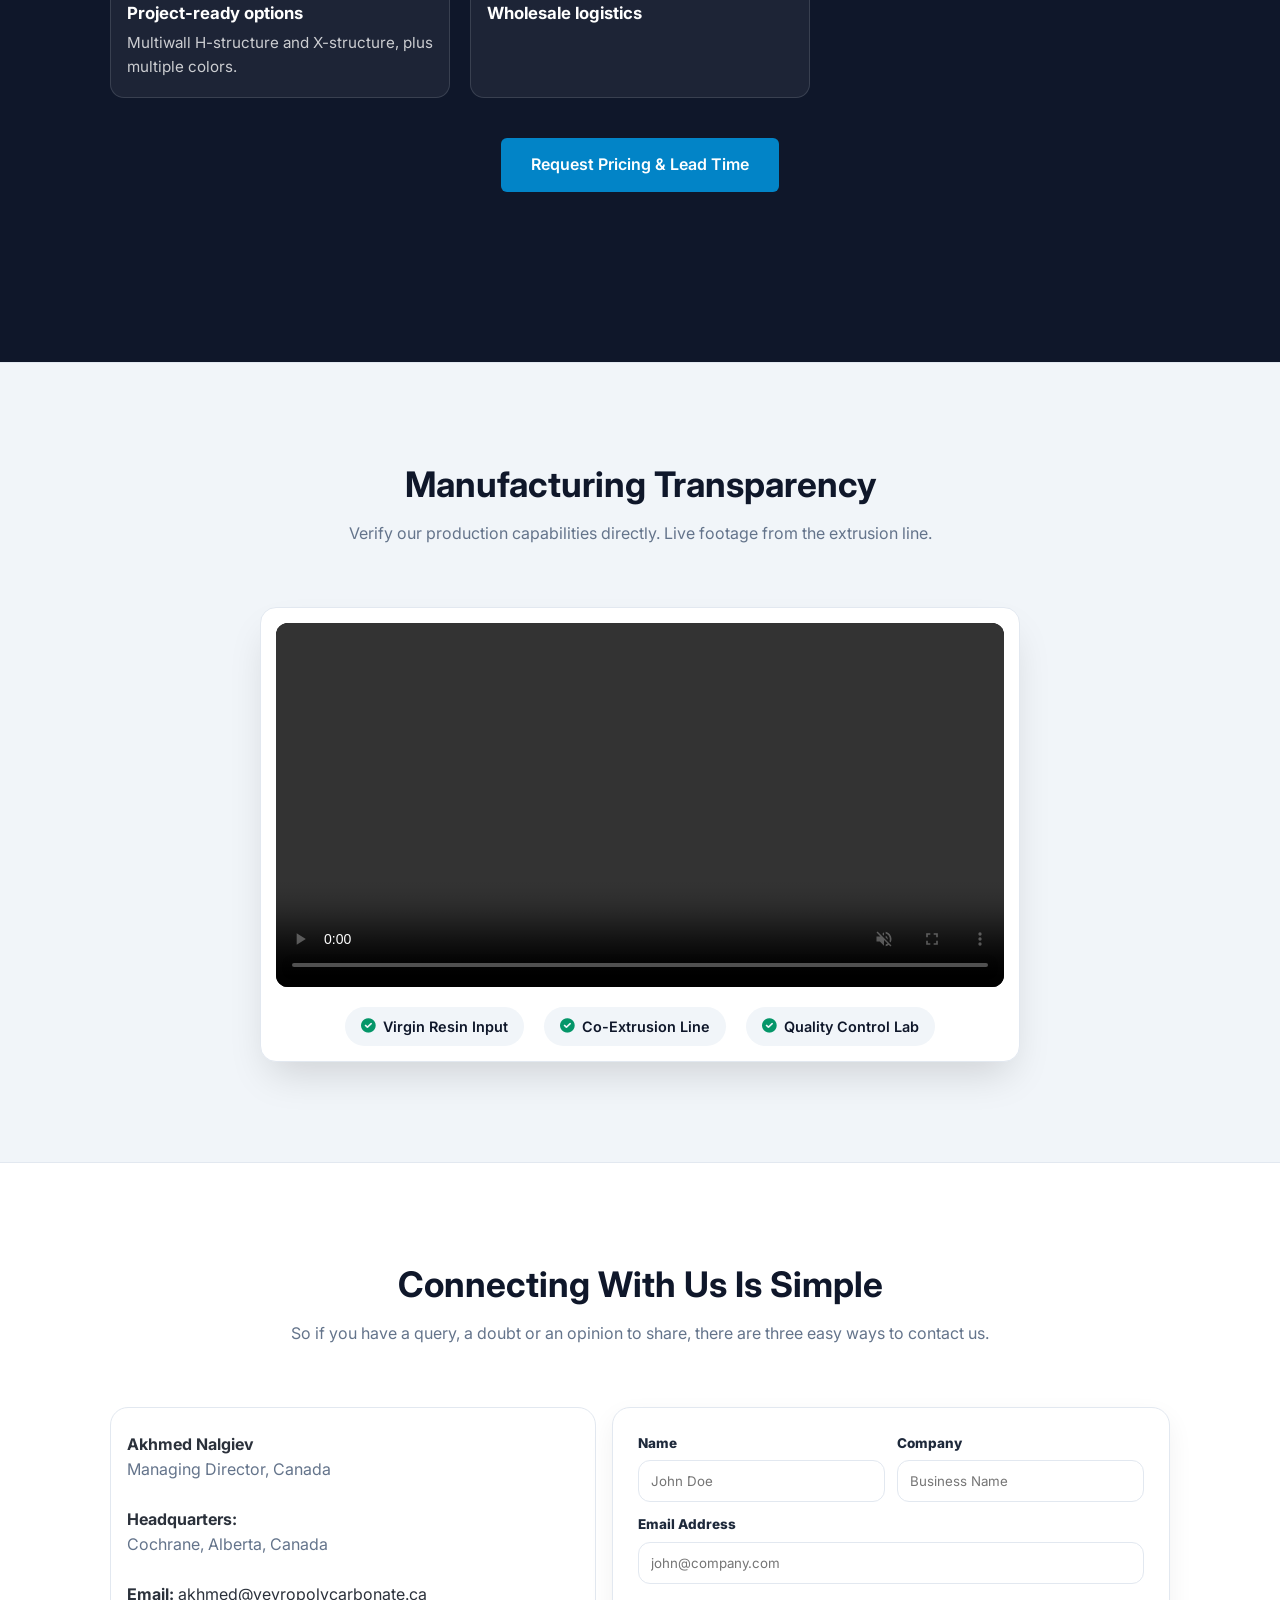
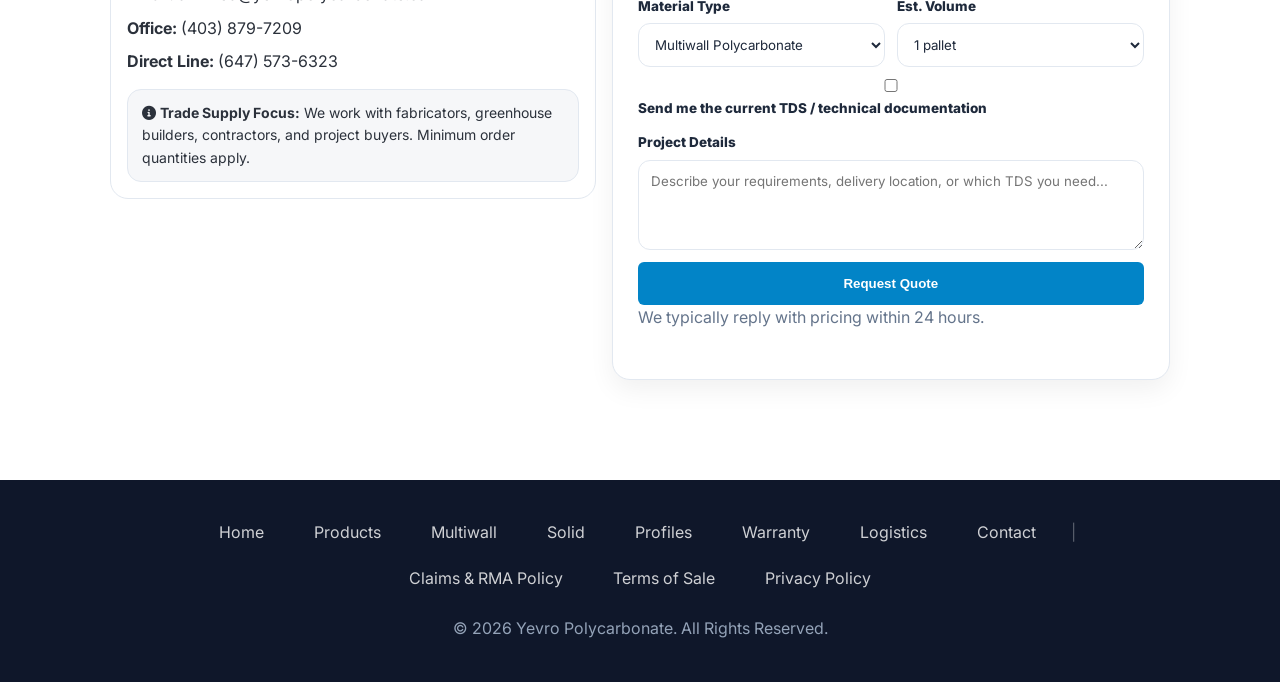
==== commit 7fd5bba9: "Update index.html" ====
--- a/index.html
+++ b/index.html
@@ -349,25 +349,12 @@
                 <div class="why-point">
                     <div class="why-ico"><i class="fas fa-shipping-fast"></i></div>
                     <h3>Wholesale logistics</h3>
-                    <p>Clear terms: DAP (Canada) / DDP. </p>
                 </div>
             </div>
             <div style="display: flex; justify-content: center; margin-bottom: 70px;">
                 <a href="#contact" class="btn-primary">Request Pricing & Lead Time</a>
             </div>
-            <div style="max-width: 1000px; margin: 0 auto; text-align: center;">
-                <a href="assets/yevro-canadian-polycarbonate-supplier-infographic.png" target="_blank" title="Click to view full screen" style="display: block; position: relative; border-radius: 16px; overflow: hidden; border: 1px solid rgba(255,255,255,0.15); box-shadow: 0 20px 50px rgba(0,0,0,0.4); background: white;">
-                    <img src="assets/yevro-canadian-polycarbonate-supplier-infographic.png" alt="European Polycarbonate Advantage - Makrolon Resin and 0% Duty Logistics" style="width: 100%; height: auto; display: block; margin: 0;">
-                    <div style="position: absolute; top: 15px; right: 15px; background: rgba(15, 23, 42, 0.9); color: white; padding: 8px 16px; border-radius: 30px; font-size: 0.85rem; font-weight: 600; box-shadow: 0 4px 6px rgba(0,0,0,0.2); pointer-events: none;">
-                        <i class="fas fa-search-plus"></i> Tap to Zoom
-                    </div>
-                </a>
-                <div style="margin-top: 25px;">
-                    <a href="assets/yevro-canadian-polycarbonate-supplier-infographic.png" download="Yevro-European-Polycarbonate-Advantage.png" class="btn-primary" style="background: rgba(255,255,255,0.1); border: 1px solid rgba(255,255,255,0.3); color: white;">
-                        <i class="fas fa-download"></i> Save Supply Chain Guide
-                    </a>
-                </div>
-            </div>
+            
         </div>
     </section>
 
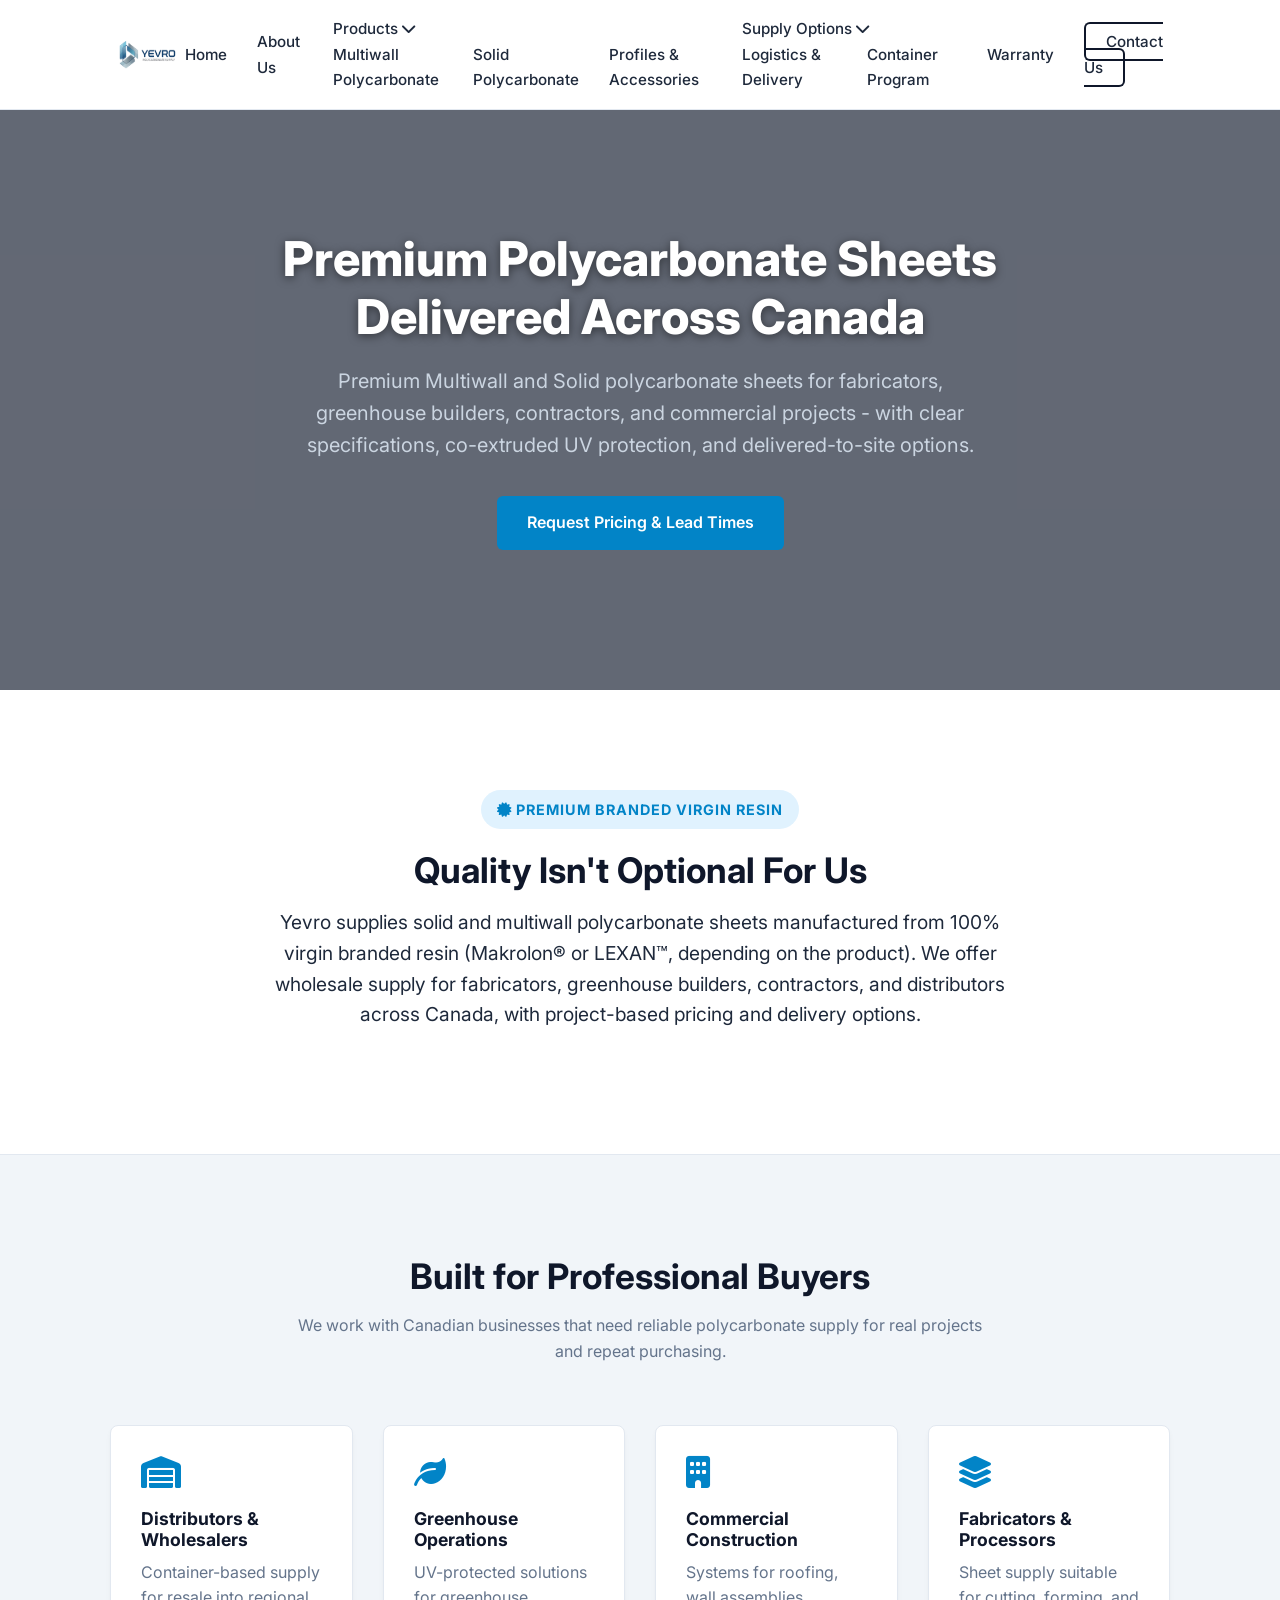
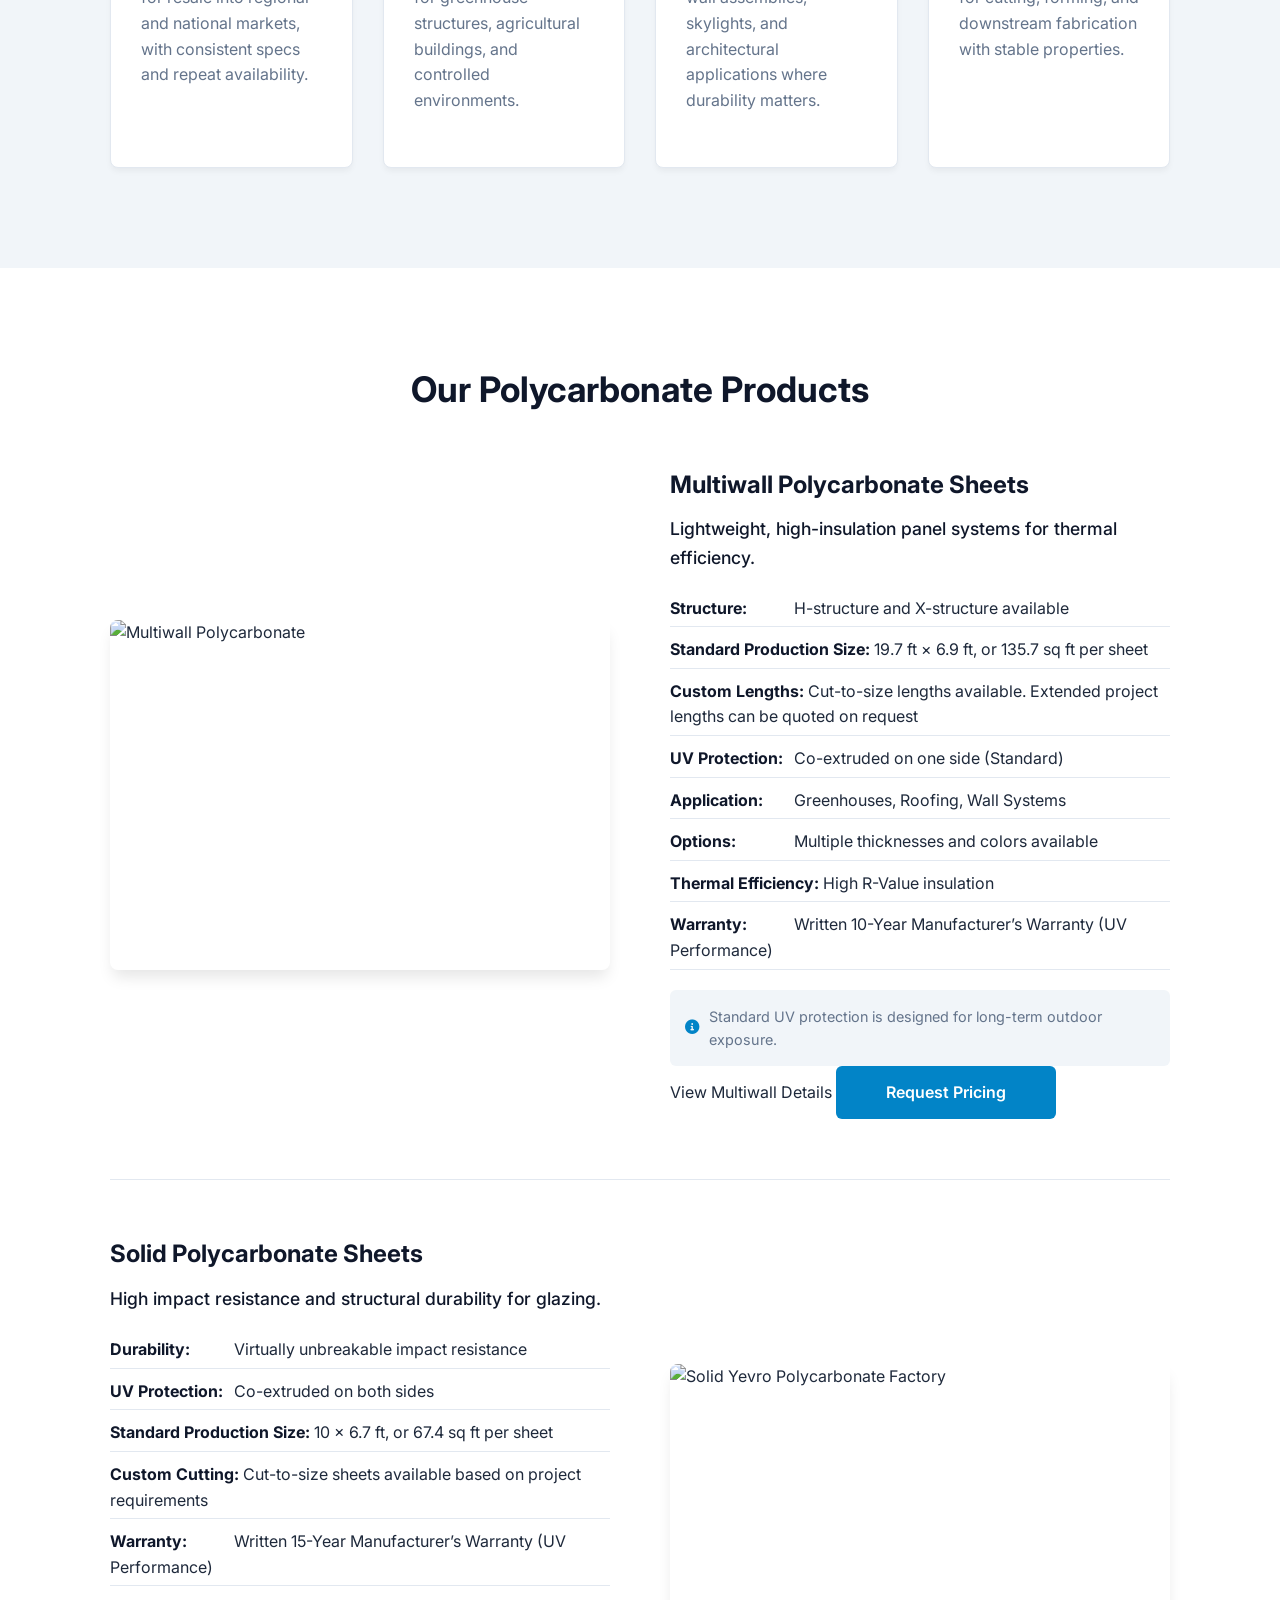
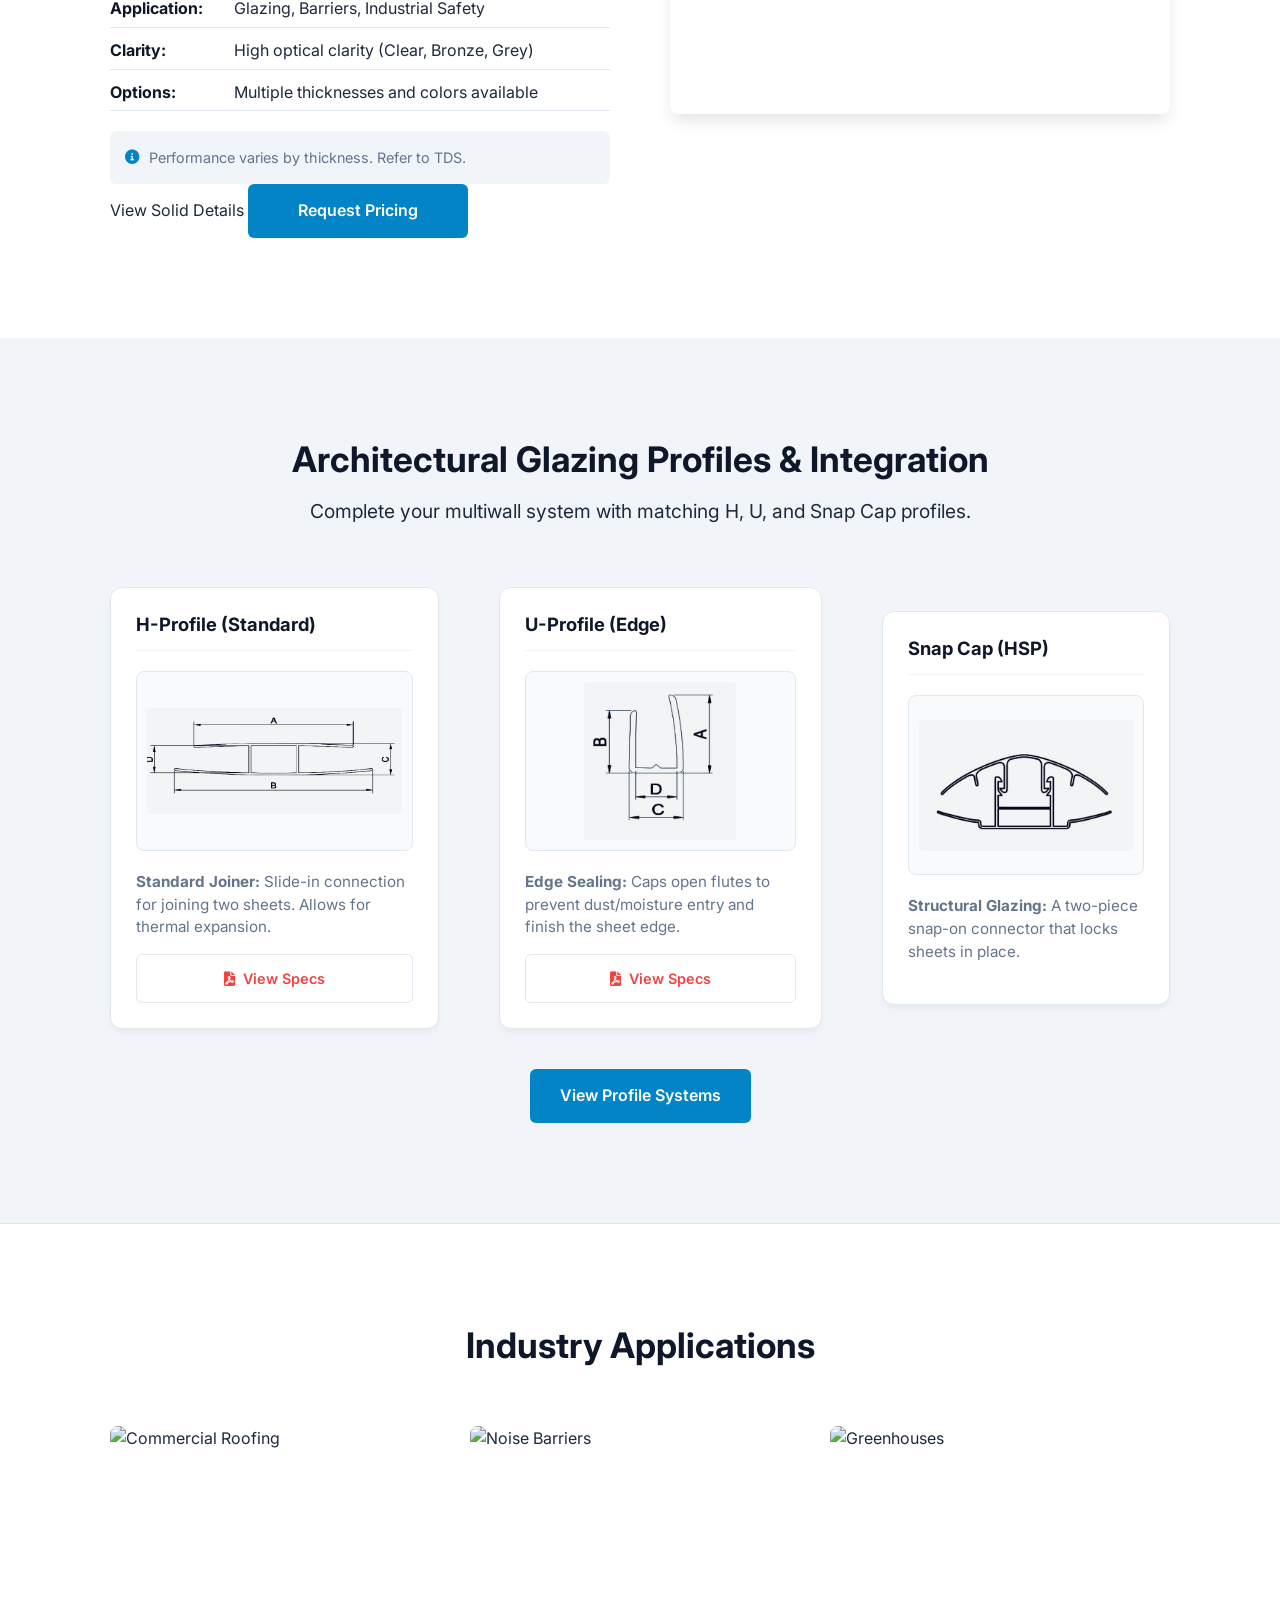
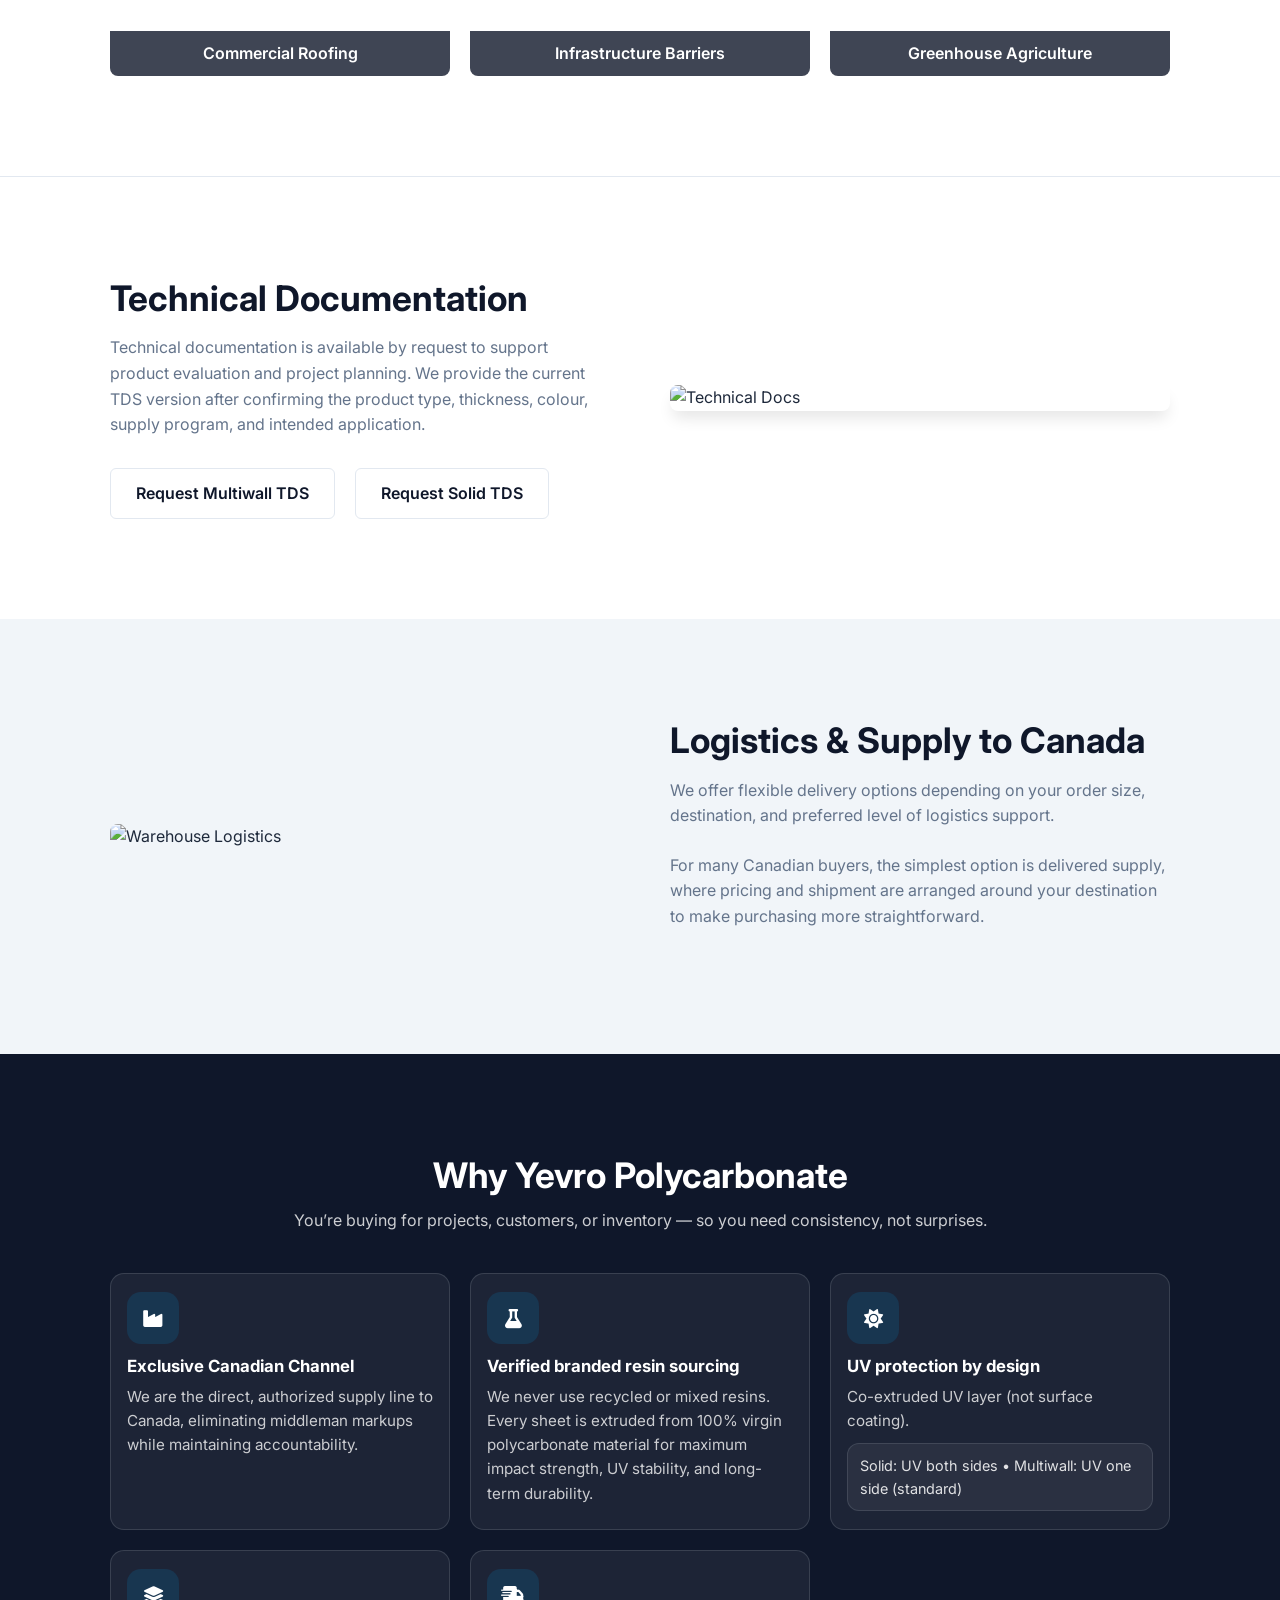
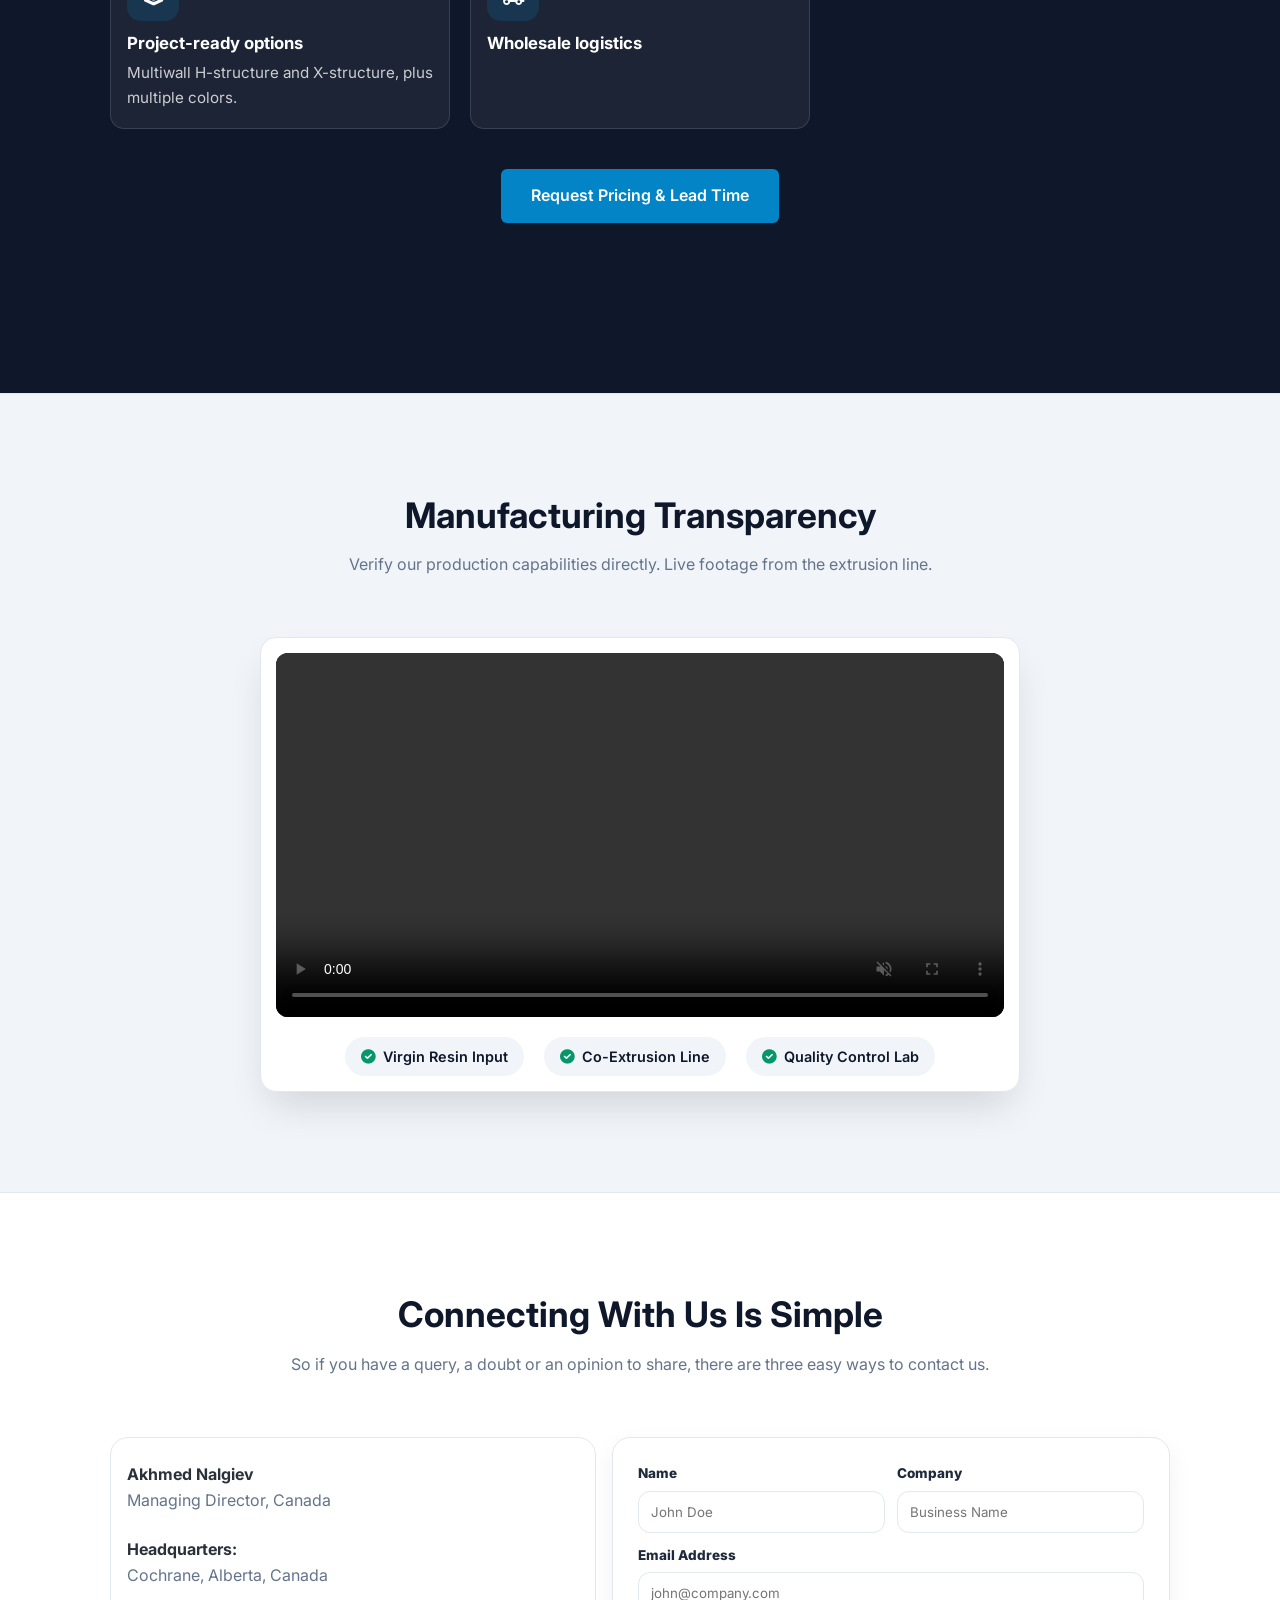
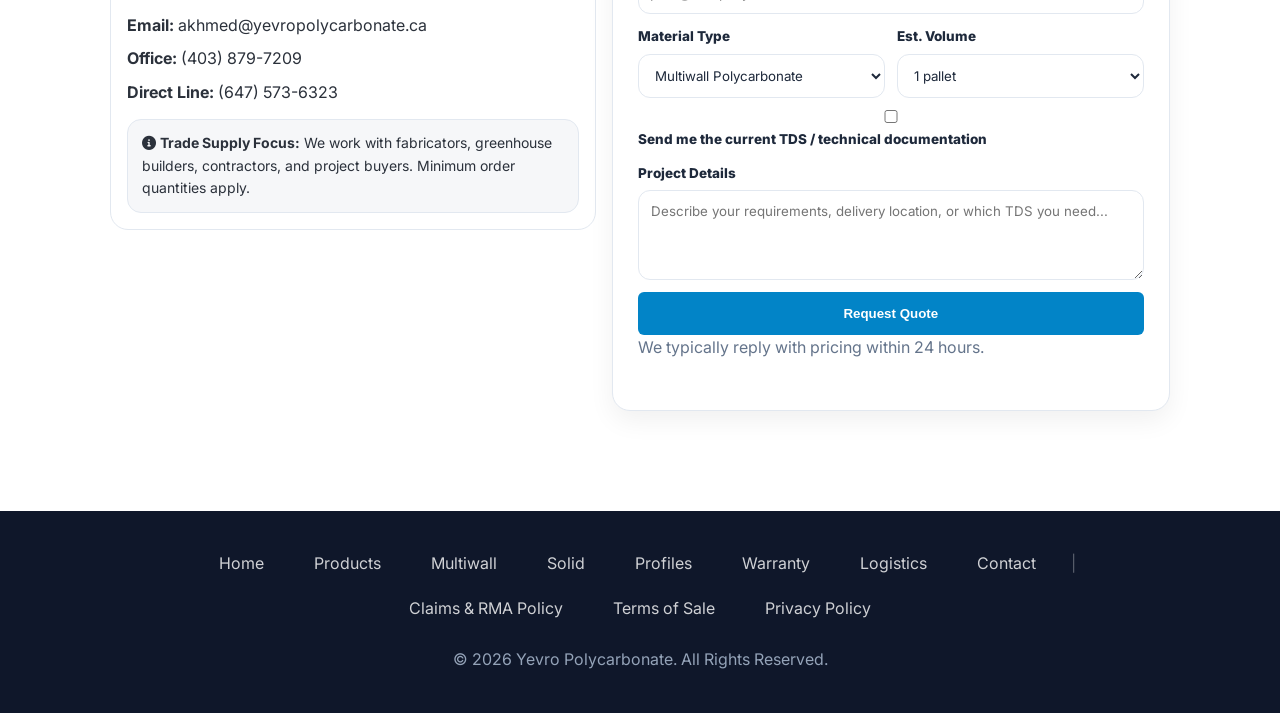
==== commit 0c7dc71d: "Update index.html" ====
--- a/index.html
+++ b/index.html
@@ -101,7 +101,7 @@
                 <i class="fas fa-certificate"></i> Premium Branded Virgin Resin
             </div>
             <h2 class="section-heading">Quality Isn't Optional For Us</h2>
-            <p class="lead-text"> Yevro supplies polycarbonate sheets manufactured <strong> with recognized branded 100% virgin polycarbonate resin.</strong> This standard helps deliver more consistent sheet quality, clarity, UV performance, and long-term reliability for the Canadian market.</p>
+            <p class="lead-text"> Yevro supplies solid and multiwall polycarbonate sheets manufactured from 100% virgin branded resin (Makrolon® or LEXAN™, depending on the product). We offer wholesale supply for fabricators, greenhouse builders, contractors, and distributors across Canada, with project-based pricing and delivery options.</p>
         </div>
     </section>
 
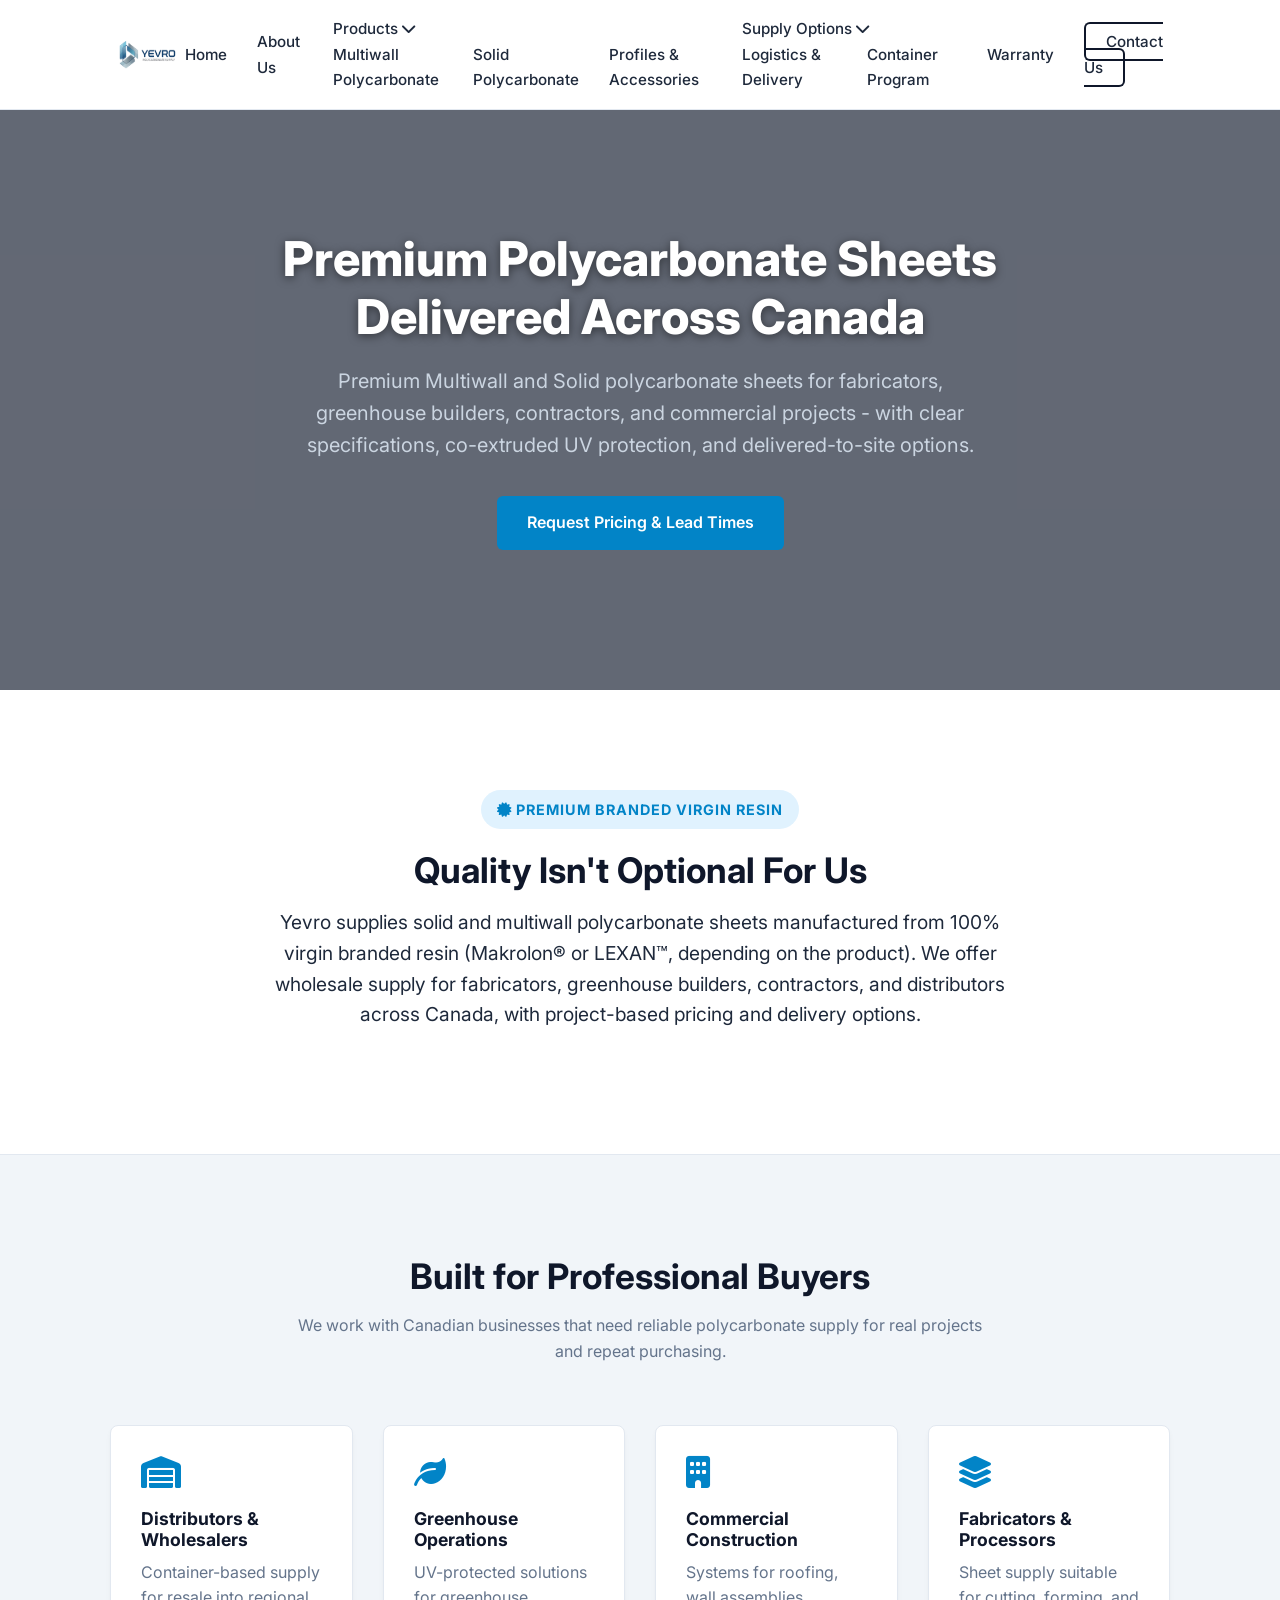
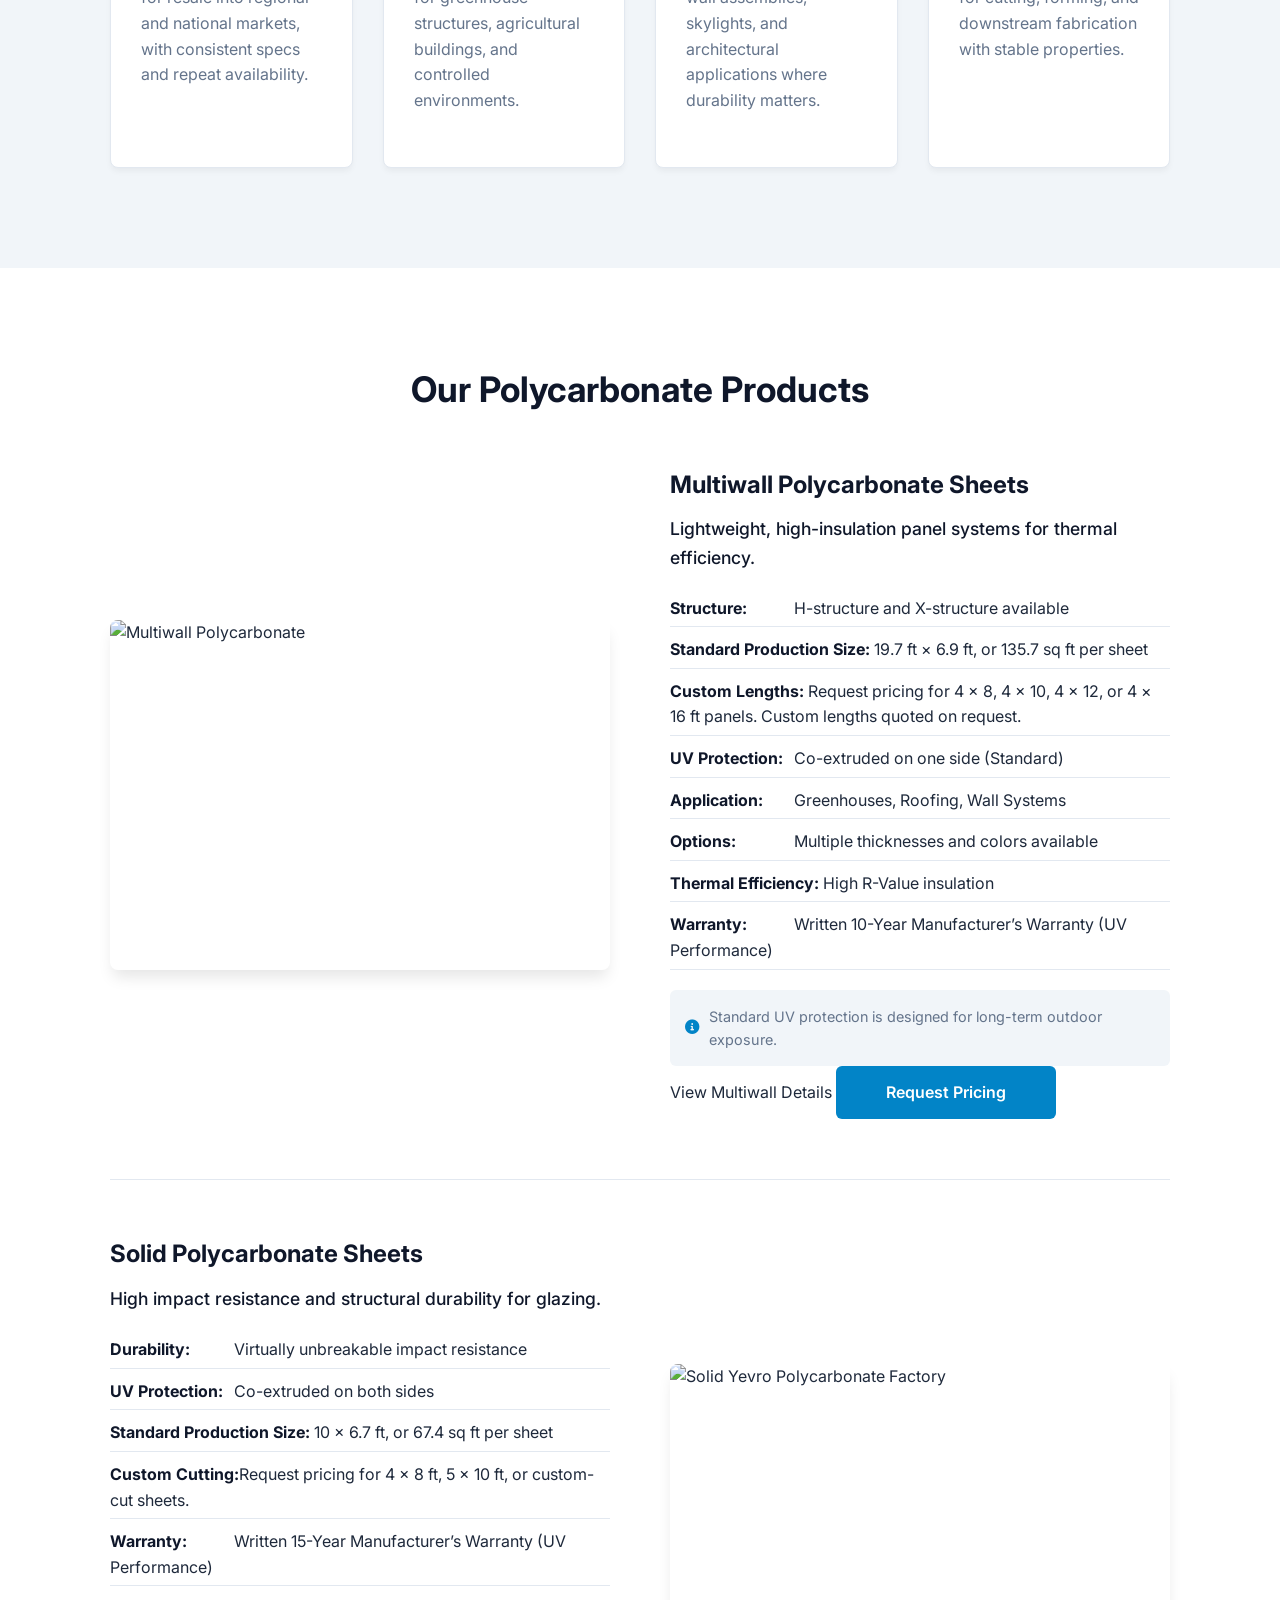
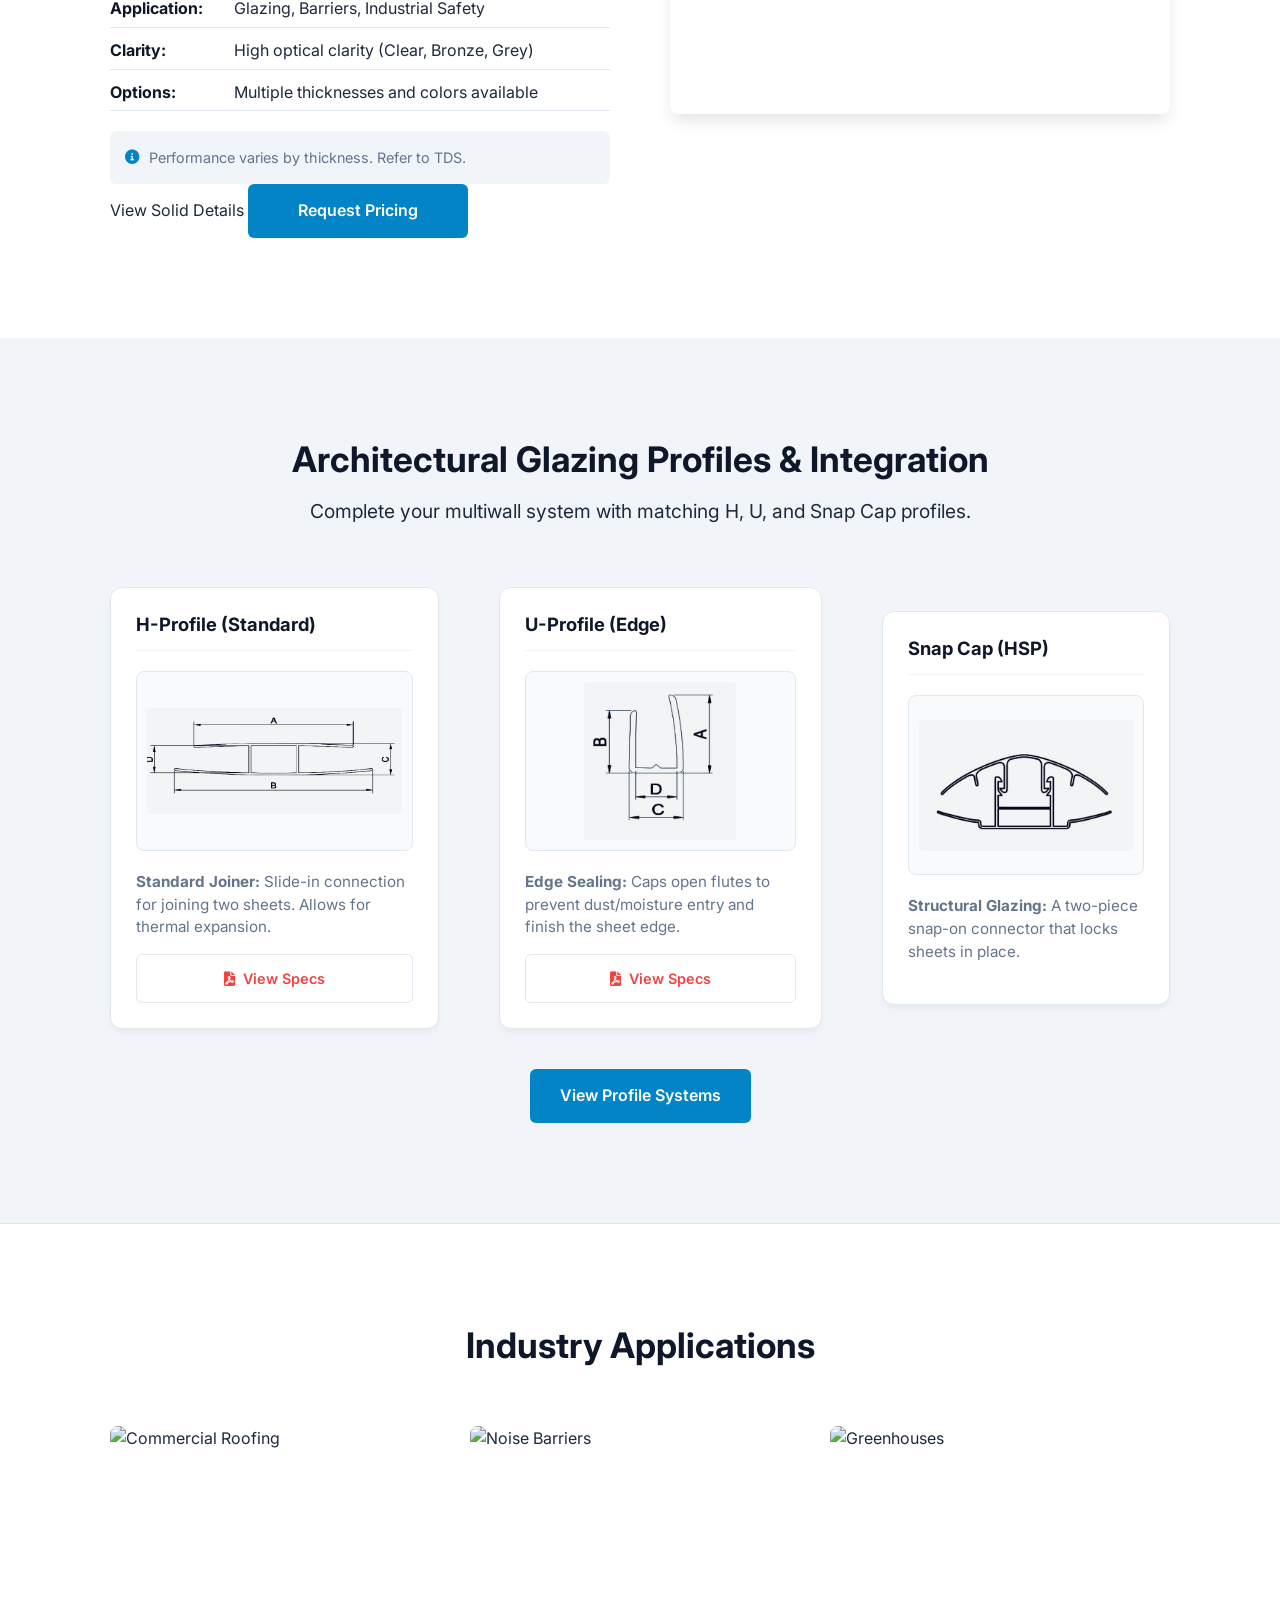
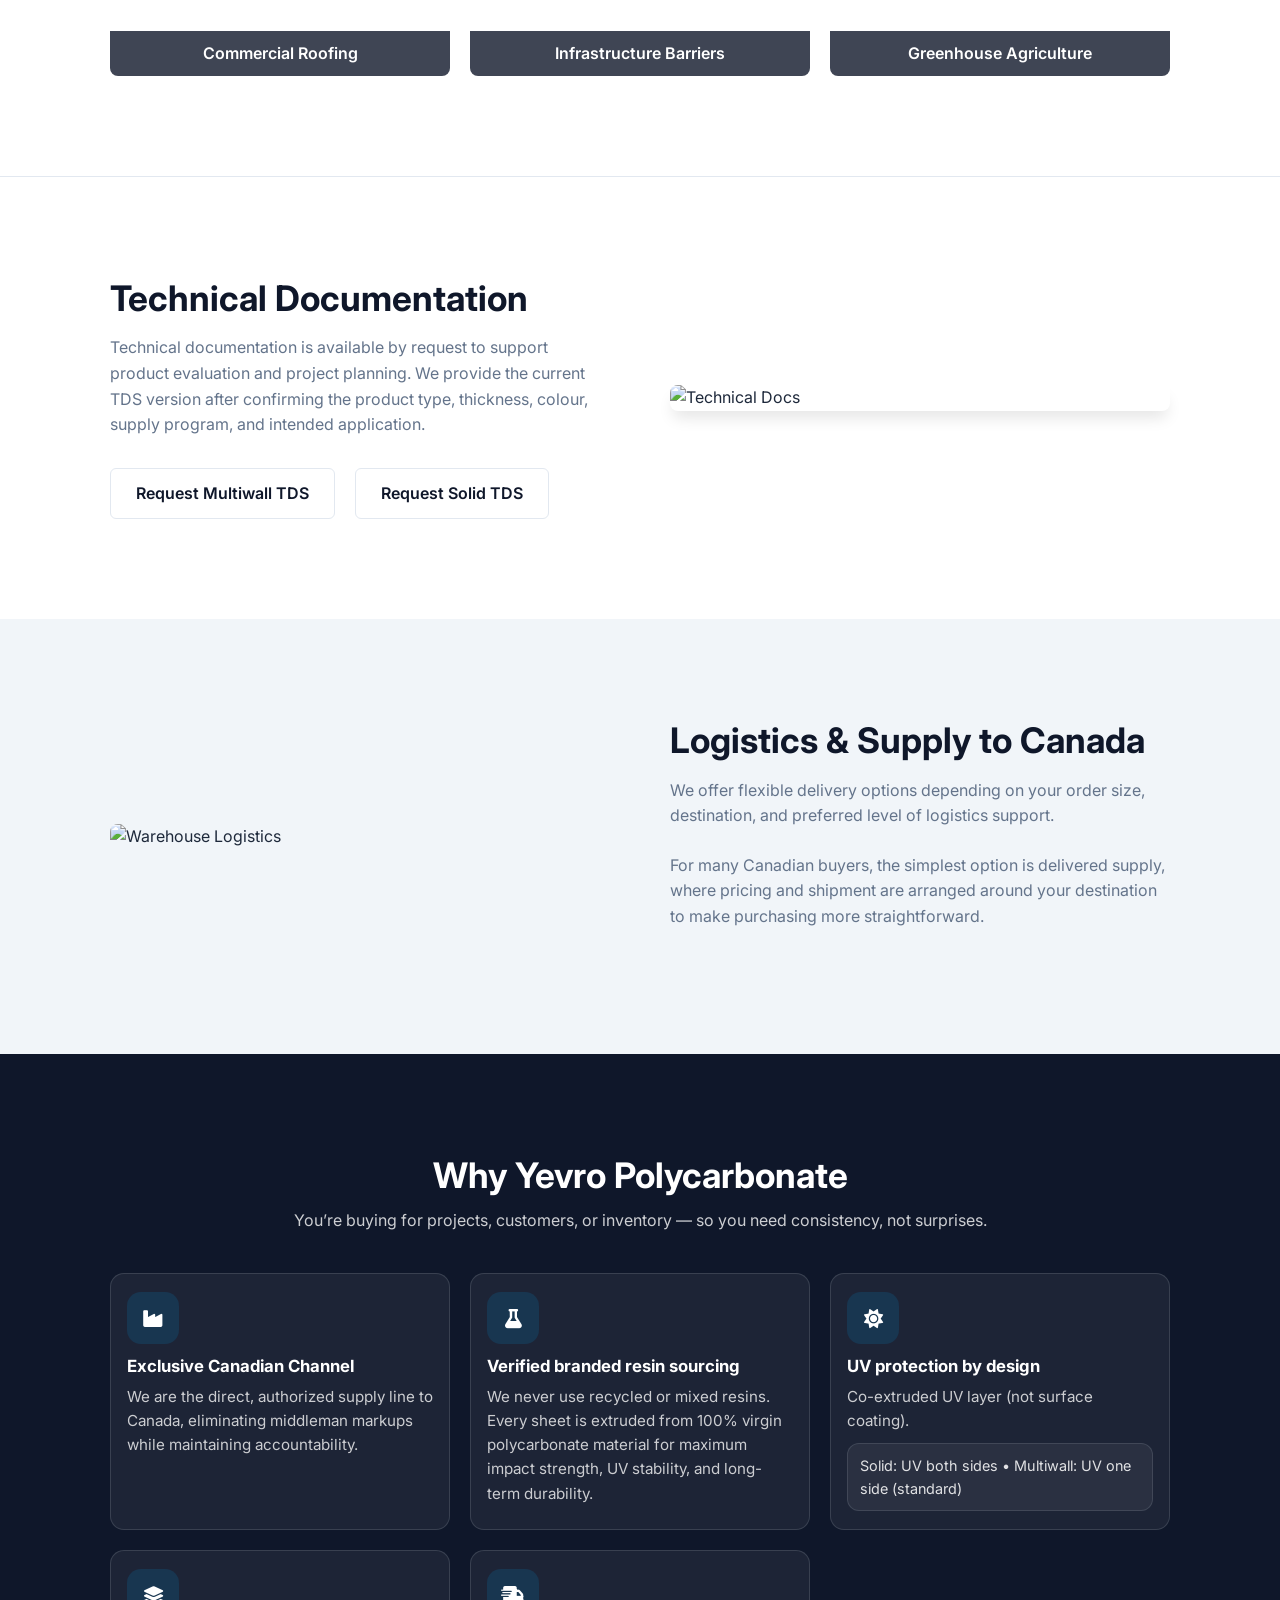
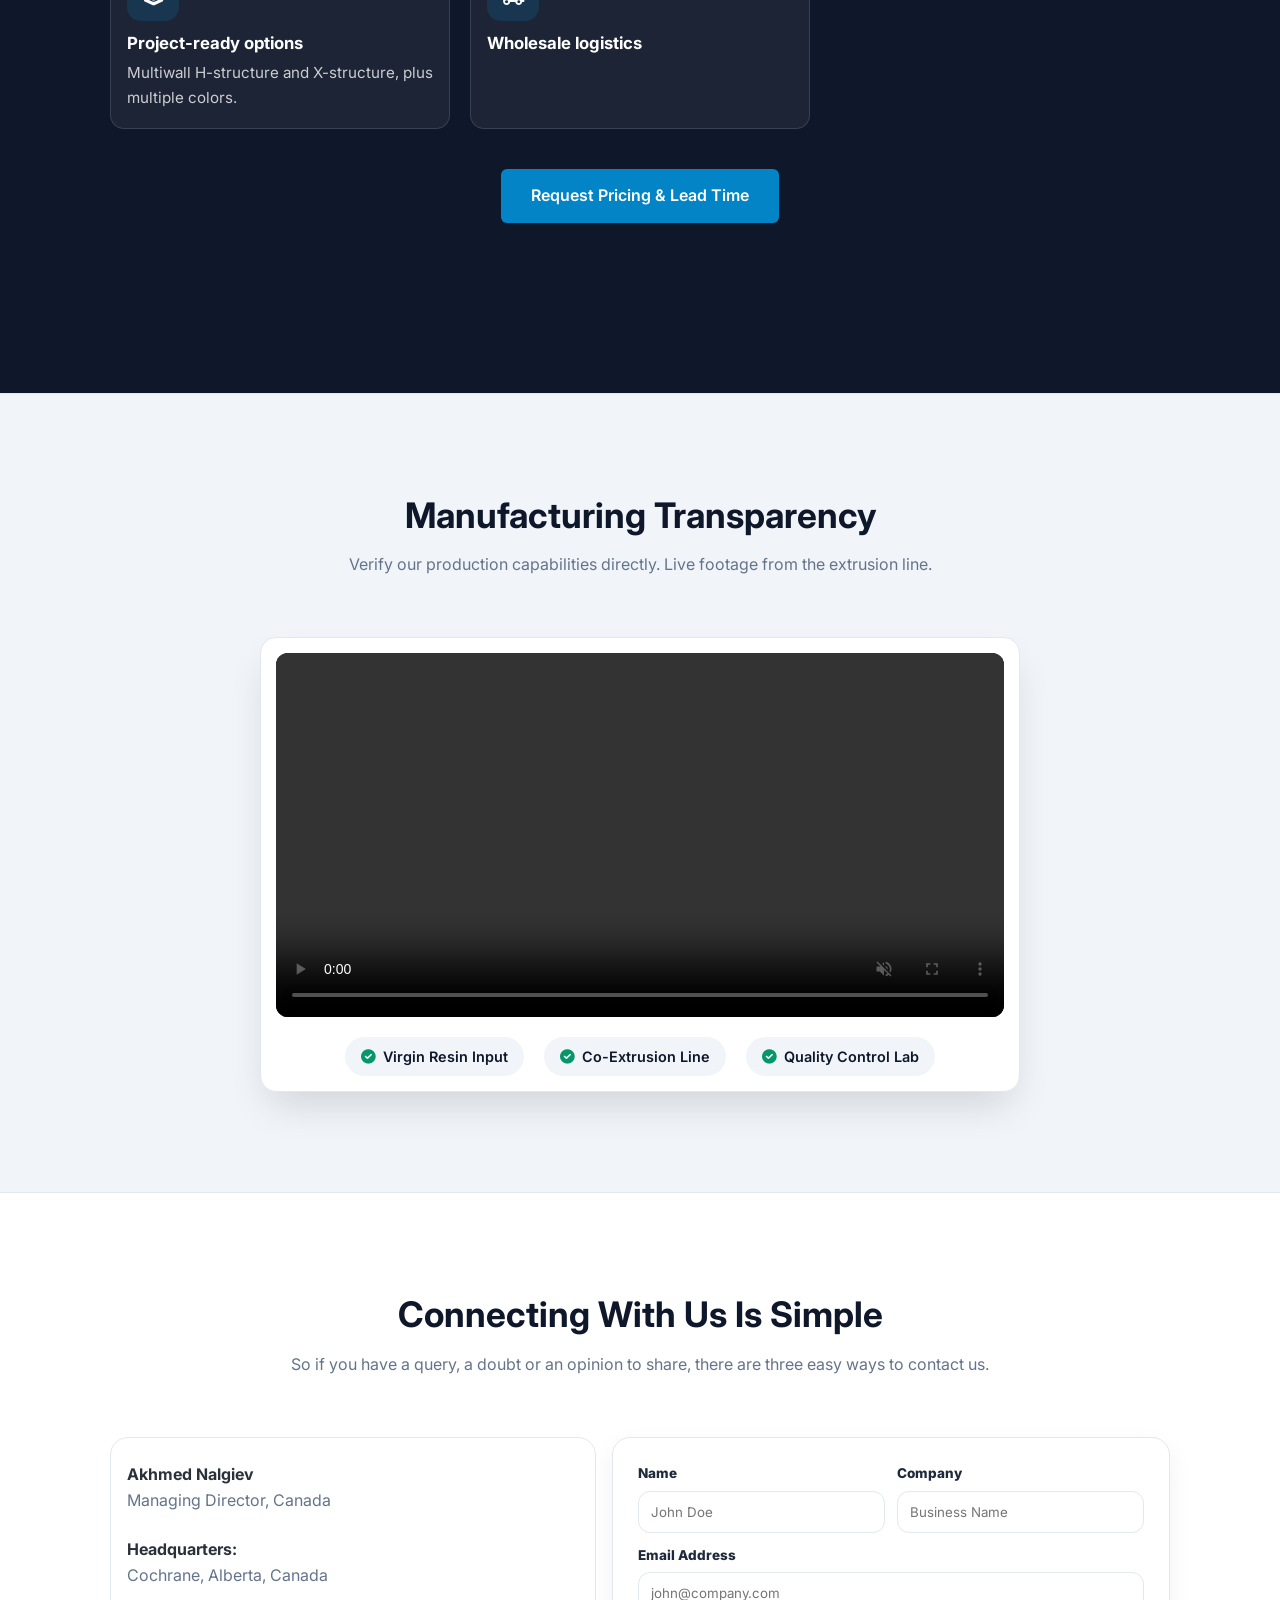
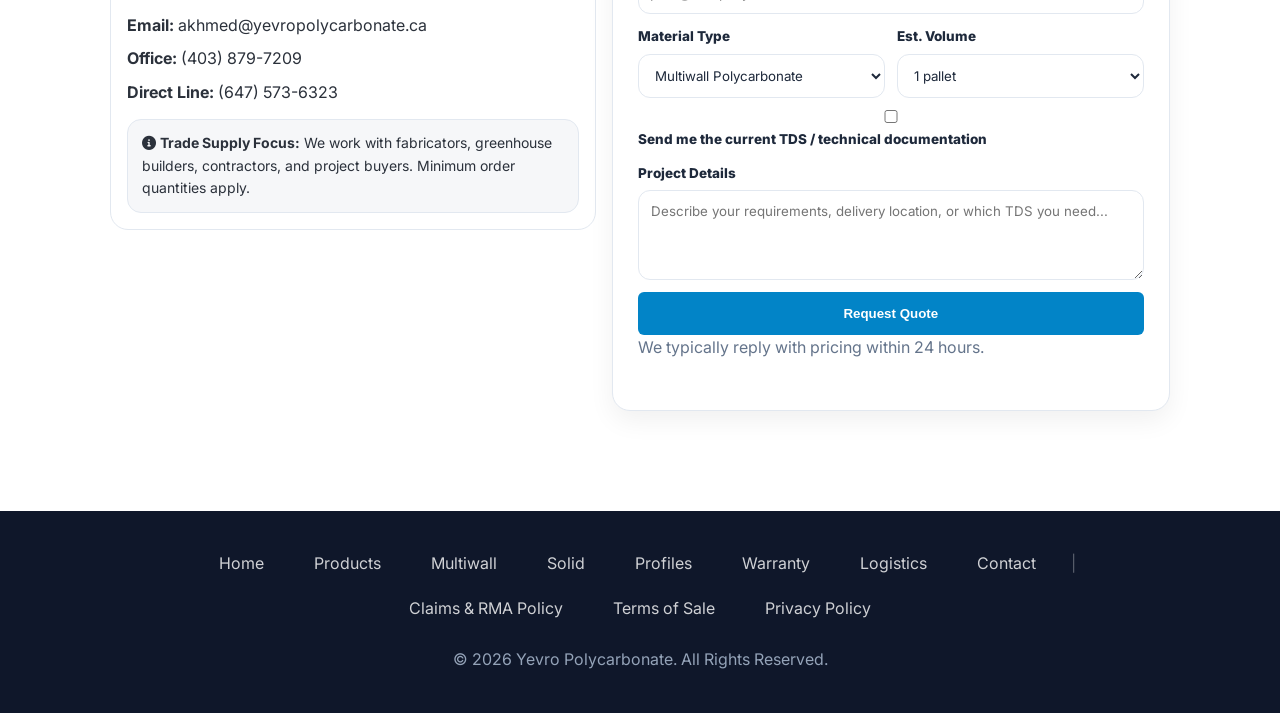
==== commit 9478f521: "Update index.html" ====
--- a/index.html
+++ b/index.html
@@ -151,7 +151,7 @@
                     <ul class="spec-list">
                         <li><strong>Structure:</strong> H-structure and X-structure available</li>
                          <li><strong>Standard Production Size:</strong> 19.7 ft × 6.9 ft, or 135.7 sq ft per sheet</li>
-                        <li><strong>Custom Lengths:</strong> Cut-to-size lengths available. Extended project lengths can be quoted on request </li>
+                        <li><strong>Custom Lengths:</strong> Request pricing for 4 × 8, 4 × 10, 4 × 12, or 4 × 16 ft panels. Custom lengths quoted on request. </li>
                         <li><strong>UV Protection:</strong> Co-extruded on one side (Standard)</li>
                         <li><strong>Application:</strong> Greenhouses, Roofing, Wall Systems</li>
                         <li><strong>Options:</strong> Multiple thicknesses and colors available</li>
@@ -181,7 +181,7 @@
                         <li><strong>Durability:</strong> Virtually unbreakable impact resistance</li>
                         <li><strong>UV Protection:</strong> Co-extruded on both sides</li>
                         <li><strong>Standard Production Size:</strong> 10 × 6.7 ft, or 67.4 sq ft per sheet</li>
-                        <li><strong>Custom Cutting:</strong> Cut-to-size sheets available based on project requirements</li>
+                        <li><strong>Custom Cutting:</strong>Request pricing for 4 × 8 ft, 5 × 10 ft, or custom-cut sheets.</li>
                         <li><strong>Warranty:</strong> Written 15-Year Manufacturer’s Warranty (UV Performance) </li>
                         <li><strong>Application:</strong> Glazing, Barriers, Industrial Safety</li>
                         <li><strong>Clarity:</strong> High optical clarity (Clear, Bronze, Grey)</li>
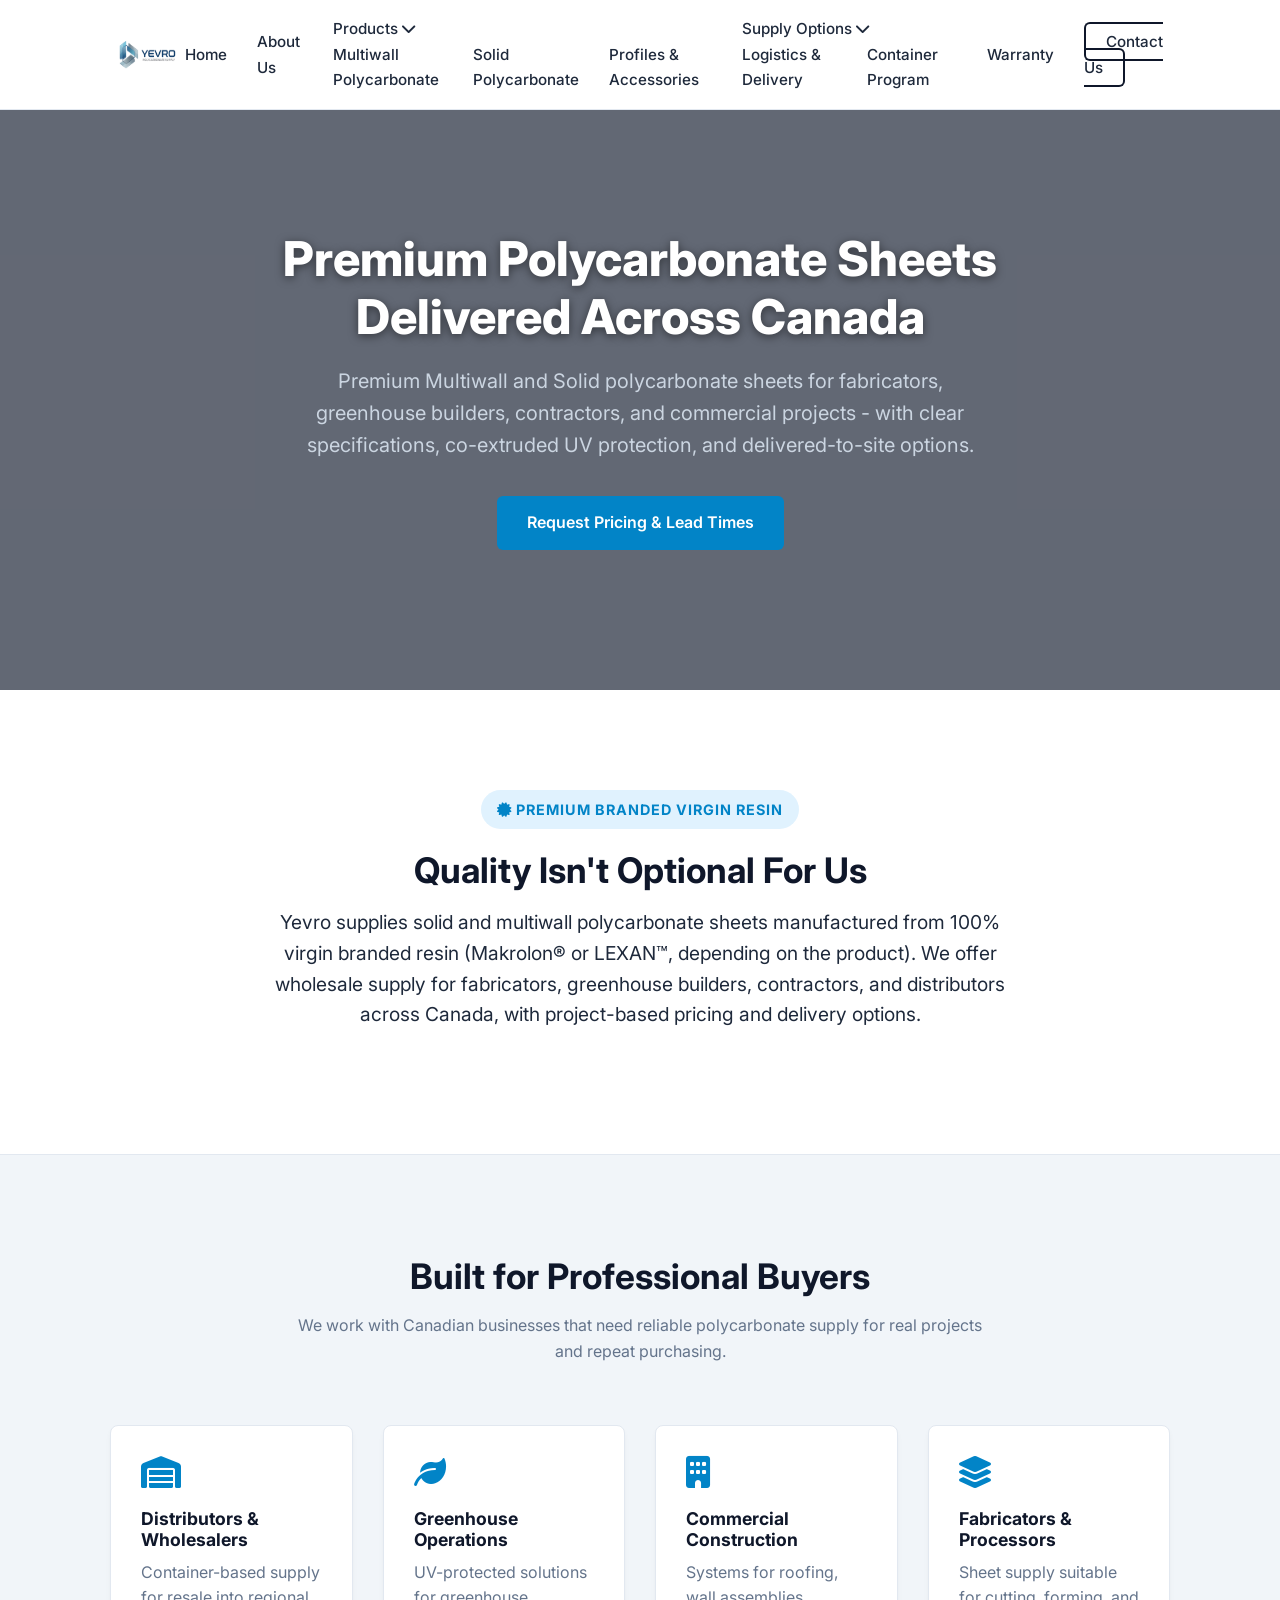
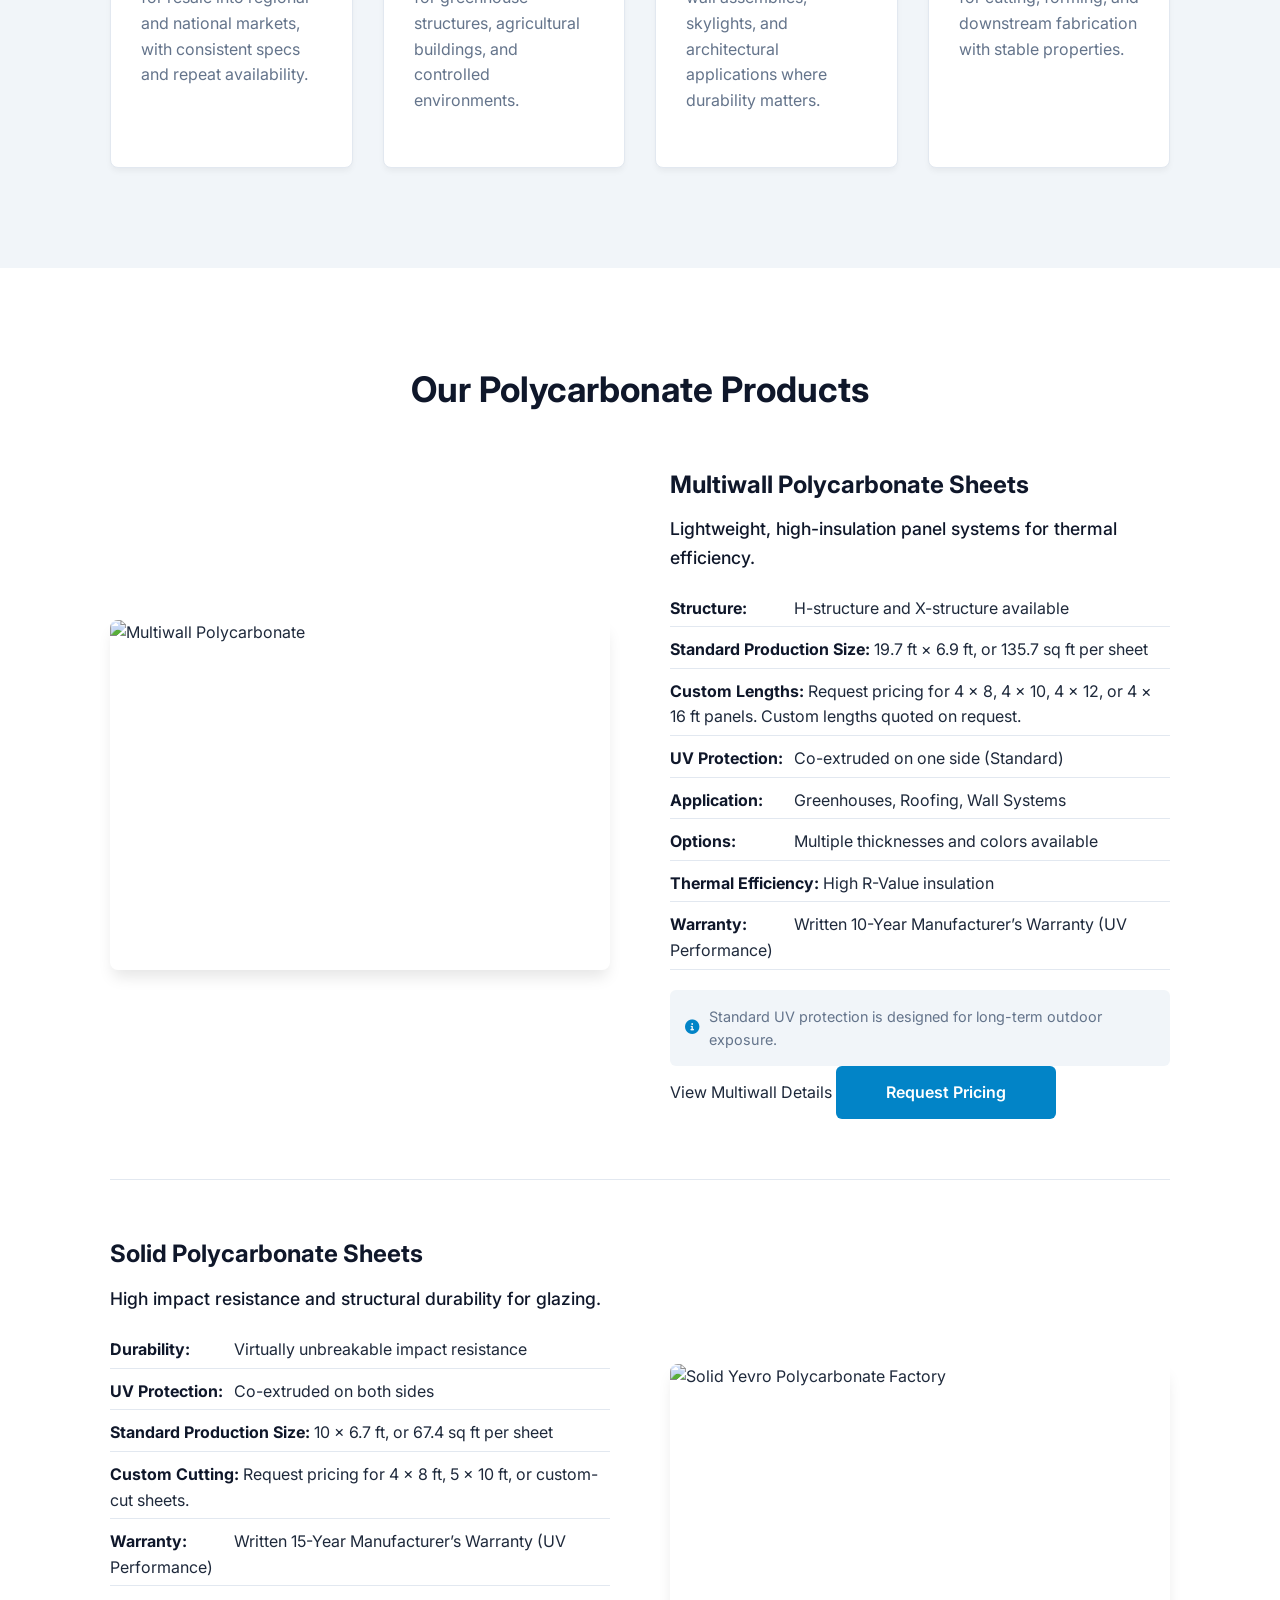
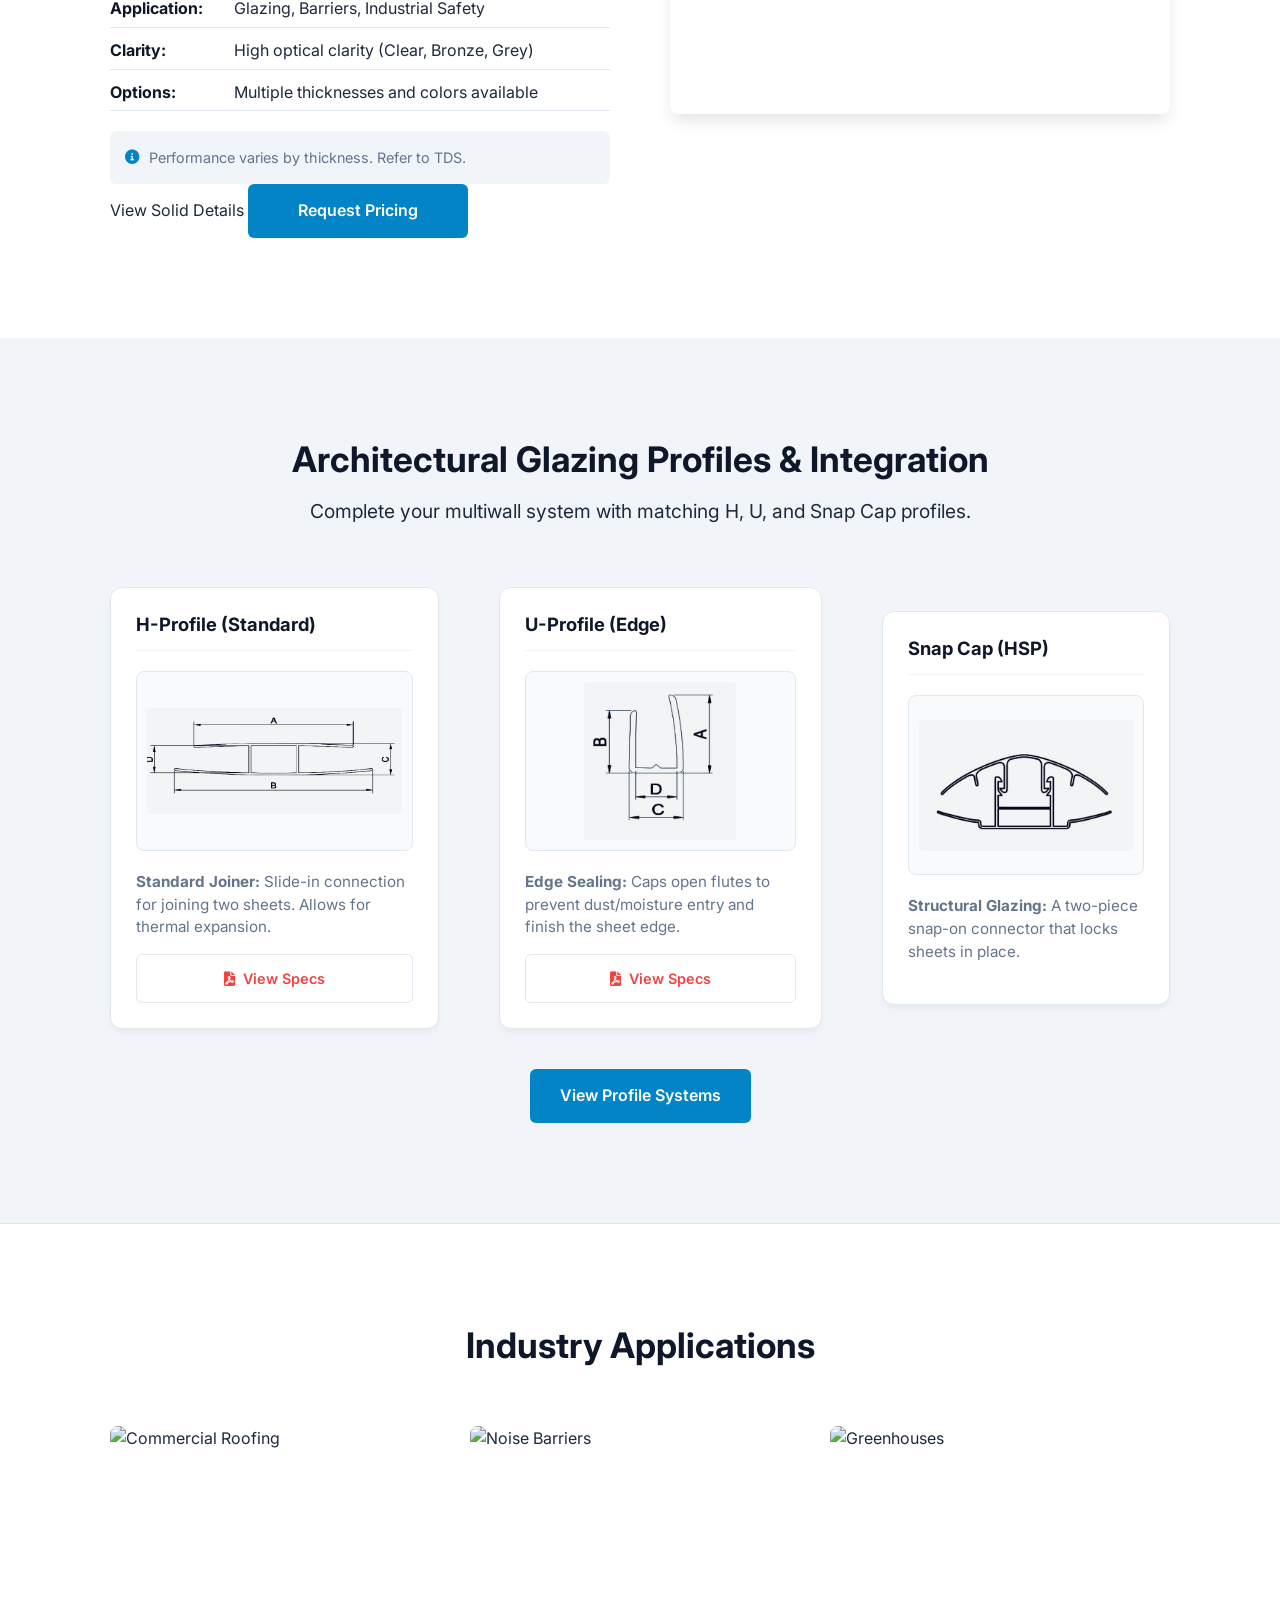
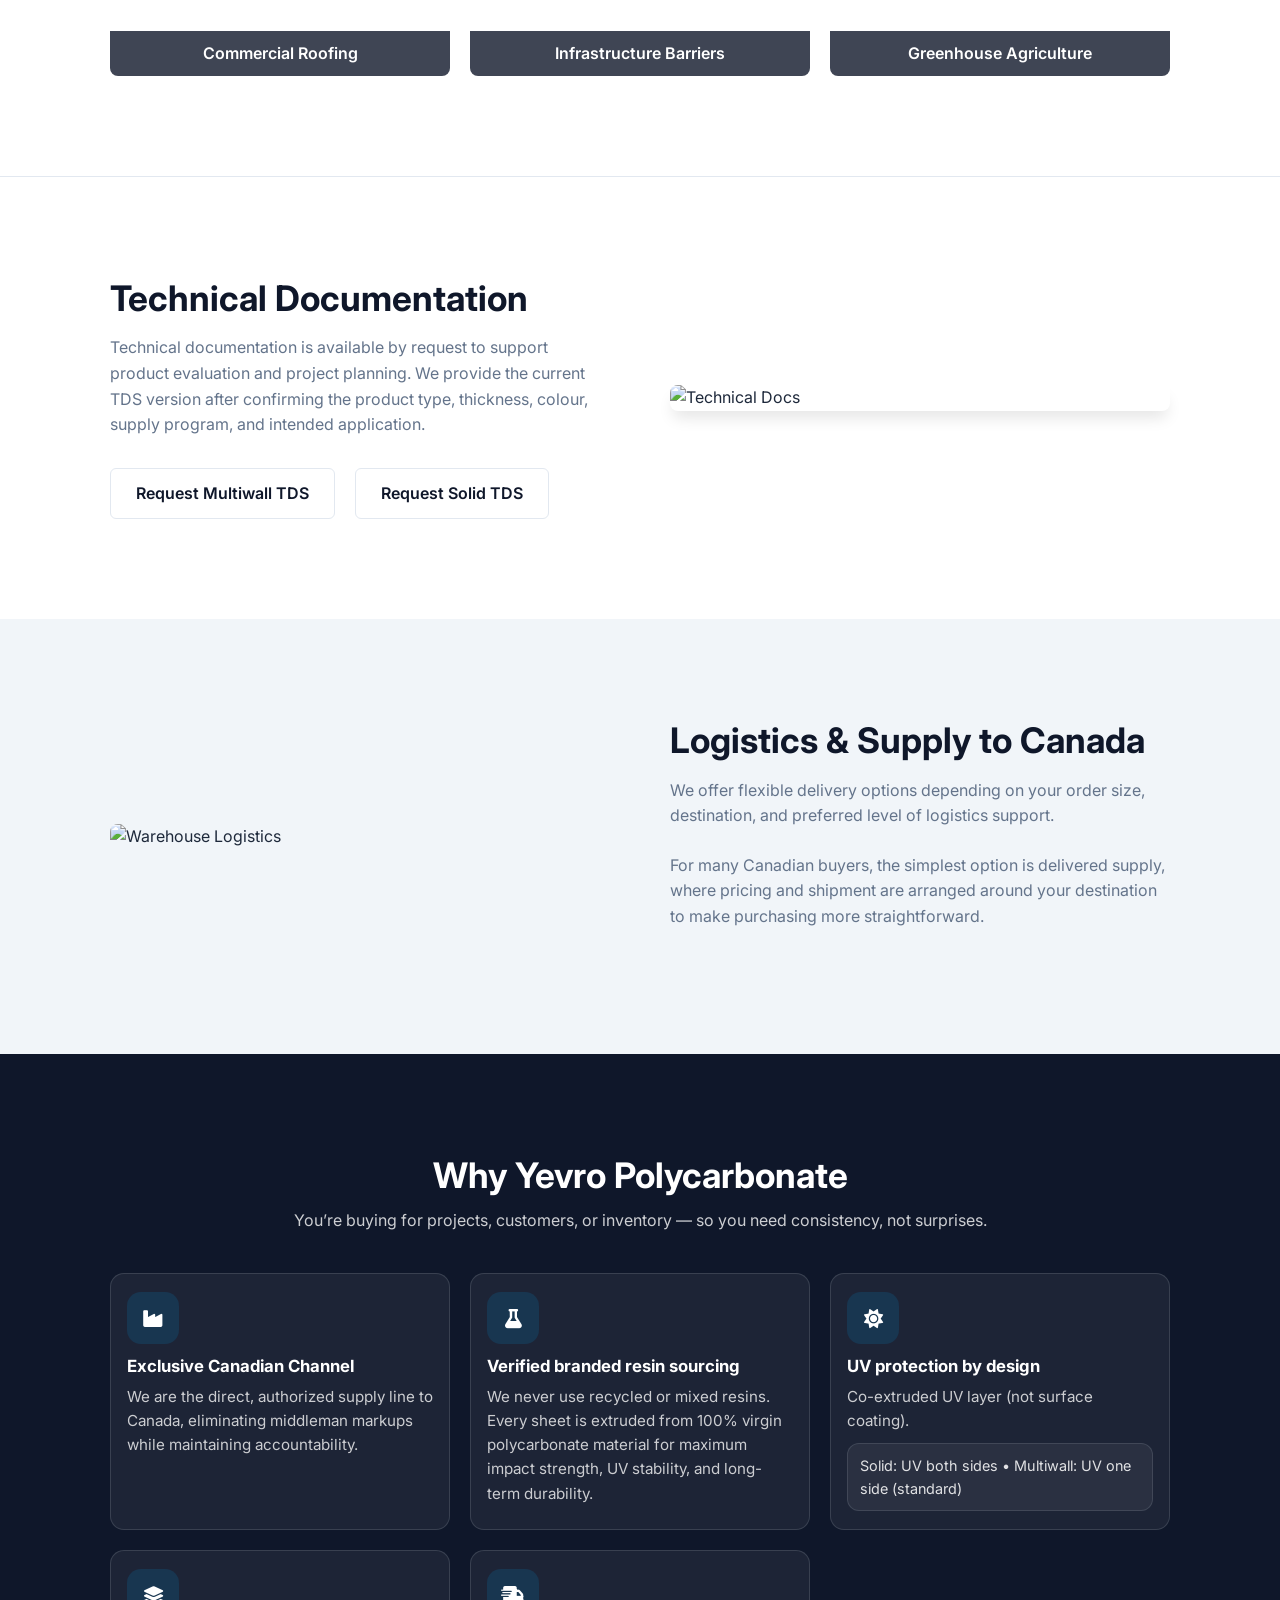
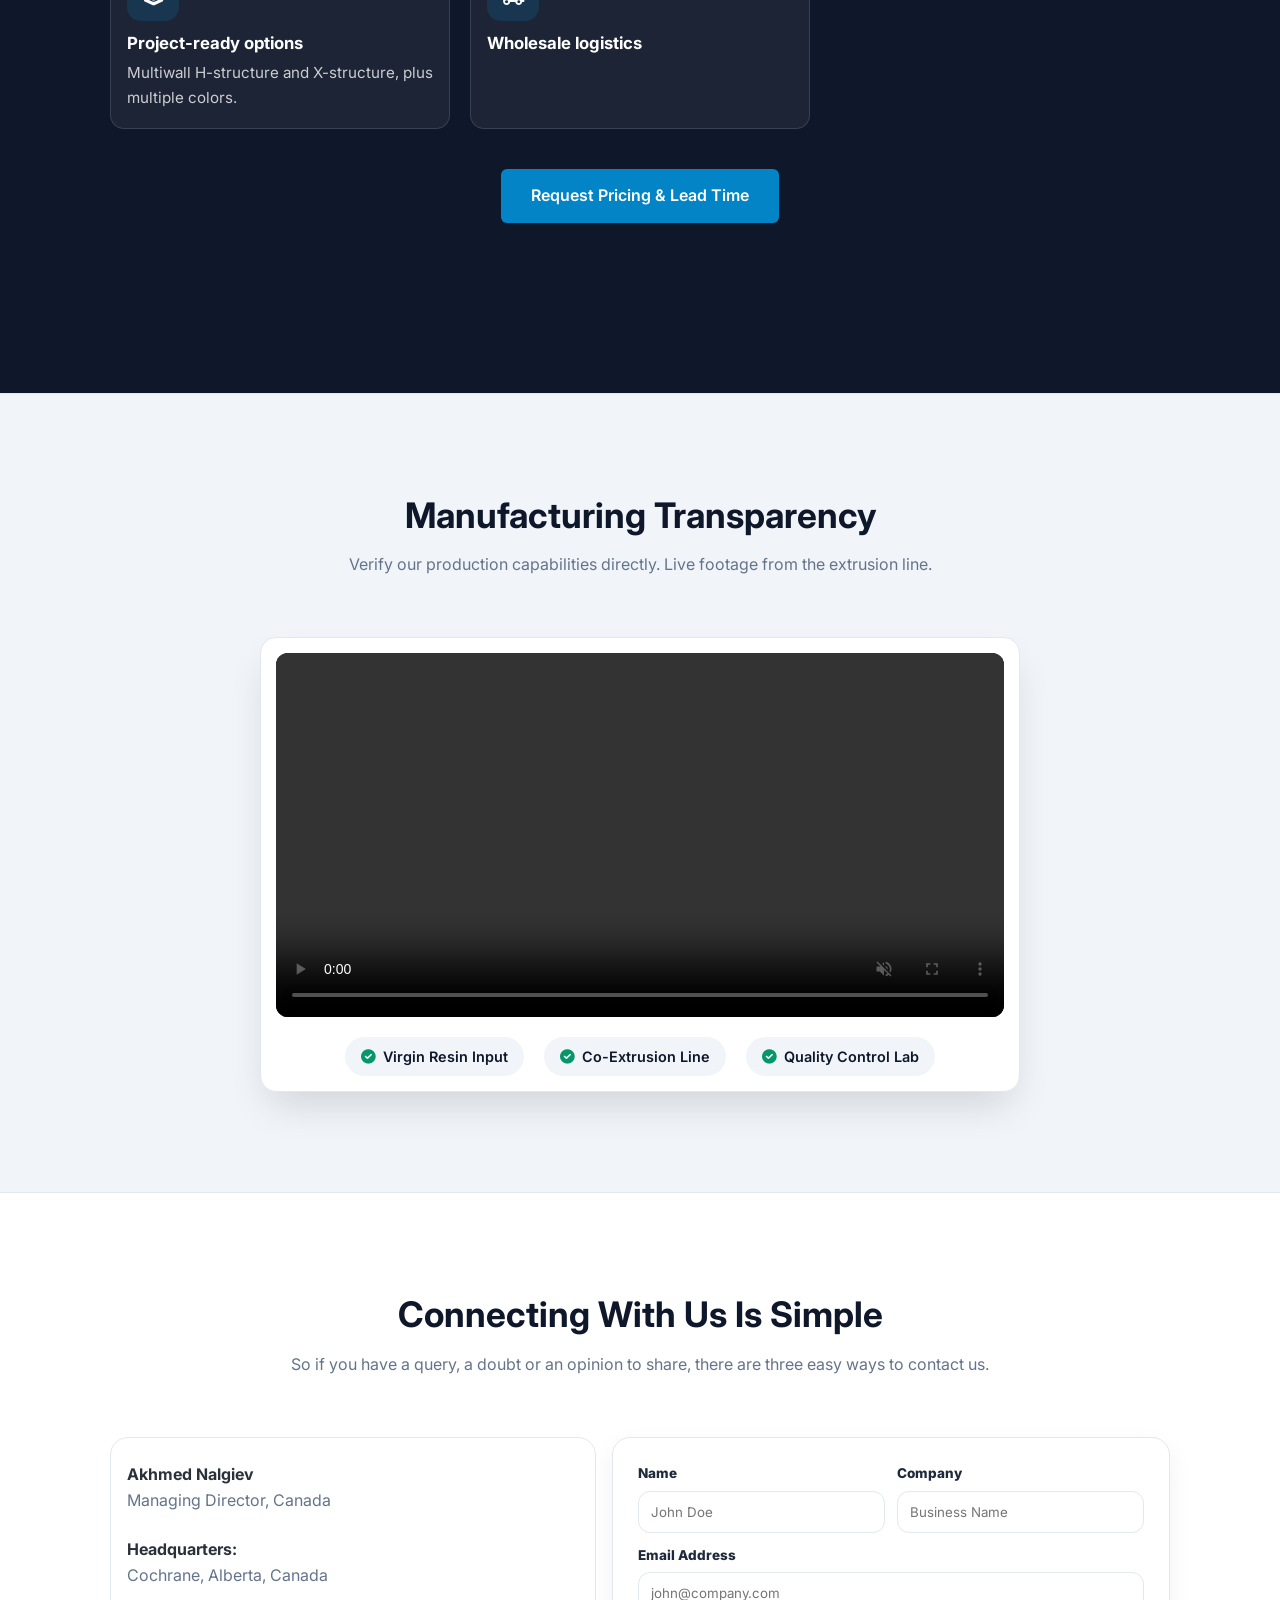
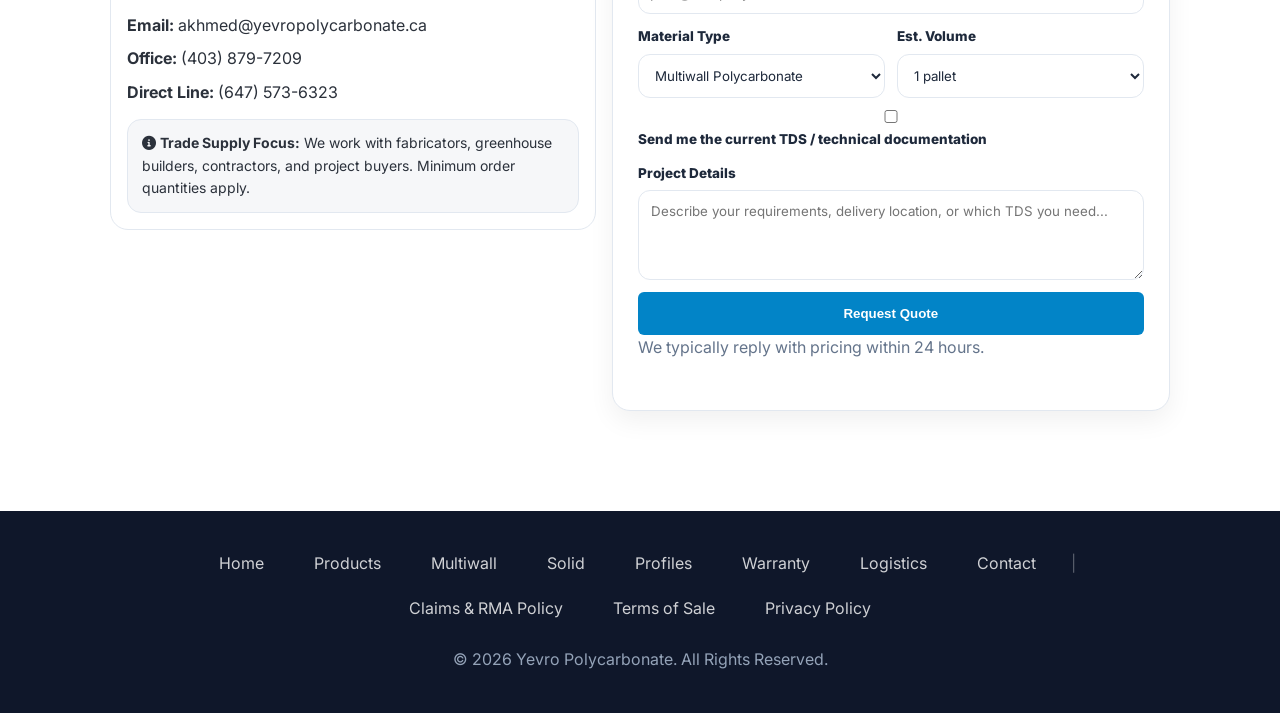
==== commit 311182ee: "Update index.html" ====
--- a/index.html
+++ b/index.html
@@ -176,12 +176,12 @@
                 </div>
                 <div class="product-text">
                     <h3>Solid Polycarbonate Sheets</h3>
-                    <p class="product-desc">High impact resistance and structural durability for glazing.</p>
+                    <p class="product-desc"> High impact resistance and structural durability for glazing.</p>
                     <ul class="spec-list">
                         <li><strong>Durability:</strong> Virtually unbreakable impact resistance</li>
                         <li><strong>UV Protection:</strong> Co-extruded on both sides</li>
                         <li><strong>Standard Production Size:</strong> 10 × 6.7 ft, or 67.4 sq ft per sheet</li>
-                        <li><strong>Custom Cutting:</strong>Request pricing for 4 × 8 ft, 5 × 10 ft, or custom-cut sheets.</li>
+                        <li><strong>Custom Cutting:</strong> Request pricing for 4 × 8 ft, 5 × 10 ft, or custom-cut sheets.</li>
                         <li><strong>Warranty:</strong> Written 15-Year Manufacturer’s Warranty (UV Performance) </li>
                         <li><strong>Application:</strong> Glazing, Barriers, Industrial Safety</li>
                         <li><strong>Clarity:</strong> High optical clarity (Clear, Bronze, Grey)</li>
